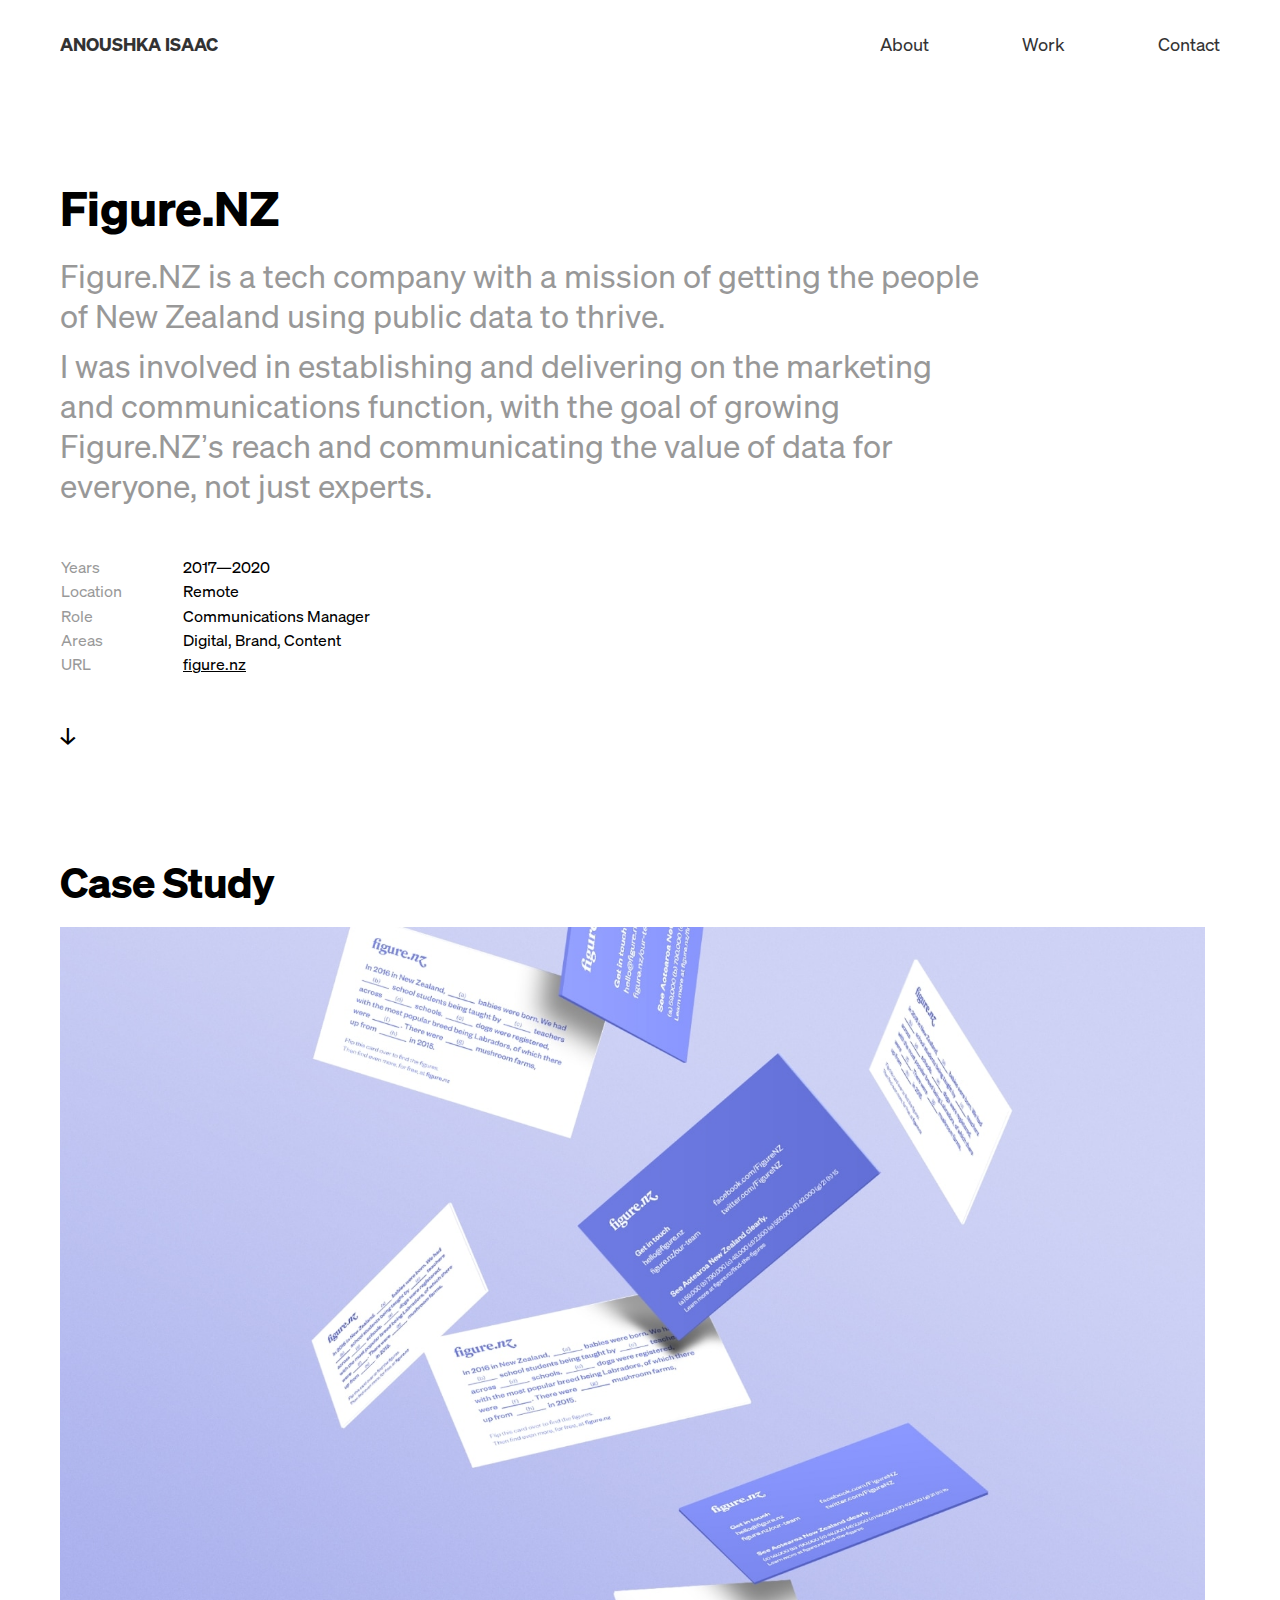
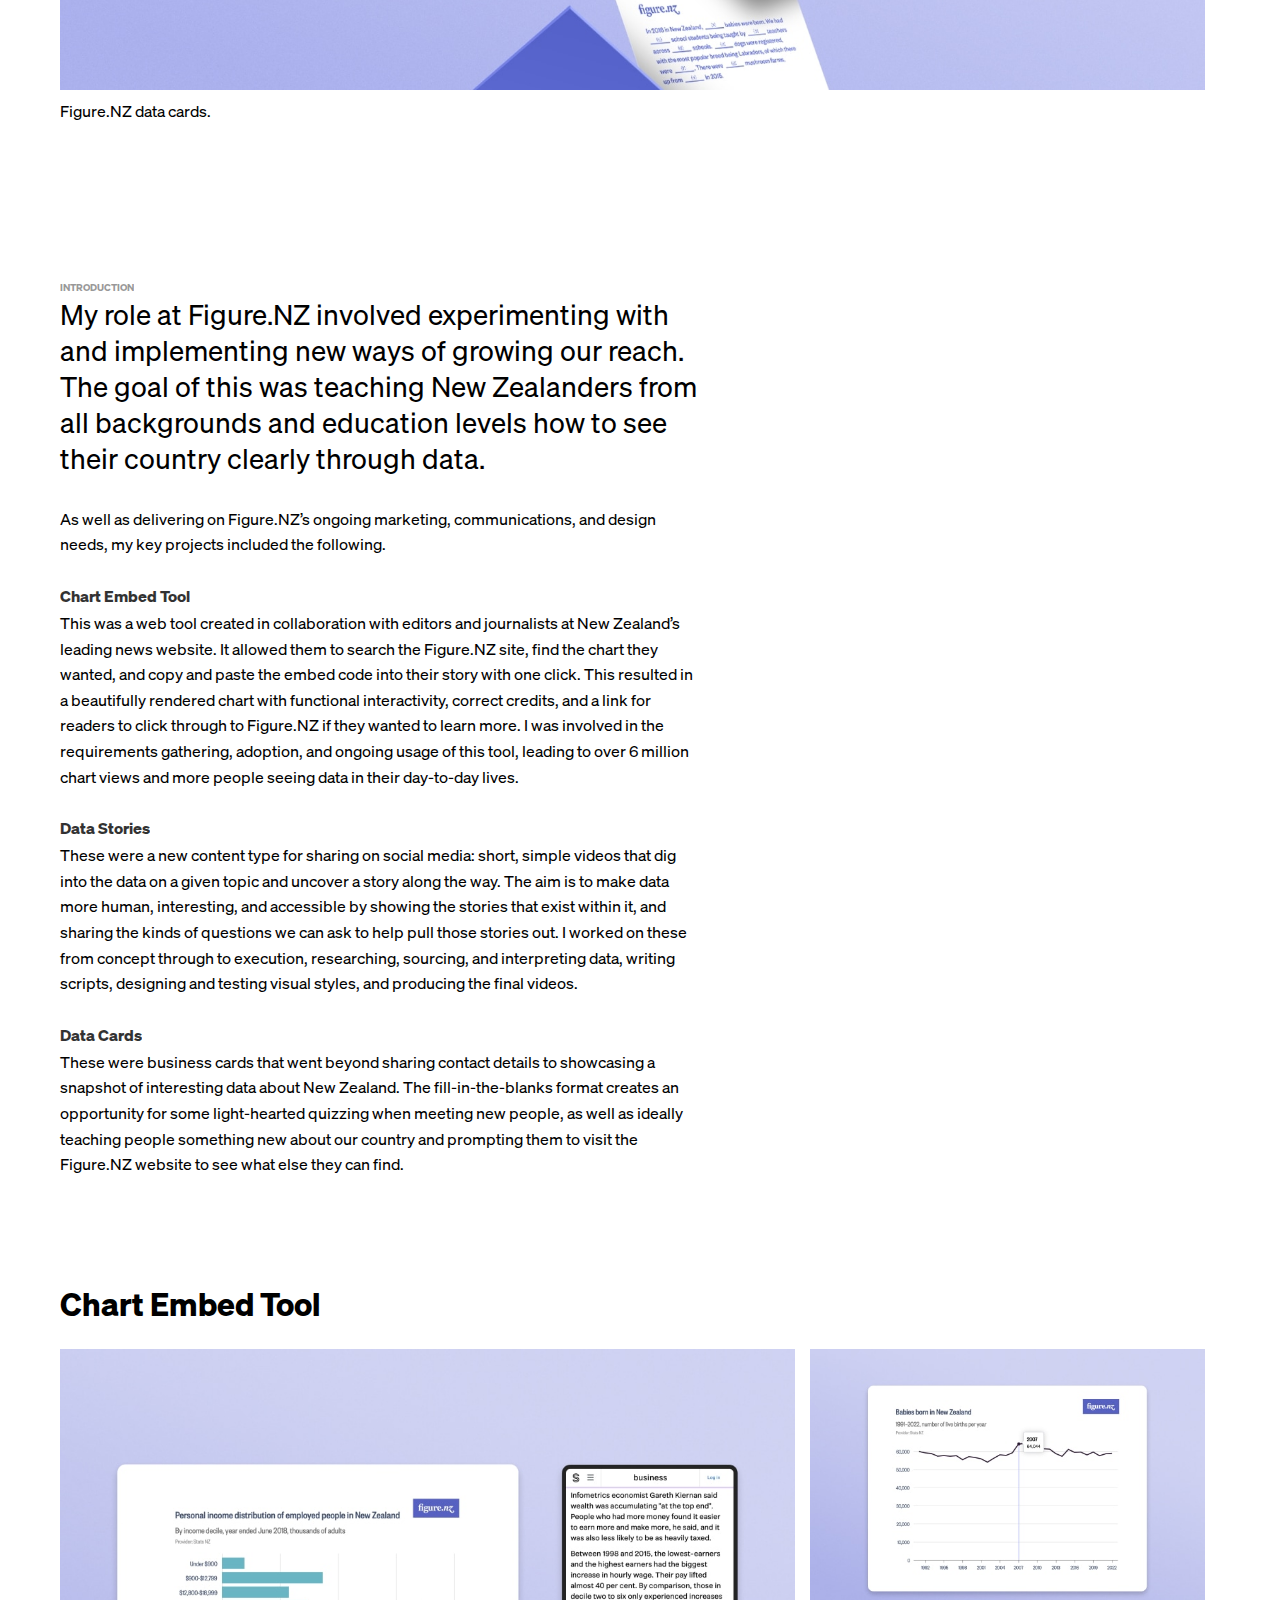
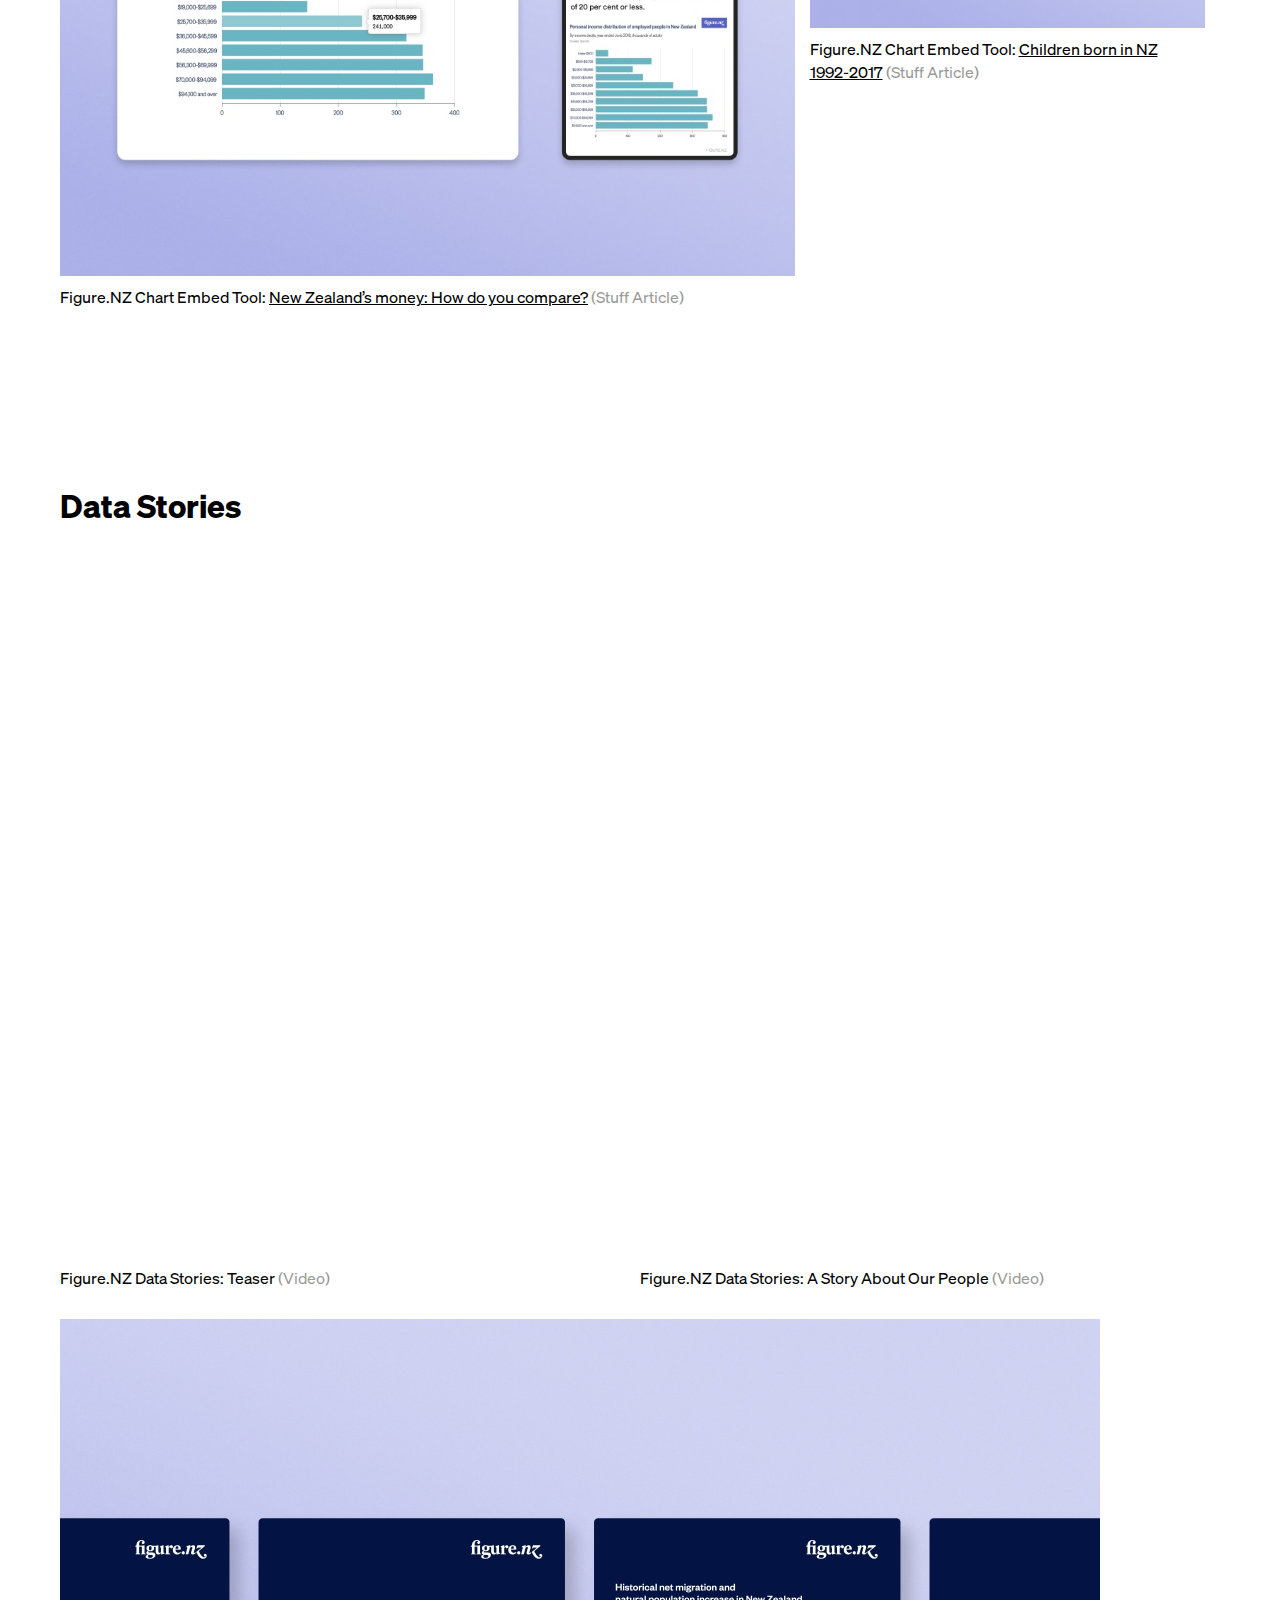
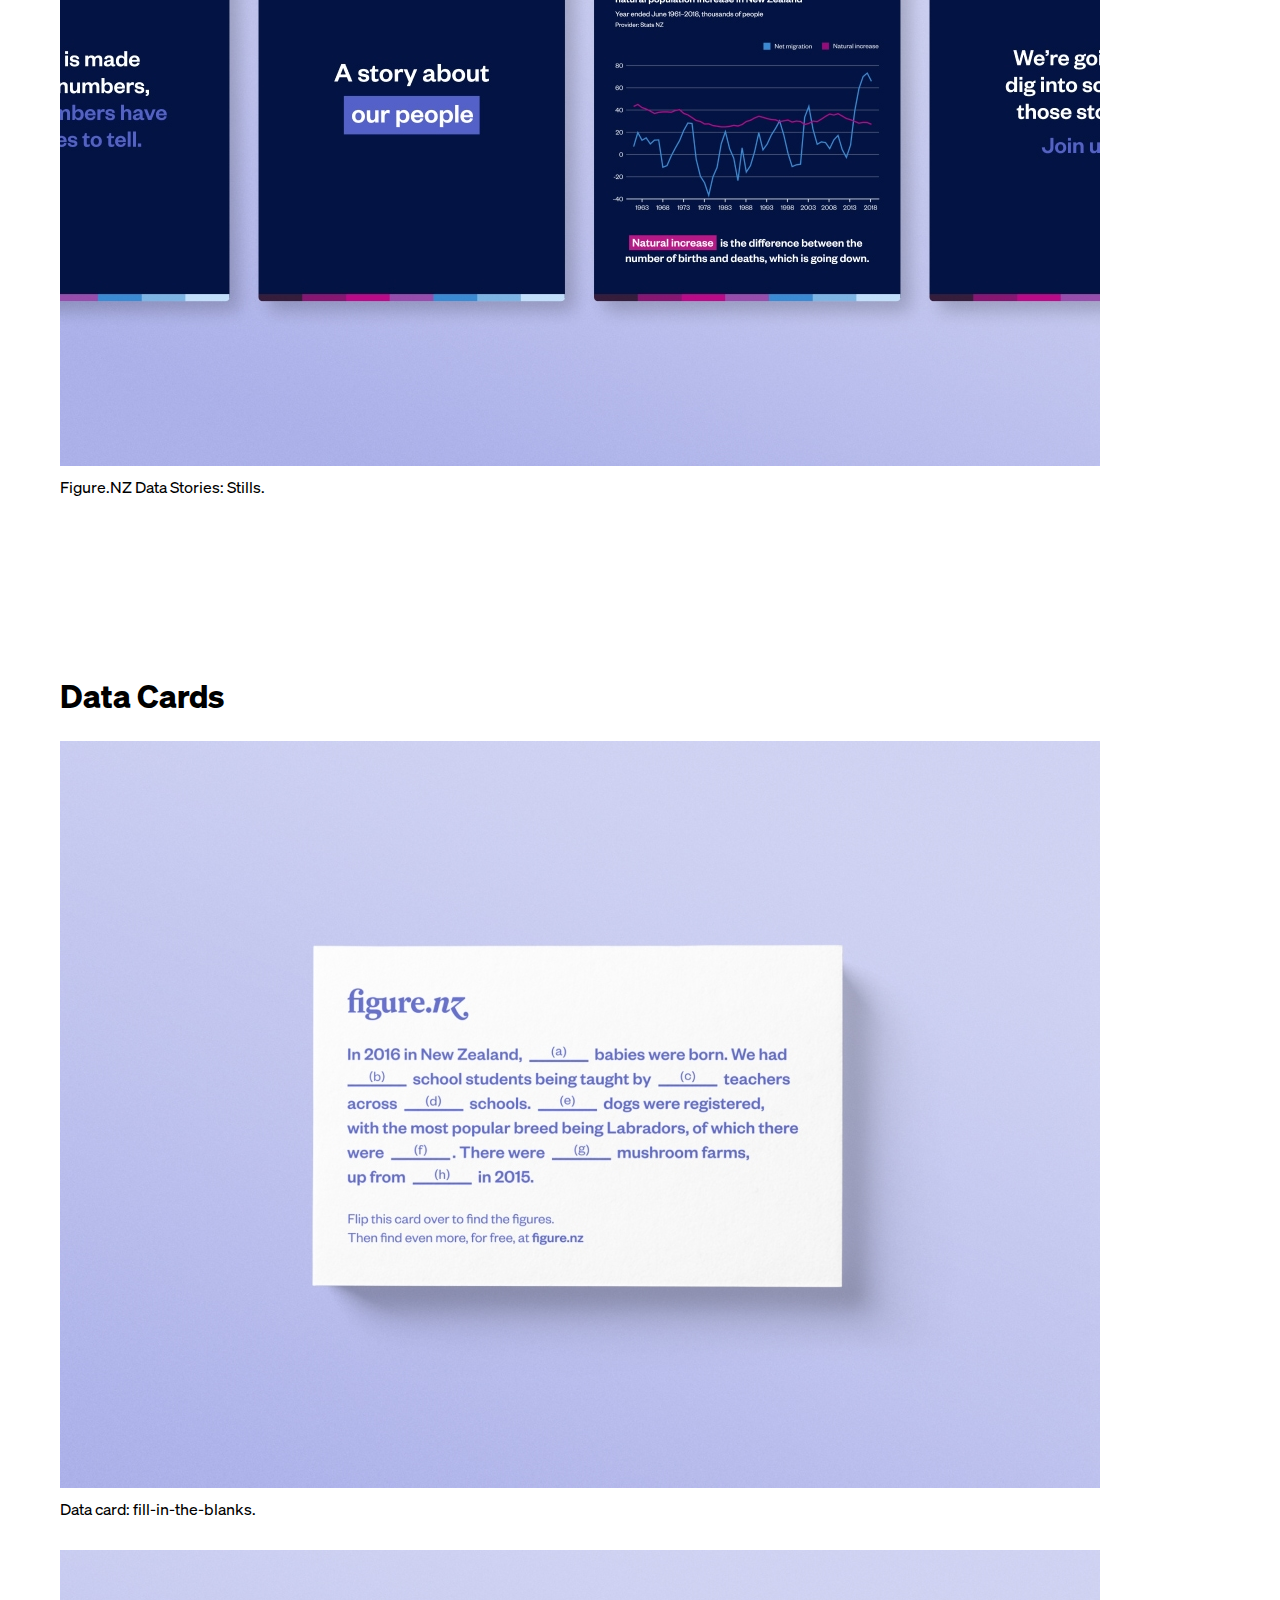
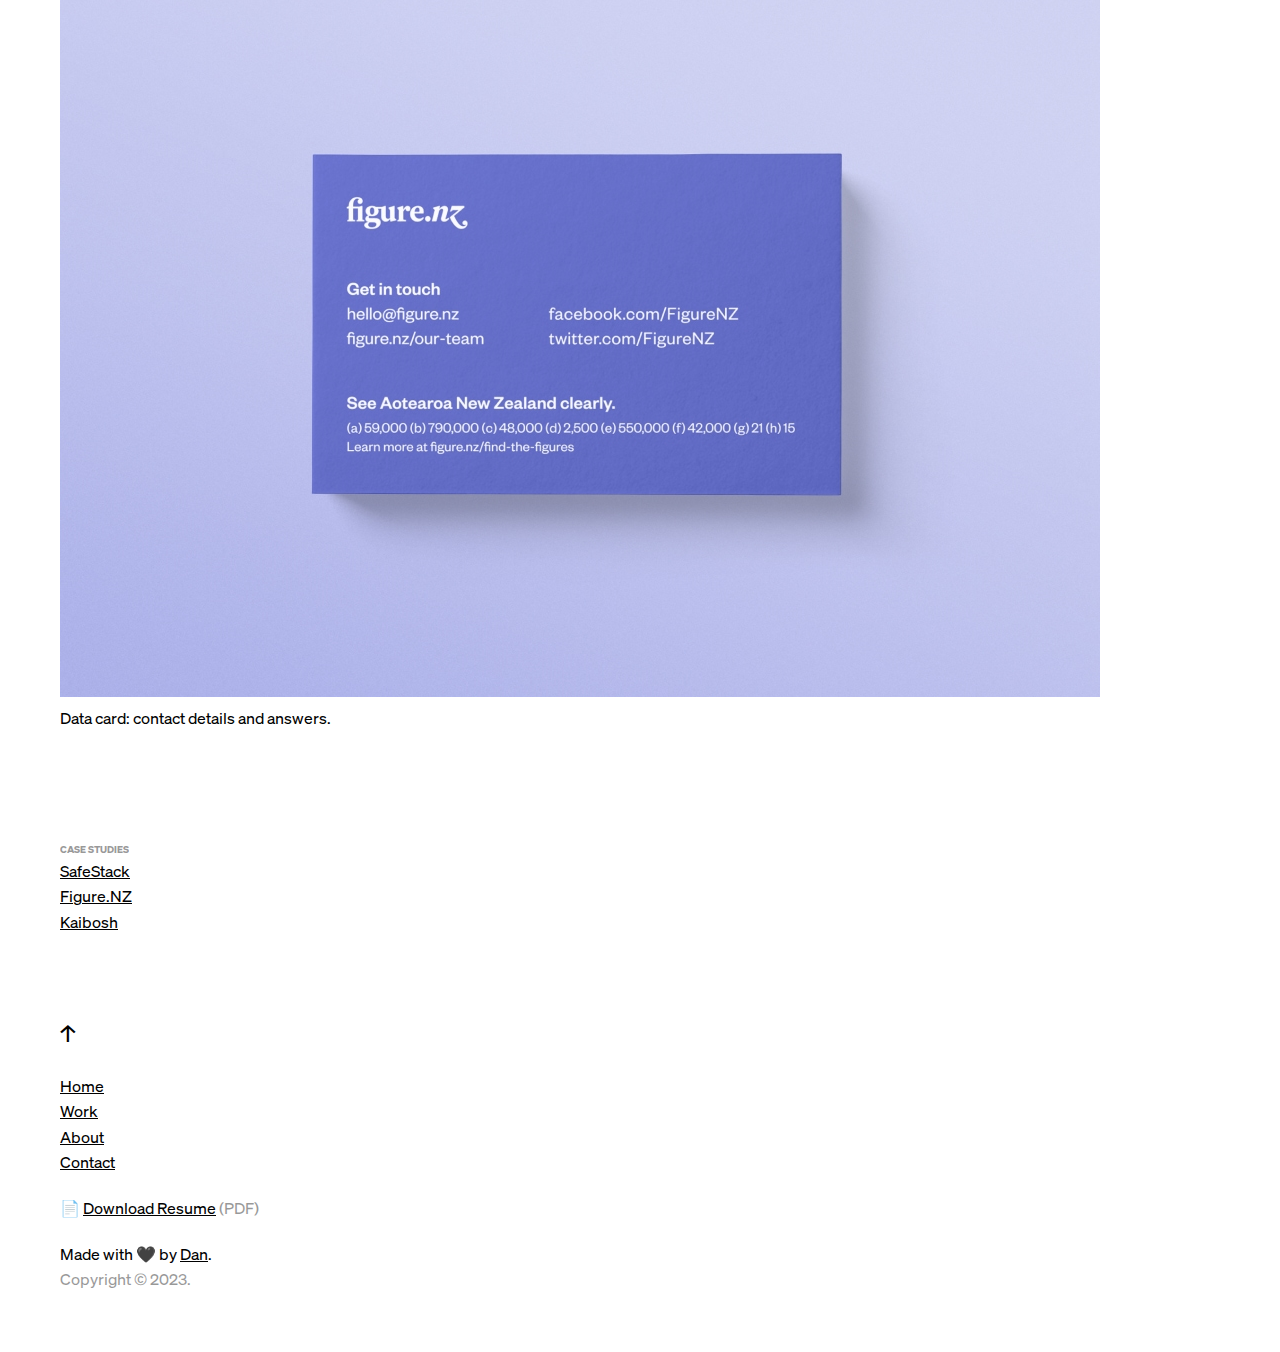
==== case-studies/figure-nz/index.html @ c78ccc51 "fix: case studies" ====
<!DOCTYPE html>
<html lang="en">
	<head>
		<meta charset="utf-8" />
		<meta http-equiv="X-UA-Compatible" content="IE=edge,chrome=1" />

		<title>Figure.NZ</title>

		<meta name="description" content="Helping New Zealanders see their country clearly through data." />
		<meta name="author" content="Anoushka Isaac" />
		<meta name="copyright" content="Copyright Anoushka Isaac, 2023" />

		<meta name="viewport" content="width=device-width, initial-scale=1, shrink-to-fit=no" />

		<link rel="stylesheet" href="/files/css/styles.css" />

		<link rel="preload" href="/files/fonts/soehne-buch.woff2" as="font" type="font/woff2" crossorigin="anonymous" />
		<link rel="preload" href="/files/fonts/soehne-dreiviertelfett.woff2" as="font" type="font/woff2" crossorigin="anonymous" />

		<link rel="shortcut icon" type="image/x-icon" href="/favicon.ico" />
		<link rel="icon" type="image/png" href="https://anoushkaisaac.com/files/images/icons/favicon-16x16.png" sizes="16x16" />
		<link rel="icon" type="image/png" href="https://anoushkaisaac.com/files/images/icons/favicon-32x32.png" sizes="32x32" />
		<link rel="icon" type="image/png" href="https://anoushkaisaac.com/files/images/icons/icon.png" sizes="1024x1024" />
		<link rel="apple-touch-icon" href="https://anoushkaisaac.com/files/images/icons/apple-touch-icon.png" sizes="1024x1024" />

		<meta name="apple-mobile-web-app-capable" content="yes" />
		<meta name="apple-mobile-web-app-status-bar-style" content="white" />

		<meta property="og:title" content="Figure.NZ — Case Study" />
		<meta property="og:description" content="Helping New Zealanders see their country clearly through data." />
		<meta property="og:image" content="https://anoushkaisaac.com/files/images/opengraph-image-figure-nz.jpg" />
		<meta property="og:image:alt" content="Figure.NZ" />
		<meta property="og:image:width" content="1200" />
		<meta property="og:image:height" content="630" />
		<meta property="og:site_name" content="anoushkaisaac.com" />

		<meta name="twitter:card" content="summary_large_image" />
		<meta name="twitter:title" content="Figure.NZ — Case Study" />
		<meta name="twitter:description" content="Helping New Zealanders see their country clearly through data." />
		<meta name="twitter:image" content="https://anoushkaisaac.com/files/images/opengraph-image-figure-nz.jpg" />
		<meta name="twitter:site" content="anoushkaisaac.com" />

		<script src="https://cdn.usefathom.com/script.js" data-site="VENOHTRE" defer></script>
	</head>

	<body id="top" class="work">
		<!-- CONTENT -->
		<div class="container">
			<nav>
				<ul>
					<li><a class="URL" href="/">Anoushka Isaac</a></li>
					<li>
						<a class="desktop" href="https://github.com/danserif/anoushkaisaac.com/raw/main/files/Noush%20Isaac%20–%20Resume%20–%202023.pdf" onclick="fathom.trackGoal('MKO0QPDN', 0);"
							>Resume <span class="opacity">(PDF)</span></a
						>
					</li>
					<li><a class="anchor" href="mailto:anoushkaisaac@gmail.com">Contact</a></li>
					<li><a class="anchor" href="/#work">Work</a></li>
					<li><a class="anchor" href="/#about">About</a></li>
				</ul>
			</nav>

			<header>
				<h1>Figure.NZ</h1>
				<h2 class="opacity">Figure.NZ is a tech company with a mission of getting the people of New Zealand using public data to thrive.</h2>
				<h2 class="opacity">
					I was involved in establishing and delivering on the marketing and communications function, with the goal of growing Figure.NZʼs reach and communicating the value of data for everyone, not just experts.
				</h2>
				<section>
					<table>
						<tr>
							<td><span class="opacity">Years</span></td>
							<td>2017—2020</td>
						</tr>
						<tr>
							<td><span class="opacity">Location</span></td>
							<td>Remote</td>
						</tr>
						<tr>
							<td><span class="opacity">Role</span></td>
							<td>Communications Manager</td>
						</tr>
						<tr>
							<td><span class="opacity">Areas</span></td>
							<td>Digital, Brand, Content</td>
						</tr>
						<tr>
							<td><span class="opacity">URL</span></td>
							<td><a href="https://figure.nz">figure.nz</a></td>
						</tr>
					</table>
				</section>
				<p class="arrow"><a href="/case-studies/figure-nz/#work">&darr;</a></p>
			</header>

			<main>
				<!-- WORK -->
				<section class="images">
					<h3 id="work">Case Study</h3>
					<div class="row">
						<div class="column-100">
							<img srcset="/files/images/figure-nz/figure-nz-cards.jpg 1x, /files/images/figure-nz/figure-nz-cards-2x.jpg 2x" style="width: 100%; aspect-ratio: 1665 / 1110" alt="Figure.NZ Data Cards" />
							<p class="caption">Figure.NZ data cards.</p>
						</div>
					</div>
				</section>

				<section>
					<h4>Introduction</h4>
					<p class="intro">
						My role at Figure.NZ involved experimenting with and implementing new ways of growing our reach. The goal of this was teaching New Zealanders from all backgrounds and education levels how to see their country
						clearly through data.
					</p>
					<p>As well as delivering on Figure.NZ’s ongoing marketing, communications, and design needs, my key projects included the following.</p>
					<h5>Chart Embed Tool</h5>
					<p>
						This was a web tool created in collaboration with editors and journalists at New Zealand’s leading news website. It allowed them to search the Figure.NZ site, find the chart they wanted, and copy and paste
						the embed code into their story with one click. This resulted in a beautifully rendered chart with functional interactivity, correct credits, and a link for readers to click through to Figure.NZ if they
						wanted to learn more. I was involved in the requirements gathering, adoption, and ongoing usage of this tool, leading to over 6 million chart views and more people seeing data in their day-to-day lives.
					</p>
					<h5>Data Stories</h5>
					<p>
						These were a new content type for sharing on social media: short, simple videos that dig into the data on a given topic and uncover a story along the way. The aim is to make data more human, interesting, and
						accessible by showing the stories that exist within it, and sharing the kinds of questions we can ask to help pull those stories out. I worked on these from concept through to execution, researching,
						sourcing, and interpreting data, writing scripts, designing and testing visual styles, and producing the final videos.
					</p>
					<h5>Data Cards</h5>
					<p>
						These were business cards that went beyond sharing contact details to showcasing a snapshot of interesting data about New Zealand. The fill-in-the-blanks format creates an opportunity for some light-hearted
						quizzing when meeting new people, as well as ideally teaching people something new about our country and prompting them to visit the Figure.NZ website to see what else they can find.
					</p>
				</section>

				<section class="images">
					<h3 class="alt">Chart Embed Tool</h3>
					<div class="row">
						<div class="column-60">
							<img srcset="/files/images/figure-nz/figure-nz-chart-embed-tool.jpg 1x, /files/images/figure-nz/figure-nz-chart-embed-tool-2x.jpg 2x" style="width: 100%" alt="Figure.NZ Chart Embed Tool" />
							<p class="caption">
								Figure.NZ Chart Embed Tool: <a href="https://www.stuff.co.nz/business/114647486/new-zealands-money-how-do-you-compare">New Zealand’s money: How do you compare?</a>
								<span class="opacity">(Stuff Article)</span>
							</p>
						</div>
						<div class="column-40">
							<img srcset="/files/images/figure-nz/figure-nz-chart-embed-example.jpg 1x, /files/images/figure-nz/figure-nz-chart-embed-example-2x.jpg 2x" style="width: 100%" alt="Figure.NZ DChart Embed Tool" />
							<p class="caption">
								Figure.NZ Chart Embed Tool: <a href="https://www.stuff.co.nz/business/industries/102296238/chart-children-born-in-nz-19922017">Children born in NZ 1992-2017</a>
								<span class="opacity">(Stuff Article)</span>
							</p>
						</div>
					</div>
				</section>
				<section class="images">
					<h3 class="alt">Data Stories</h3>
					<div class="row">
						<div class="column-40">
							<div style="padding: 125% 0 0 0; position: relative">
								<iframe
									src="https://player.vimeo.com/video/841405026?badge=0&autoplay=0&loop=1&color=000000&title=0&byline=0&portrait=0"
									frameborder="0"
									allow="autoplay; fullscreen; picture-in-picture"
									allowfullscreen
									style="position: absolute; top: 0; left: 0; width: 100%; height: 100%"
									title="Figure.NZ Data Stories (Teaser)"
								></iframe>
							</div>
							<script src="https://player.vimeo.com/api/player.js"></script>
							<p class="caption">Figure.NZ Data Stories: Teaser <span class="opacity">(Video)</span></p>
						</div>
						<div class="column-40">
							<div style="padding: 125% 0 0 0; position: relative">
								<iframe
									src="https://player.vimeo.com/video/841405559?badge=0&autoplay=0&loop=1&color=000000&title=0&byline=0&portrait=0"
									frameborder="0"
									allow="autoplay; fullscreen; picture-in-picture"
									allowfullscreen
									style="position: absolute; top: 0; left: 0; width: 100%; height: 100%"
									title="Figure.NZ Data Stories – A Story About Our People"
								></iframe>
							</div>
							<p class="caption">Figure.NZ Data Stories: A Story About Our People <span class="opacity">(Video)</span></p>
						</div>
					</div>
					<div class="row">
						<div class="column-60">
							<img srcset="/files/images/figure-nz/figure-nz-data-stories.jpg 1x, /files/images/figure-nz/figure-nz-data-stories-2x.jpg 2x" style="width: 100%" alt="Figure.NZ Data Stories" />
							<p class="caption">Figure.NZ Data Stories: Stills.</p>
						</div>
					</div>
				</section>
				<section class="images">
					<h3 class="alt">Data Cards</h3>
					<div class="row">
						<div class="column-60">
							<img srcset="/files/images/figure-nz/figure-nz-card-front.jpg 1x, /files/images/figure-nz/figure-nz-card-front-2x.jpg 2x" style="width: 100%" alt="Figure.NZ Card" />
							<p class="caption">Data card: fill-in-the-blanks.</p>
							<img srcset="/files/images/figure-nz/figure-nz-card-back.jpg 1x, /files/images/figure-nz/figure-nz-card-back-2x.jpg 2x" style="width: 100%" alt="Figure.NZ Card" />
							<p class="caption">Data card: contact details and answers.</p>
						</div>
					</div>
				</section>

				<section>
					<h4>Case Studies</h4>
					<ul>
						<li><a href="/case-studies/safestack/">SafeStack</a></li>
						<li><a href="/case-studies/figure-nz/">Figure.NZ</a></li>
						<li><a href="/case-studies/kaibosh/">Kaibosh</a></li>
					</ul>
				</section>
			</main>

			<footer>
				<p class="arrow"><a href="/case-studies/figure-nz/#top">&uarr;</a></p>
				<ul>
					<li><a href="/">Home</a></li>
					<li><a href="/#work">Work</a></li>
					<li><a href="/#about">About</a></li>
					<li><a href="mailto:anoushkaisaac@gmail.com">Contact</a></li>
				</ul>
				<p>
					📄 <a href="https://github.com/danserif/anoushkaisaac.com/raw/main/files/Noush%20Isaac%20–%20Resume%20–%202023.pdf" onclick="fathom.trackGoal('MKO0QPDN', 0);">Download Resume</a>
					<span class="opacity">(PDF)</span>
				</p>
				<p>
					Made with 🖤 by <a href="https://dan.newman.is">Dan</a>. <br />
					<span class="opacity">Copyright &copy; 2023.</span>
				</p>
			</footer>
		</div>
	</body>
</html>
---- files/css/styles.css ----
/*
 * HTML5 Boilerplate
 *
 * What follows is the result of much research on cross-browser styling.
 * Credit left inline and big thanks to Nicolas Gallagher, Jonathan Neal,
 * Kroc Camen, and the H5BP dev community and team.
 *
 * ==|== normalize ==========================================================
 */

/* =============================================================================
   HTML5 display definitions
   ========================================================================== */

article,
aside,
details,
figcaption,
figure,
footer,
header,
hgroup,
nav,
section {
	display: block;
}
audio,
canvas,
video {
	display: inline-block;
	*display: inline;
	*zoom: 1;
}
audio:not([controls]) {
	display: none;
}
[hidden] {
	display: none;
}

/* =============================================================================
   Base
   ========================================================================== */

/*
 * 1. Correct text resizing oddly in IE6/7 when body font-size is set using em units
 * 2. Prevent iOS text size adjust on device orientation change, without disabling user zoom
 */

html {
	font-size: 100%;
	-webkit-text-size-adjust: 100%;
	-ms-text-size-adjust: 100%;
	scroll-behavior: smooth;
}

html,
button,
input,
select,
textarea {
	-webkit-font-smoothing: antialiased;
	font-family: Söhne, Helvetica, sans-serif;
	color: #000000;
}

body {
	margin: 0;
	font-size: 1em;
	line-height: 1.6;
	background-color: #ffffff;
}

/*
 * Remove text-shadow in selection highlight
 * These selection declarations have to be separate
 */

::-moz-selection {
	background: #000000;
	color: #ffffff;
	text-shadow: none;
}
::selection {
	background: #000000;
	color: #ffffff;
	text-shadow: none;
}

/* =============================================================================
   Links
   ========================================================================== */

a {
	color: #000000;
	outline: none;
	text-decoration: underline;
}
a:visited {
	color: #000000;
}
a:hover {
	color: #000000;
	opacity: 0.4;
}
a:focus {
	outline: none;
}

/* =============================================================================
   Typography
   ========================================================================== */

abbr[title] {
	border-bottom: 1px dotted;
}

b,
strong {
	font-weight: 700;
}

blockquote {
	margin: 1em 40px;
}

dfn {
	font-style: italic;
}

hr {
	display: block;
	height: 1px;
	border: 0;
	border-top: 1px solid #dddddd;
	margin: 1em 0;
	padding: 0;
}

ins {
	background: #ff9;
	color: #000;
	text-decoration: none;
}

mark {
	background: #ff0;
	color: #000;
	font-style: italic;
	font-weight: bold;
}

/* Redeclare monospace font family */
pre,
code,
kbd,
samp {
	font-family: monospace, serif;
	_font-family: "courier new", monospace;
	font-size: 1em;
}

/* Improve readability of pre-formatted text in all browsers */
pre {
	white-space: pre;
	white-space: pre-wrap;
	word-wrap: break-word;
}

q {
	quotes: none;
}
q:before,
q:after {
	content: "";
	content: none;
}

small {
	font-size: 85%;
}

/* Position subscript and superscript content without affecting line-height */
sub,
sup {
	font-size: 65%;
	line-height: 0;
	position: relative;
	vertical-align: baseline;
	opacity: 0.4;
}
sup {
	top: -0.5em;
}
sub {
	bottom: -0.25em;
}

/* =============================================================================
   Lists
   ========================================================================== */

ul,
ol {
	margin: 1em 0;
	padding: 0 0 0 40px;
}
dd {
	margin: 0 0 0 40px;
}
nav ul,
nav ol {
	list-style: none;
	list-style-image: none;
	margin: 0;
	padding: 0;
}

/* =============================================================================
   Embedded content
   ========================================================================== */

/*
 * 1. Improve image quality when scaled in IE7
 * 2. Remove the gap between images and borders on image containers
 */

img {
	border: 0;
	-ms-interpolation-mode: bicubic;
	vertical-align: middle;
}

/*
 * Correct overflow not hidden in IE9
 */

svg:not(:root) {
	overflow: hidden;
}

/* =============================================================================
   Figures
   ========================================================================== */

figure {
	margin: 0;
}

/* =============================================================================
   Forms
   ========================================================================== */

form {
	margin: 0;
}
fieldset {
	border: 0;
	margin: 0;
	padding: 0;
}

/* Indicate that 'label' will shift focus to the associated form element */
label {
	cursor: pointer;
}

/*
 * 1. Correct color not inheriting in IE6/7/8/9
 * 2. Correct alignment displayed oddly in IE6/7
 */

legend {
	border: 0;
	*margin-left: -7px;
	padding: 0;
	white-space: normal;
}

/*
 * 1. Correct font-size not inheriting in all browsers
 * 2. Remove margins in FF3/4 S5 Chrome
 * 3. Define consistent vertical alignment display in all browsers
 */

button,
input,
select,
textarea {
	font-size: 100%;
	margin: 0;
	vertical-align: baseline;
	*vertical-align: middle;
}

/*
 * 1. Define line-height as normal to match FF3/4 (set using !important in the UA stylesheet)
 */

button,
input {
	line-height: normal;
}

/*
 * 1. Display hand cursor for clickable form elements
 * 2. Allow styling of clickable form elements in iOS
 * 3. Correct inner spacing displayed oddly in IE7 (doesn't effect IE6)
 */

button,
input[type="button"],
input[type="reset"],
input[type="submit"] {
	cursor: pointer;
	-webkit-appearance: button;
	*overflow: visible;
}

/*
 * Re-set default cursor for disabled elements
 */

button[disabled],
input[disabled] {
	cursor: default;
}

/*
 * Consistent box sizing and appearance
 */

input[type="checkbox"],
input[type="radio"] {
	box-sizing: border-box;
	padding: 0;
	*width: 13px;
	*height: 13px;
}
input[type="search"] {
	-webkit-appearance: textfield;
	-moz-box-sizing: content-box;
	-webkit-box-sizing: content-box;
	box-sizing: content-box;
}
input[type="search"]::-webkit-search-decoration,
input[type="search"]::-webkit-search-cancel-button {
	-webkit-appearance: none;
}

/*
 * Remove inner padding and border in FF3/4
 */

button::-moz-focus-inner,
input::-moz-focus-inner {
	border: 0;
	padding: 0;
}

/*
 * 1. Remove default vertical scrollbar in IE6/7/8/9
 * 2. Allow only vertical resizing
 */

textarea {
	overflow: auto;
	vertical-align: top;
	resize: vertical;
}

/* Colors for form validity */

input:invalid,
textarea:invalid {
	background-color: #f0dddd;
}

/* =============================================================================
   Tables
   ========================================================================== */

table {
	border-collapse: collapse;
	display: block;
	padding-top: 40px;
	padding-bottom: 40px;
}
tr {
	padding: 0;
	margin: 0;
}
td {
	vertical-align: top;
	padding-right: 60px;
	line-height: 1.4;
}

/* =============================================================================
   Chrome Frame Prompt
   ========================================================================== */

.chromeframe {
	margin: 0.2em 0;
	background: #ccc;
	color: black;
	padding: 0.2em 0;
}

/* ==|== primary styles =====================================================
   Author: Dan Newman
   ========================================================================== */

/* CUSTOM STYLES */

.container {
	padding: 30px 60px 40px 60px;
	max-width: 1680px;
	margin: auto;
}

.container p {
	margin: 0 0 20px 0;
}

p {
	color: #000000;
}

nav ul li {
	display: inline;
	font-size: 18px;
}

nav a {
	text-decoration: none;
	opacity: 0.8;
}

nav a:hover {
	opacity: 0.4;
	text-decoration: none;
}

.URL {
	text-transform: uppercase;
	font-weight: 700;
	margin-right: 15%;
}

.anchor {
	float: right;
	margin-left: 12%;
}

.home header {
	max-width: 1040px;
	padding-top: 100px;
}

.work header {
	max-width: 1040px;
	padding-top: 100px;
}

.arrow a {
	text-decoration: none;
	font-size: 24px;
}

.arrow a:hover {
	opacity: 0.4;
}

h1 {
	font-weight: 700;
	font-size: 48px;
	line-height: 56px;
	padding: 20px 0 20px 0;
	margin: 0;
}

.home h1,
.home h2 {
	font-weight: 700;
	font-size: 48px;
	line-height: 56px;
	padding-bottom: 40px;
	color: #000000;
}

.home h1 a,
.home h2 a {
	text-decoration: underline;
}

.home h1 a:hover,
.home h2 a:hover {
	opacity: 0.4;
	text-decoration: underline;
}

h2 {
	font-weight: 400;
	font-size: 32px;
	line-height: 40px;
	padding: 0 0 10px 0;
	margin: 0;
}

h3 {
	font-weight: bold;
	font-size: 42px;
	line-height: 52px;
	padding: 20px 0 20px 0;
	margin: 0;
}

h3.alt {
	font-size: 32px;
}

h4,
h5 {
	font-weight: bold;
	font-size: 10px;
	line-height: 18px;
	padding: 20px 0 0 0;
	margin: 0;
	text-transform: uppercase;
}

h4 {
	opacity: 0.4;
}

h5 {
	font-size: 16px;
	text-transform: none;
	padding-top: 10px;
	padding-bottom: 5px;
	opacity: 0.8;
}

section {
	max-width: 640px;
}

section ul,
footer ul {
	list-style: none;
	padding: 0;
	margin: 0 0 20px 0;
}

.images {
	max-width: 1680px;
	padding: 80px 0 140px 0;
}

a.image:hover {
	opacity: 0.8;
}

.row {
	display: flex;
}

.column-100 {
	flex: 100%;
	padding-right: 15px;
	padding-bottom: 45px;
}

.column-60 {
	flex: 60%;
	max-width: 1040px;
	padding-right: 15px;
}

.column-40 {
	flex: 40%;
	max-width: 615px;
	padding-right: 15px;
}

p.caption {
	padding: 10px 40px 0 0;
	line-height: 1.4;
	margin-bottom: 10px;
}
.work p.caption {
	margin-bottom: 30px;
}

p.link {
	padding-bottom: 10px;
}

p.intro {
	font-size: 28px;
	line-height: 36px;
	padding-bottom: 10px;
}

p.break {
	padding-top: 20px;
}

blockquote {
	border-left: 1px solid #dddddd;
	padding: 0 20px 0 20px;
	margin: 0;
}

hr {
	margin: 40px 0 20px 0;
	border-top: 1px solid #dddddd;
}

hr.large {
	margin: 50px 0 30px 0;
	border-top: 1px solid #dddddd;
	opacity: 0.8;
}

.opacity {
	opacity: 0.4;
}

.hover {
	text-decoration: none;
}

.uppercase {
	text-transform: uppercase;
}

.quote {
	padding-top: 8px;
	display: inline-block;
}

.desktop {
	display: inline;
}

ul.small {
	list-style-type: disc;
	margin-left: 20px;
}

footer {
	padding: 60px 0 0 0;
}

/* ==|== media queries ======================================================
   EXAMPLE Media Query for Responsive Design.
   This example overrides the primary ('mobile first') styles
   Modify as content requires.
   ========================================================================== */
@media only screen and (max-width: 1680px) {
	.home header,
	.work header {
		max-width: 920px;
	}
	.home h1,
	.home h2 {
		font-size: 40px;
		line-height: 48px;
		padding-bottom: 40px;
	}
	.images {
		max-width: 1540px;
		padding-top: 60px;
		padding-bottom: 60px;
	}
	.column-60 {
		flex: 65%;
	}
	.column-40 {
		flex: 35%;
	}
}
@media only screen and (max-width: 1380px) {
	.anchor {
		float: right;
		margin-left: 8%;
	}
	.desktop {
		display: none;
	}
}
@media only screen and (max-width: 900px) {
	body {
		font-size: 0.8em;
	}
	.container {
		padding: 20px 20px;
	}
	nav ul li {
		font-size: 14px;
	}
	.anchor {
		display: none;
	}
	.URL {
		margin-right: 0%;
	}
	nav a {
		opacity: 1;
	}
	.home header {
		padding-top: 40px;
	}
	.work header {
		padding-top: 40px;
	}
	.home h1 {
		font-size: 28px;
		line-height: 34px;
		max-width: 900px;
		padding-top: 40px;
		padding-bottom: 20px;
	}
	.home h2 {
		font-weight: 400;
		font-size: 16px;
		line-height: 22px;
		max-width: 900px;
		padding-bottom: 20px;
	}
	.home header .opacity {
		opacity: 1;
	}
	.home h1 a,
	.home h2 a {
		opacity: 1;
	}
	.home h2 a {
		opacity: 0.8;
		text-decoration: underline;
	}
	.work h1 {
		font-size: 32px;
		line-height: 40px;
		padding-bottom: 0px;
	}
	h2,
	h3 {
		font-size: 20px;
		line-height: 26px;
		padding: 10px 0 10px 0;
		max-width: 615px;
	}
	h3.alt {
		font-size: 18px;
	}
	p.caption {
		padding: 10px 0 0 0;
	}
	.column-100 p.caption {
		padding-bottom: 0px;
	}
	p.employable {
		font-size: 14px;
		line-height: 22px;
	}
	p.intro {
		font-size: 18px;
		line-height: 24px;
	}
	.images {
		padding: 100px 0 60px 0;
	}
	.row {
		display: block;
		max-width: 615px;
	}
	.column-100 {
		flex: 100%;
		padding: 0;
	}
	.column-60 {
		flex: 100%;
		padding: 0;
	}
	.column-40 {
		flex: 100%;
		padding: 0;
	}
	.home .arrow {
		padding-top: 60px;
	}
	.desktop {
		display: none;
	}
	table {
		padding-top: 40px;
		padding-bottom: 40px;
	}
	td {
		padding-right: 40px;
	}
}

/* ==|== non-semantic helper classes ========================================
   Please define your styles before this section.
   ========================================================================== */

/* For image replacement */
.ir {
	display: block;
	border: 0;
	text-indent: -999em;
	overflow: hidden;
	background-color: transparent;
	background-repeat: no-repeat;
	text-align: left;
	direction: ltr;
	*line-height: 0;
}
.ir br {
	display: none;
}

/* Hide from both screenreaders and browsers */
.hidden {
	display: none !important;
	visibility: hidden;
}

/* Hide only visually, but have it available for screenreaders */
.visuallyhidden {
	border: 0;
	clip: rect(0 0 0 0);
	height: 1px;
	margin: -1px;
	overflow: hidden;
	padding: 0;
	position: absolute;
	width: 1px;
}

/* Extends the .visuallyhidden class to allow the element to be focusable when navigated to via the keyboard */
.visuallyhidden.focusable:active,
.visuallyhidden.focusable:focus {
	clip: auto;
	height: auto;
	margin: 0;
	overflow: visible;
	position: static;
	width: auto;
}

/* Hide visually and from screenreaders, but maintain layout */
.invisible {
	visibility: hidden;
}

/* Contain floats: h5bp.com/q */
.clearfix:before,
.clearfix:after {
	content: "";
	display: table;
}
.clearfix:after {
	clear: both;
}
.clearfix {
	*zoom: 1;
}

/* ==|== print styles =======================================================
   Print styles.
   Inlined to avoid required HTTP connection
   ========================================================================== */

@media print {
	* {
		background: transparent !important;
		color: black !important;
		box-shadow: none !important;
		text-shadow: none !important;
		filter: none !important;
		-ms-filter: none !important;
	} /* Black prints faster: h5bp.com/s */
	a,
	a:visited {
		text-decoration: underline;
	}
	a[href]:after {
		content: " (" attr(href) ")";
	}
	abbr[title]:after {
		content: " (" attr(title) ")";
	}
	.ir a:after,
	a[href^="javascript:"]:after,
	a[href^="#"]:after {
		content: "";
	} /* Don't show links for images, or javascript/internal links */
	pre,
	blockquote {
		border: 1px solid #999;
		page-break-inside: avoid;
	}
	thead {
		display: table-header-group;
	}
	tr,
	img {
		page-break-inside: avoid;
	}
	img {
		max-width: 100% !important;
	}
	@page {
		margin: 0.5cm;
	}
	p,
	h2,
	h3 {
		orphans: 3;
		widows: 3;
	}
	h2,
	h3 {
		page-break-after: avoid;
	}
}

/* ==|== font styles =====================================================
   Fonts: Söhne by Klim Type Foundry
   ========================================================================== */

/* Regular | Buch */
@font-face {
	font-family: "Söhne";
	font-style: normal;
	font-weight: 400;
	font-display: block;
	src: url("/files/fonts/soehne-buch.woff2") format("woff2");
}

/* Bold | Dreiviertelfett */
@font-face {
	font-family: "Söhne";
	font-style: normal;
	font-weight: 700;
	font-display: block;
	src: url("/files/fonts/soehne-dreiviertelfett.woff2") format("woff2");
}
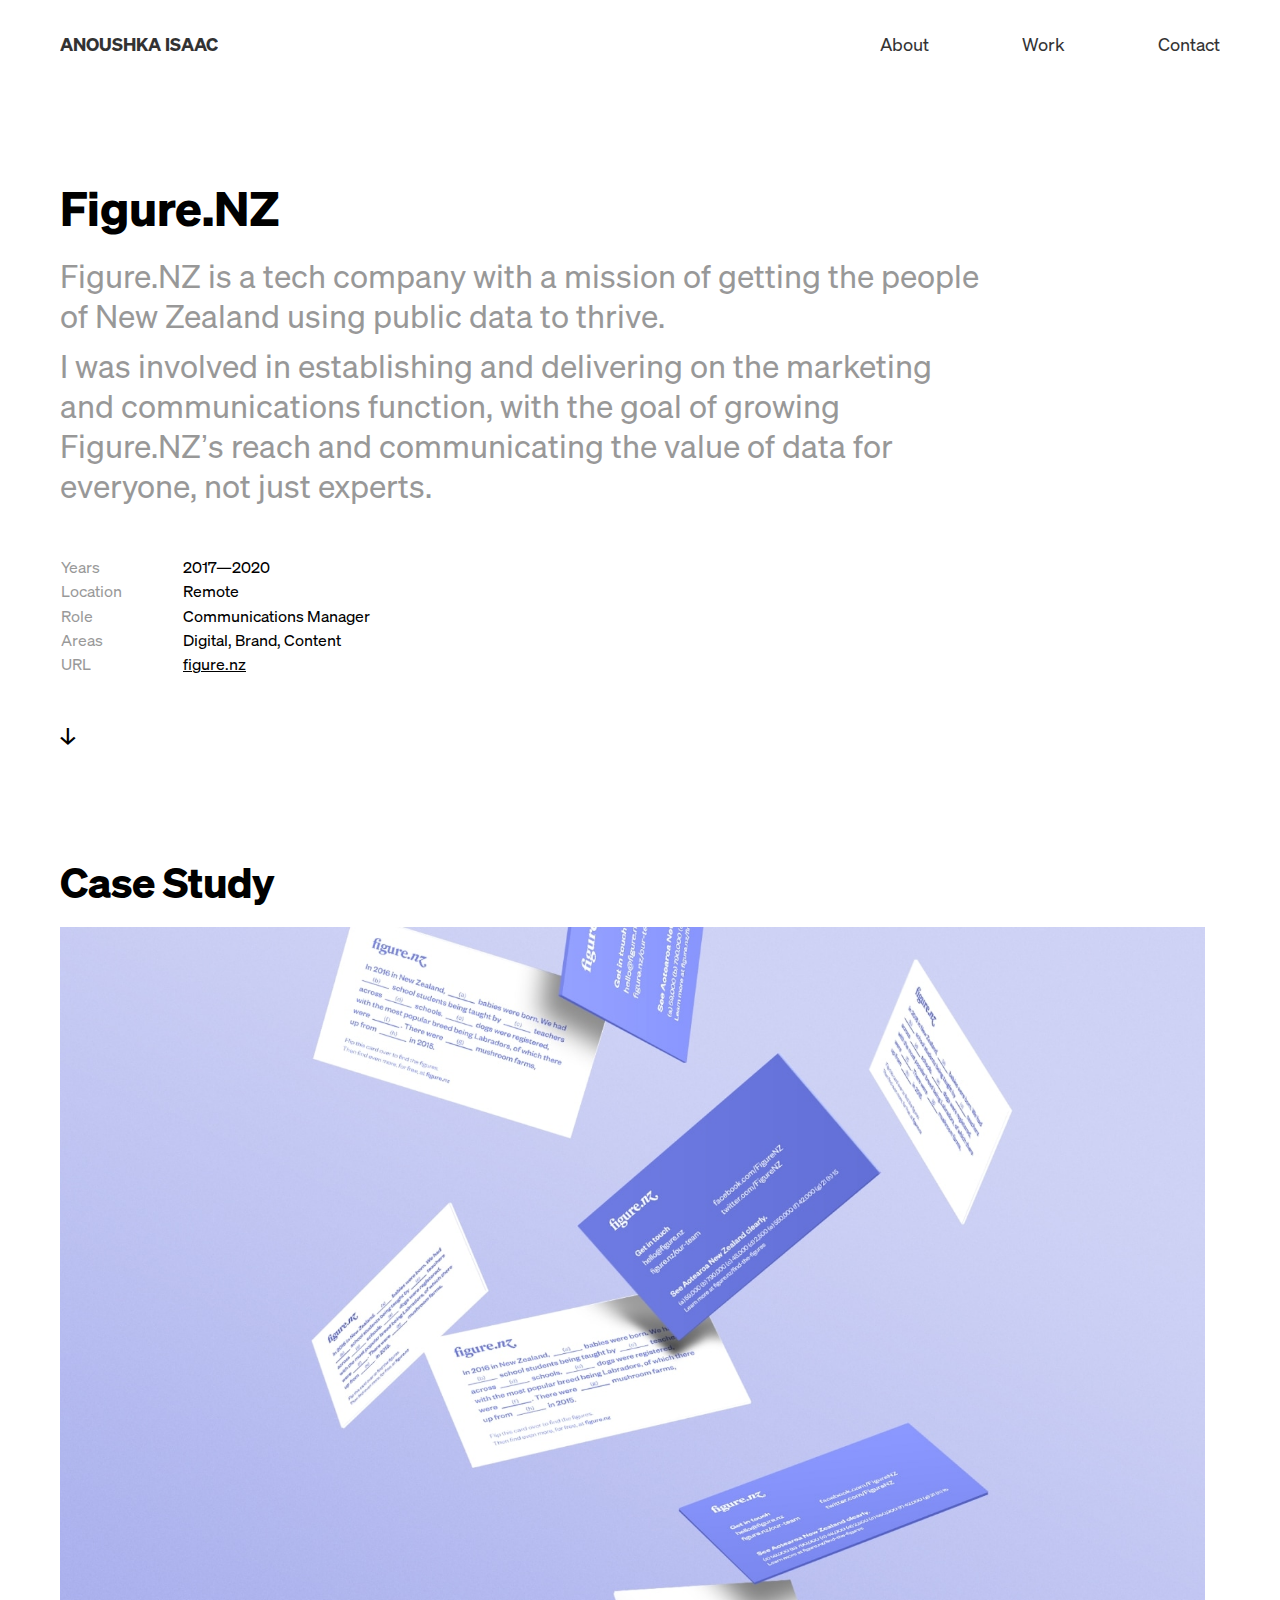
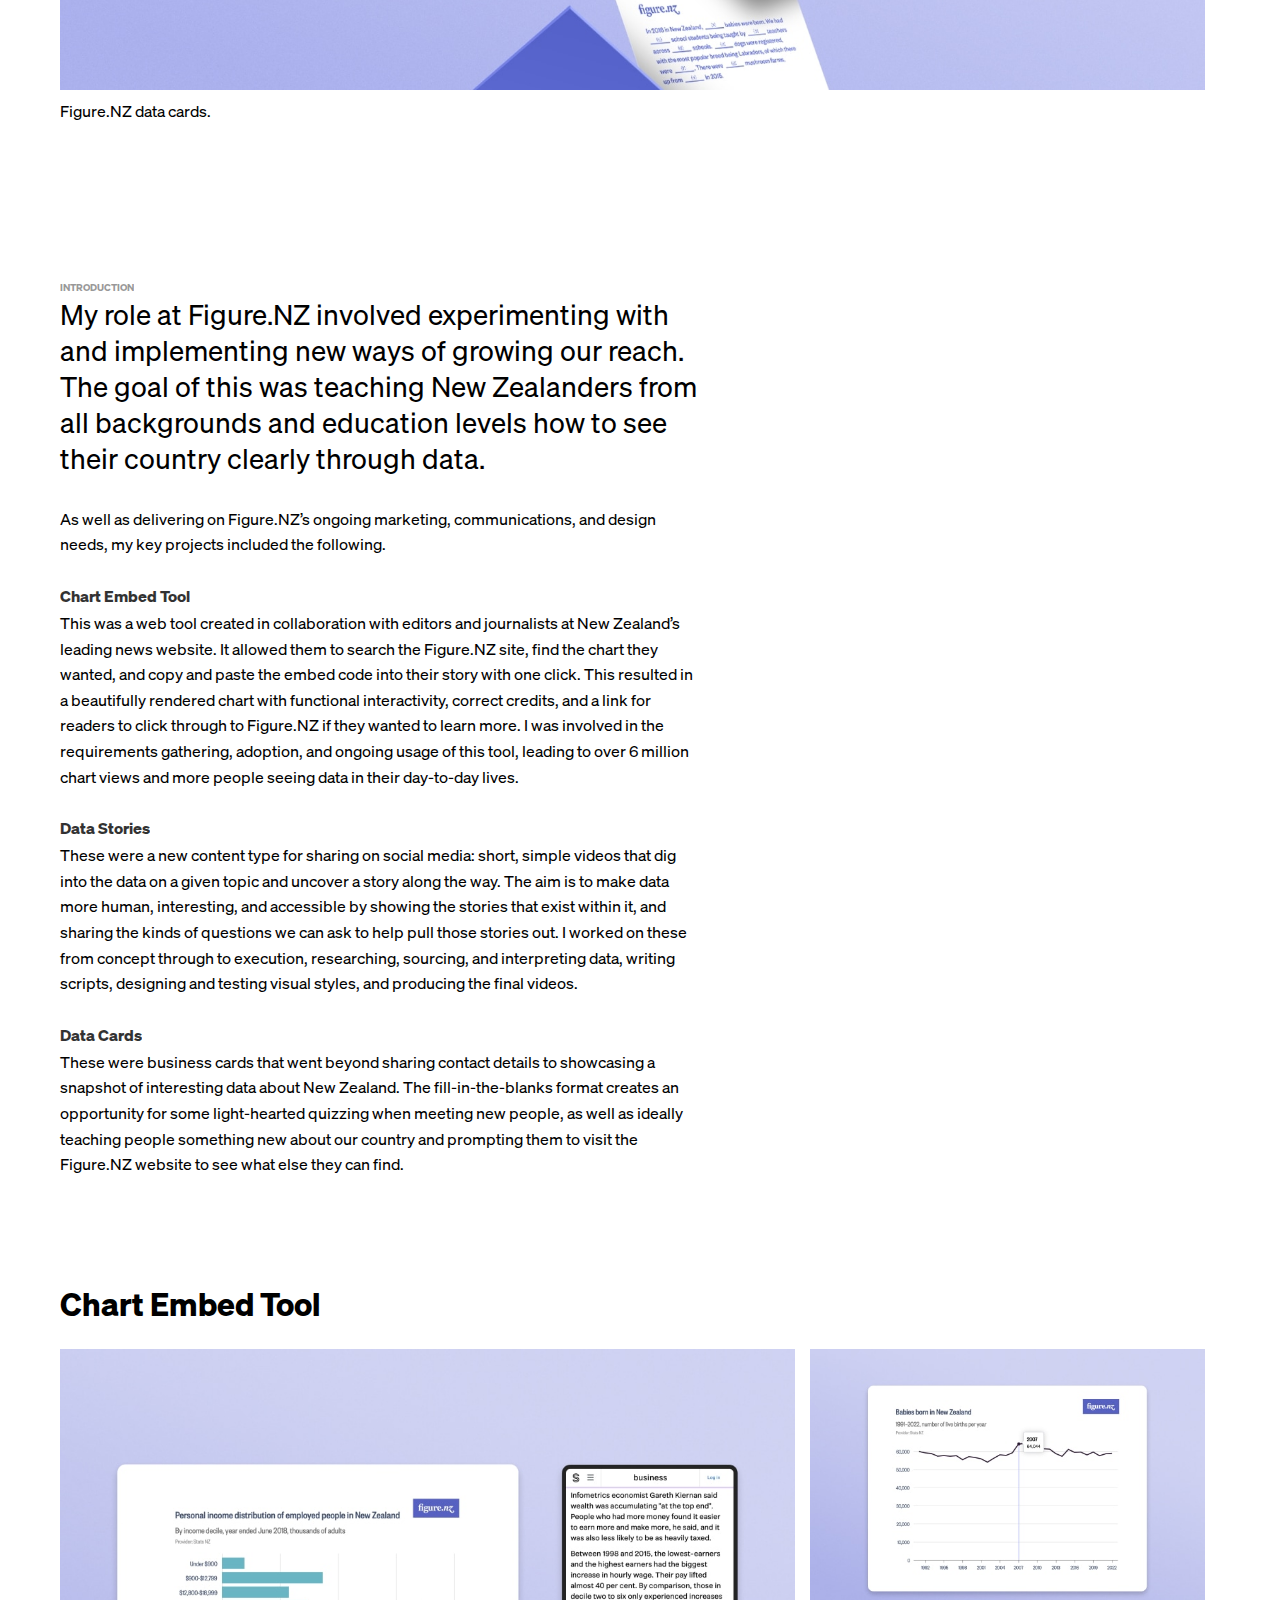
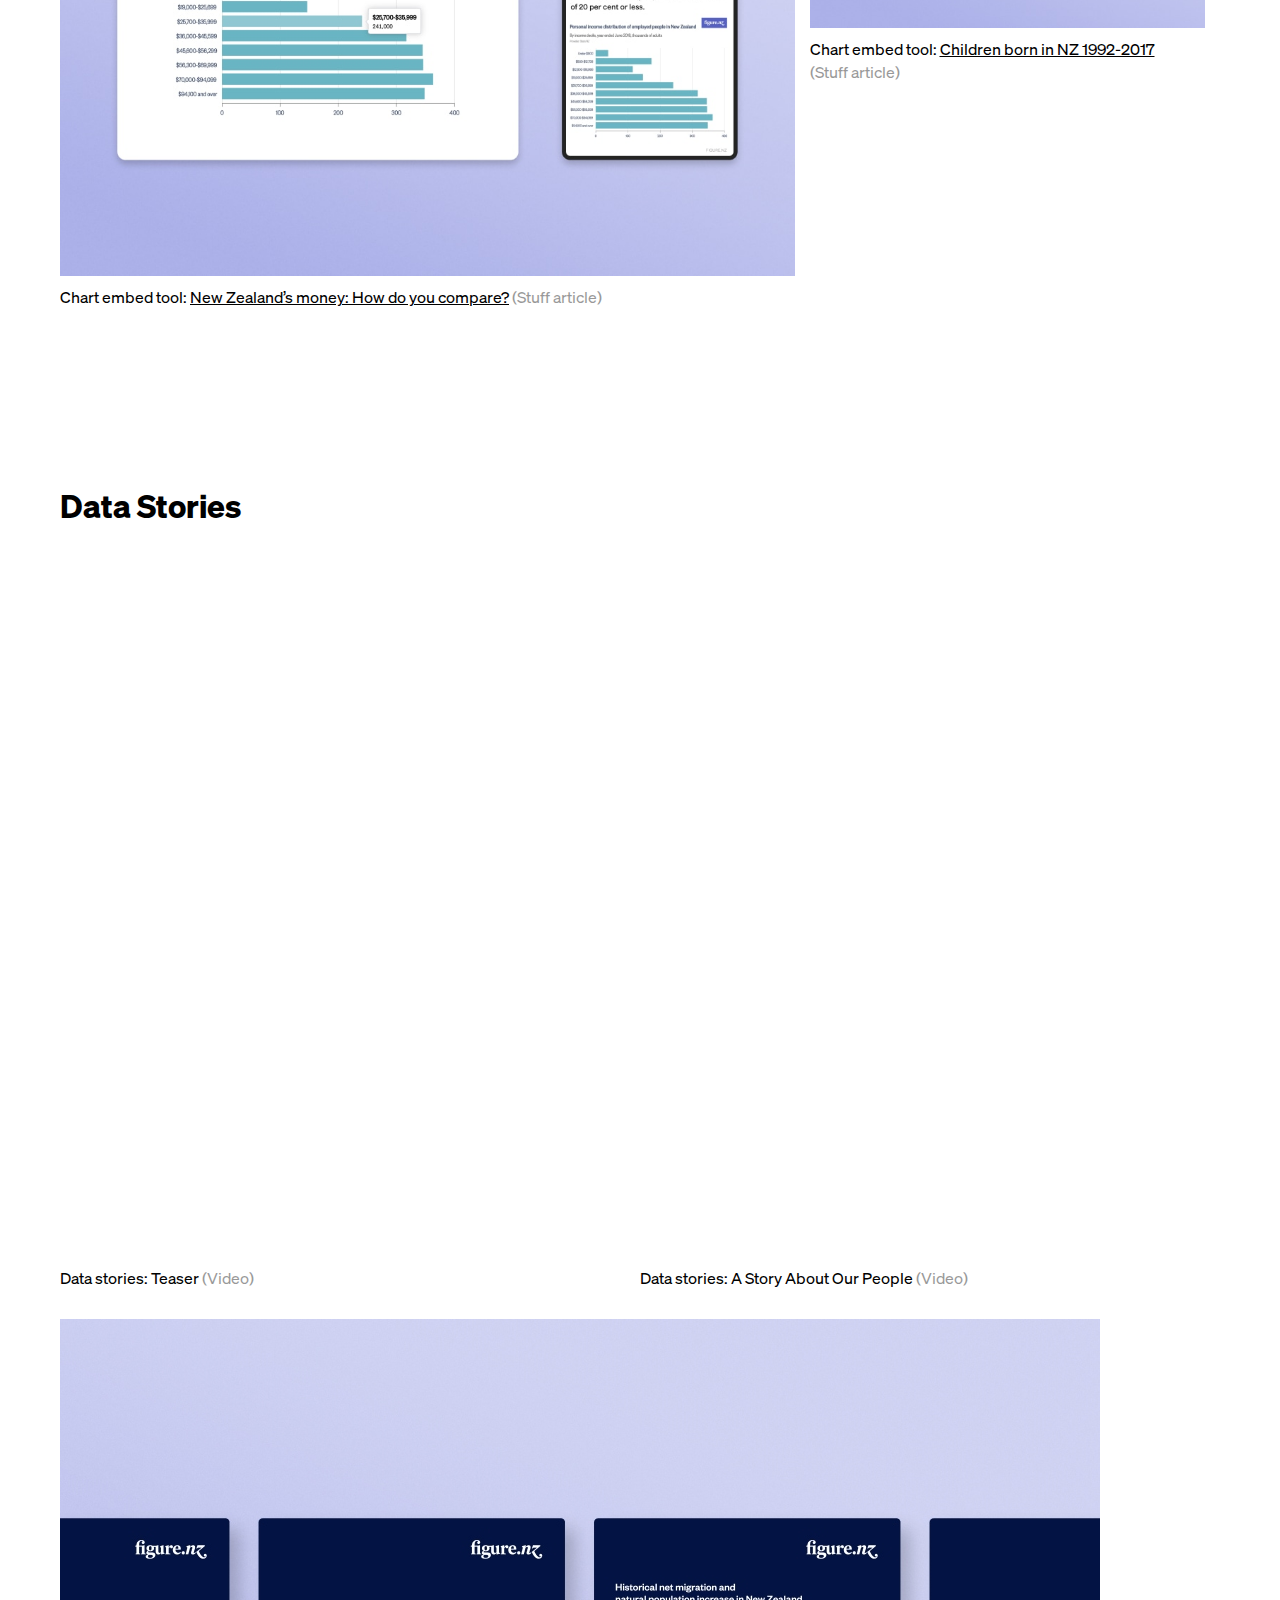
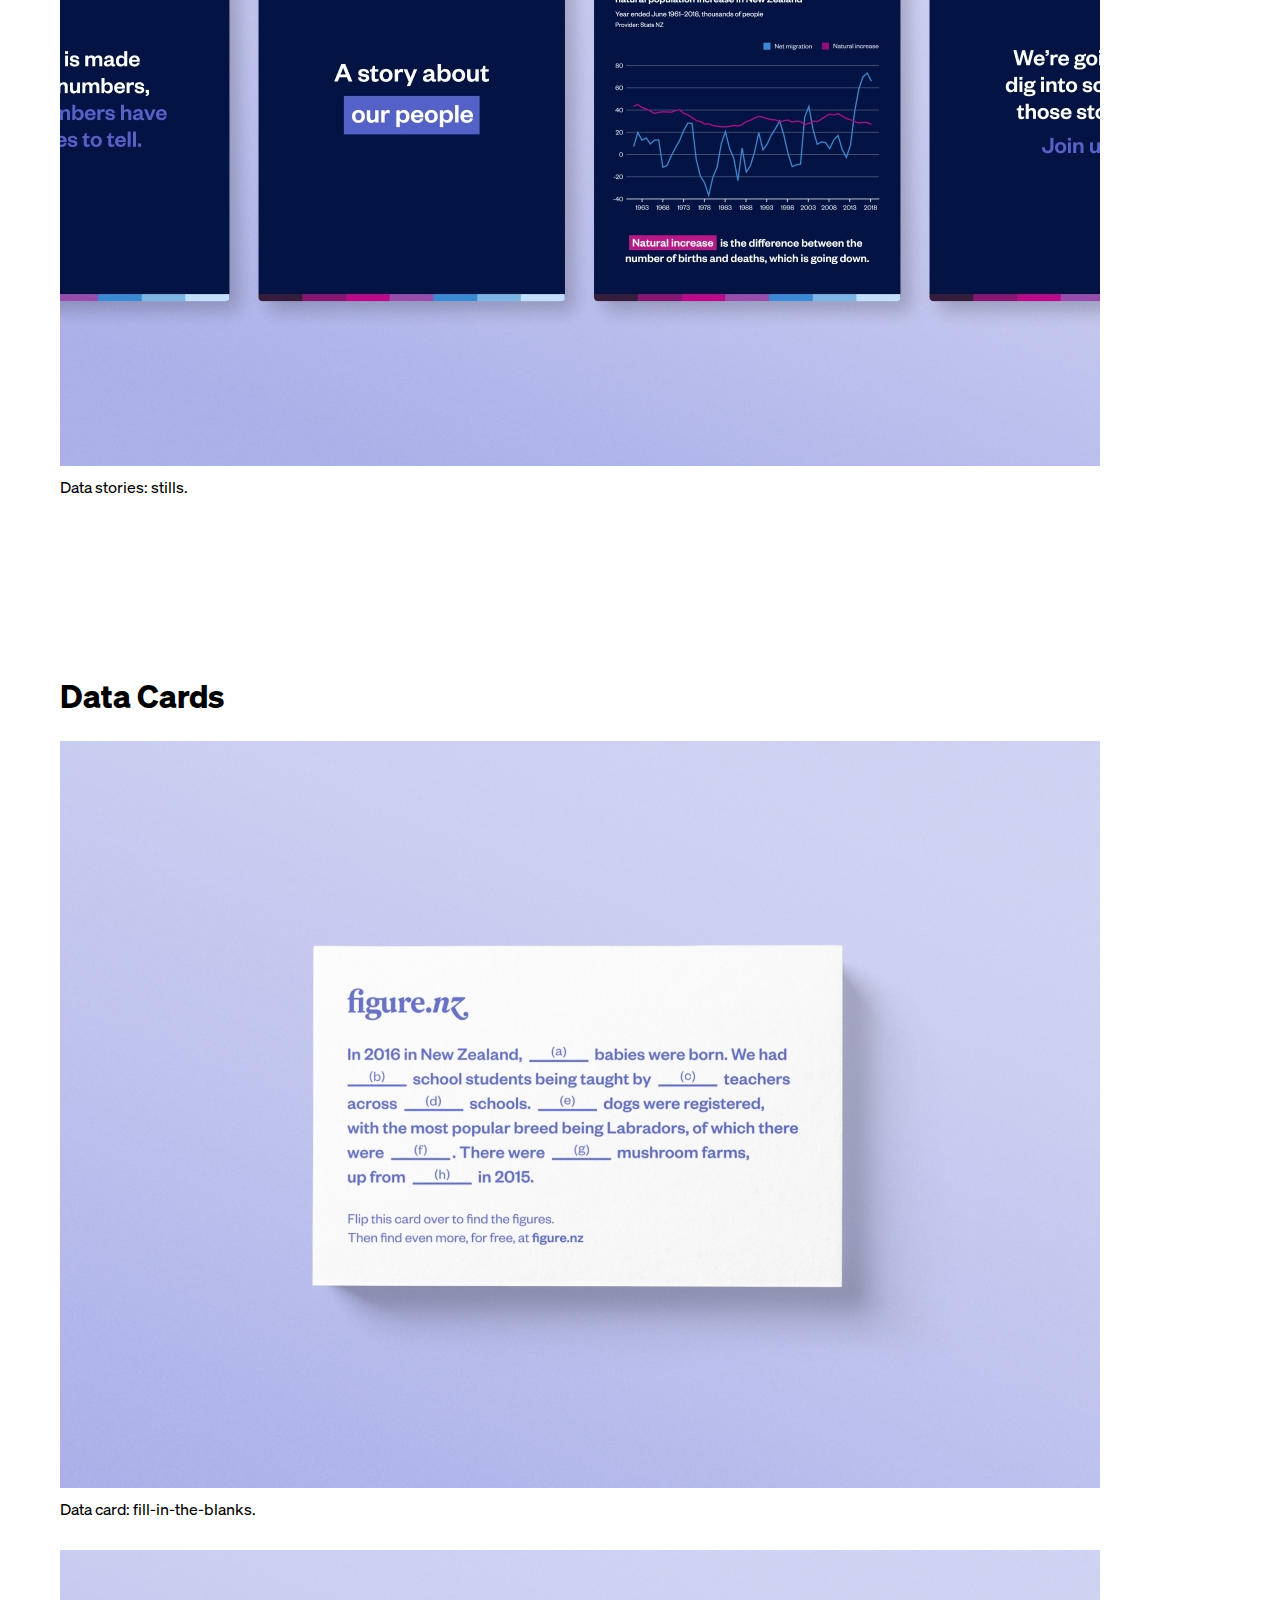
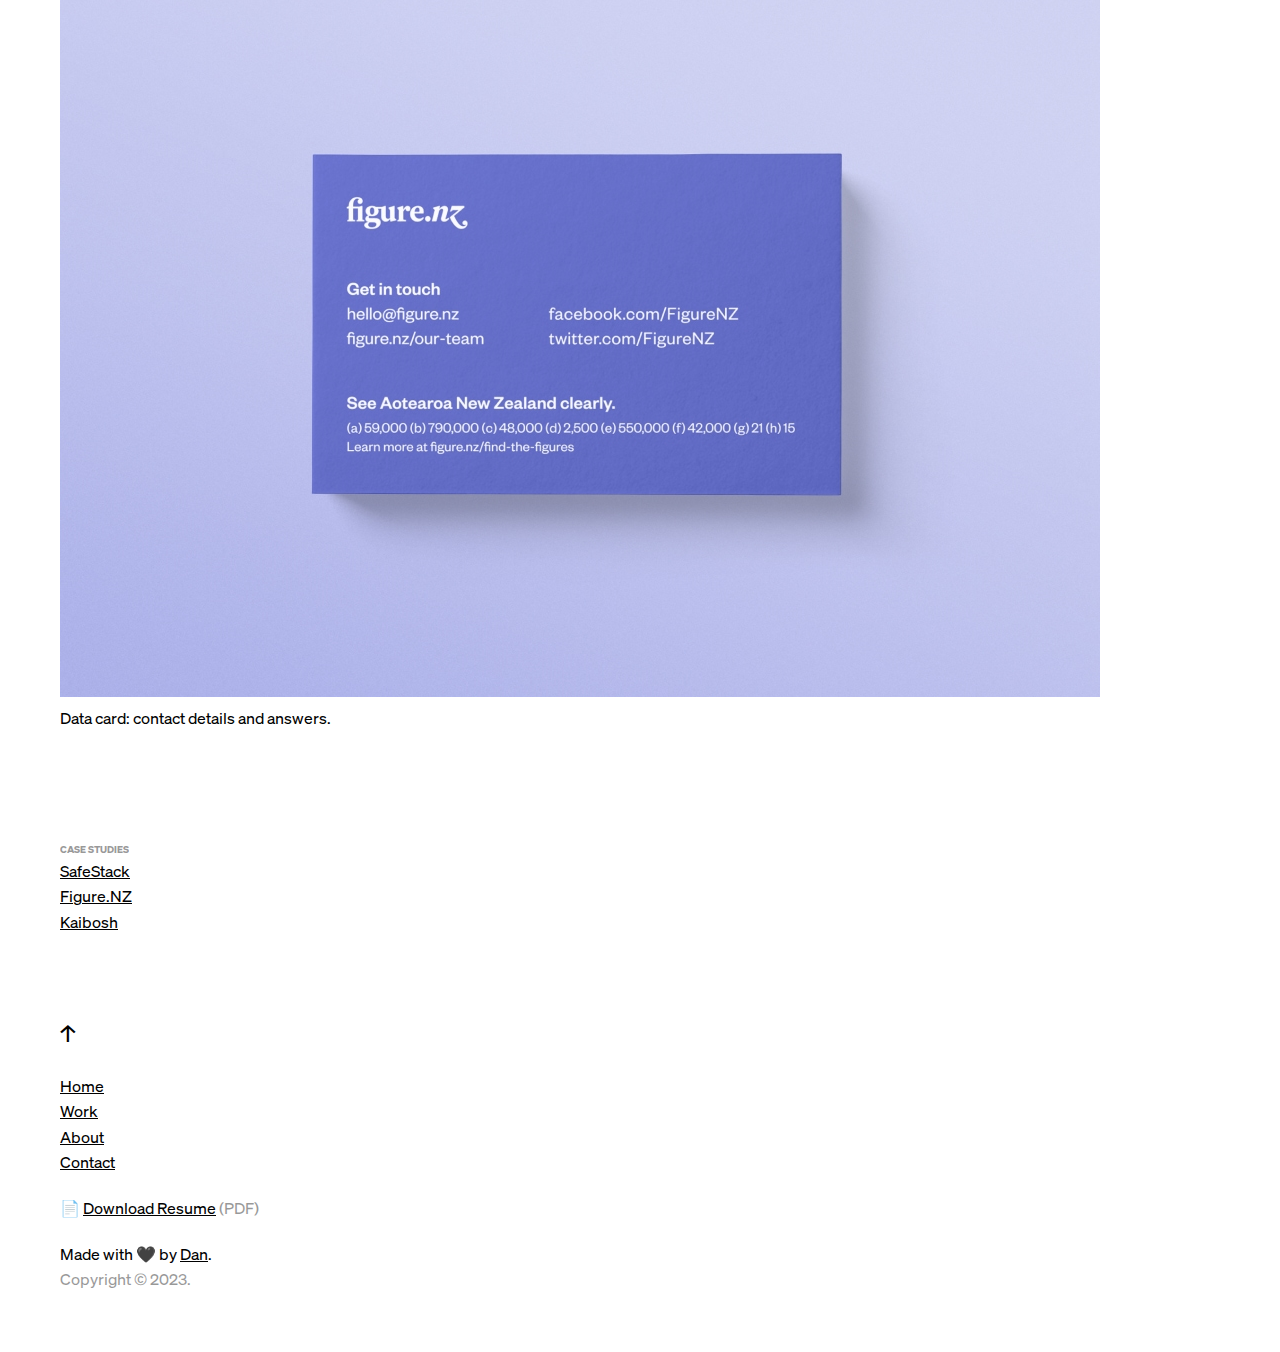
==== commit e4bc2990: "fix: case studies" ====
--- a/case-studies/figure-nz/index.html
+++ b/case-studies/figure-nz/index.html
@@ -137,15 +137,15 @@
 						<div class="column-60">
 							<img srcset="/files/images/figure-nz/figure-nz-chart-embed-tool.jpg 1x, /files/images/figure-nz/figure-nz-chart-embed-tool-2x.jpg 2x" style="width: 100%" alt="Figure.NZ Chart Embed Tool" />
 							<p class="caption">
-								Figure.NZ Chart Embed Tool: <a href="https://www.stuff.co.nz/business/114647486/new-zealands-money-how-do-you-compare">New Zealand’s money: How do you compare?</a>
-								<span class="opacity">(Stuff Article)</span>
+								Chart embed tool: <a href="https://www.stuff.co.nz/business/114647486/new-zealands-money-how-do-you-compare">New Zealand’s money: How do you compare?</a>
+								<span class="opacity">(Stuff article)</span>
 							</p>
 						</div>
 						<div class="column-40">
-							<img srcset="/files/images/figure-nz/figure-nz-chart-embed-example.jpg 1x, /files/images/figure-nz/figure-nz-chart-embed-example-2x.jpg 2x" style="width: 100%" alt="Figure.NZ DChart Embed Tool" />
+							<img srcset="/files/images/figure-nz/figure-nz-chart-embed-example.jpg 1x, /files/images/figure-nz/figure-nz-chart-embed-example-2x.jpg 2x" style="width: 100%" alt="Figure.NZ Chart Embed Tool" />
 							<p class="caption">
-								Figure.NZ Chart Embed Tool: <a href="https://www.stuff.co.nz/business/industries/102296238/chart-children-born-in-nz-19922017">Children born in NZ 1992-2017</a>
-								<span class="opacity">(Stuff Article)</span>
+								Chart embed tool: <a href="https://www.stuff.co.nz/business/industries/102296238/chart-children-born-in-nz-19922017">Children born in NZ 1992-2017</a>
+								<span class="opacity">(Stuff article)</span>
 							</p>
 						</div>
 					</div>
@@ -165,7 +165,7 @@
 								></iframe>
 							</div>
 							<script src="https://player.vimeo.com/api/player.js"></script>
-							<p class="caption">Figure.NZ Data Stories: Teaser <span class="opacity">(Video)</span></p>
+							<p class="caption">Data stories: Teaser <span class="opacity">(Video)</span></p>
 						</div>
 						<div class="column-40">
 							<div style="padding: 125% 0 0 0; position: relative">
@@ -178,13 +178,13 @@
 									title="Figure.NZ Data Stories – A Story About Our People"
 								></iframe>
 							</div>
-							<p class="caption">Figure.NZ Data Stories: A Story About Our People <span class="opacity">(Video)</span></p>
+							<p class="caption">Data stories: A Story About Our People <span class="opacity">(Video)</span></p>
 						</div>
 					</div>
 					<div class="row">
 						<div class="column-60">
 							<img srcset="/files/images/figure-nz/figure-nz-data-stories.jpg 1x, /files/images/figure-nz/figure-nz-data-stories-2x.jpg 2x" style="width: 100%" alt="Figure.NZ Data Stories" />
-							<p class="caption">Figure.NZ Data Stories: Stills.</p>
+							<p class="caption">Data stories: stills.</p>
 						</div>
 					</div>
 				</section>
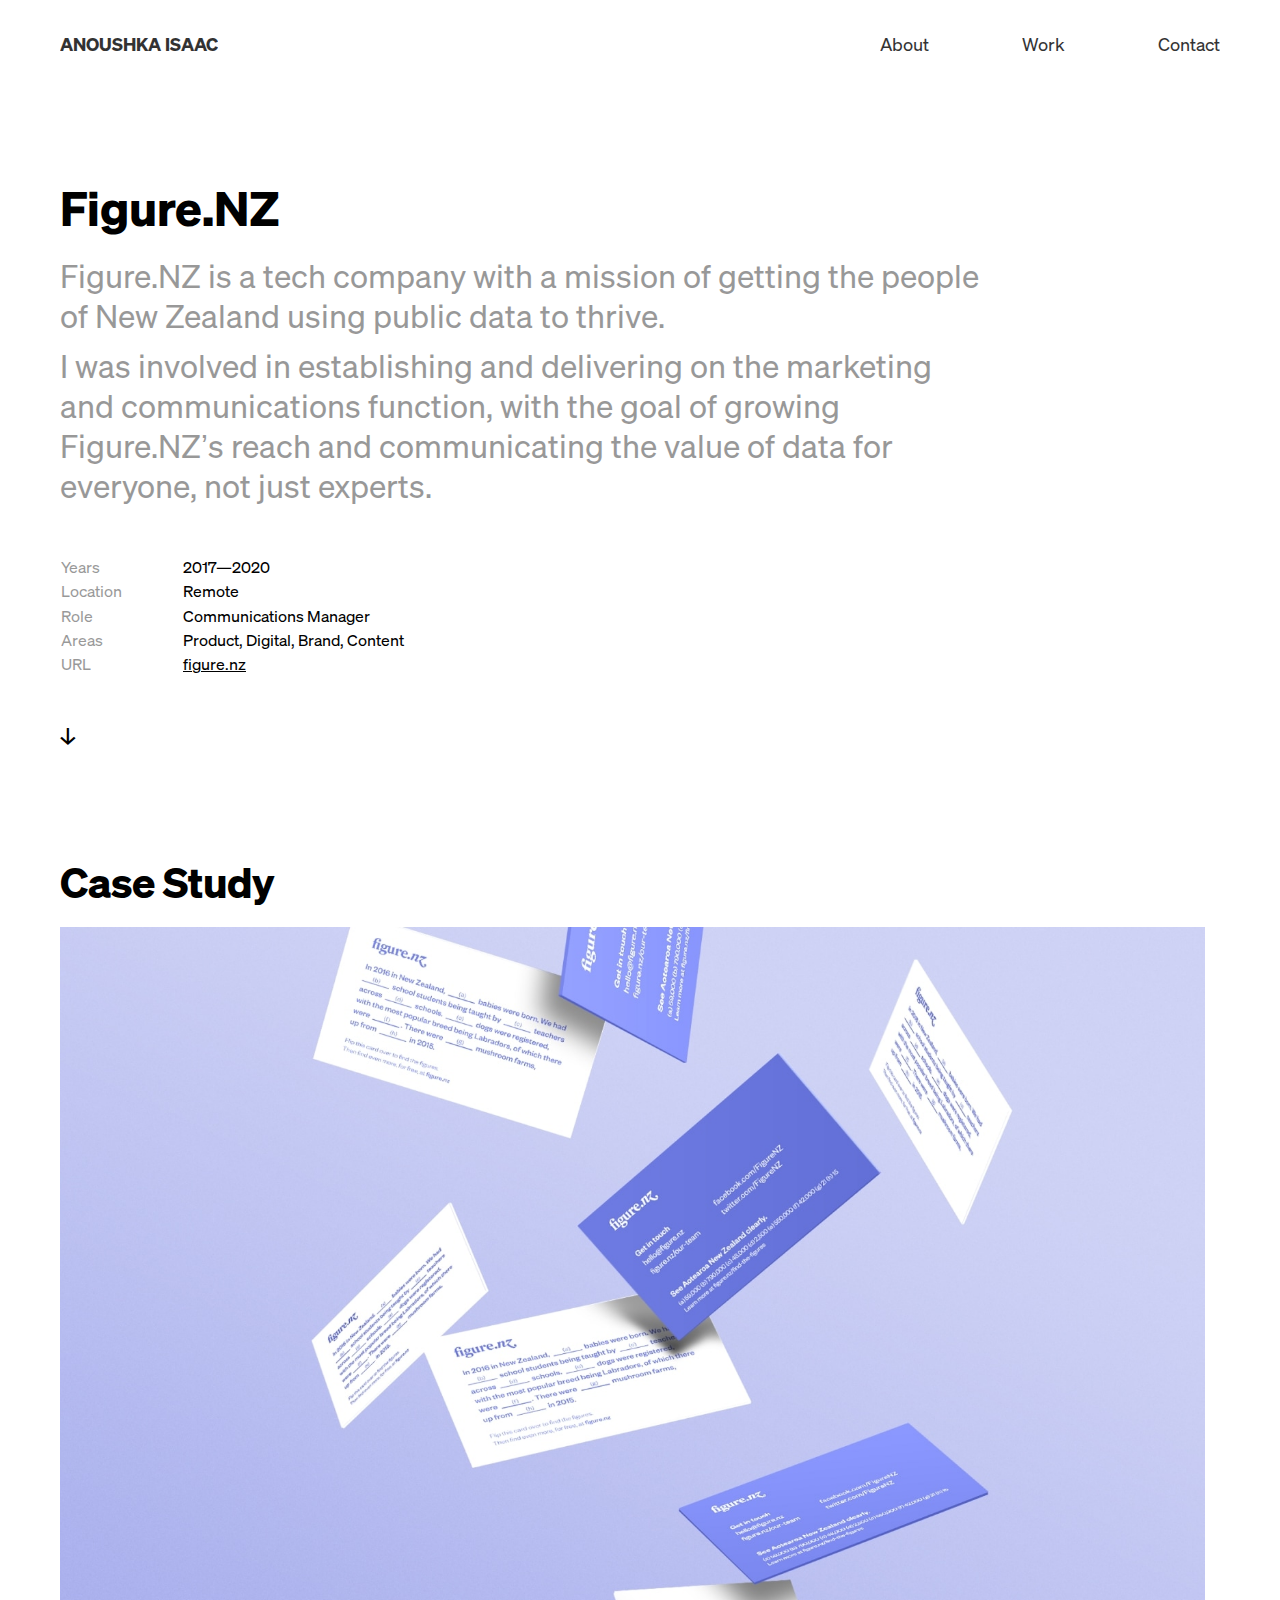
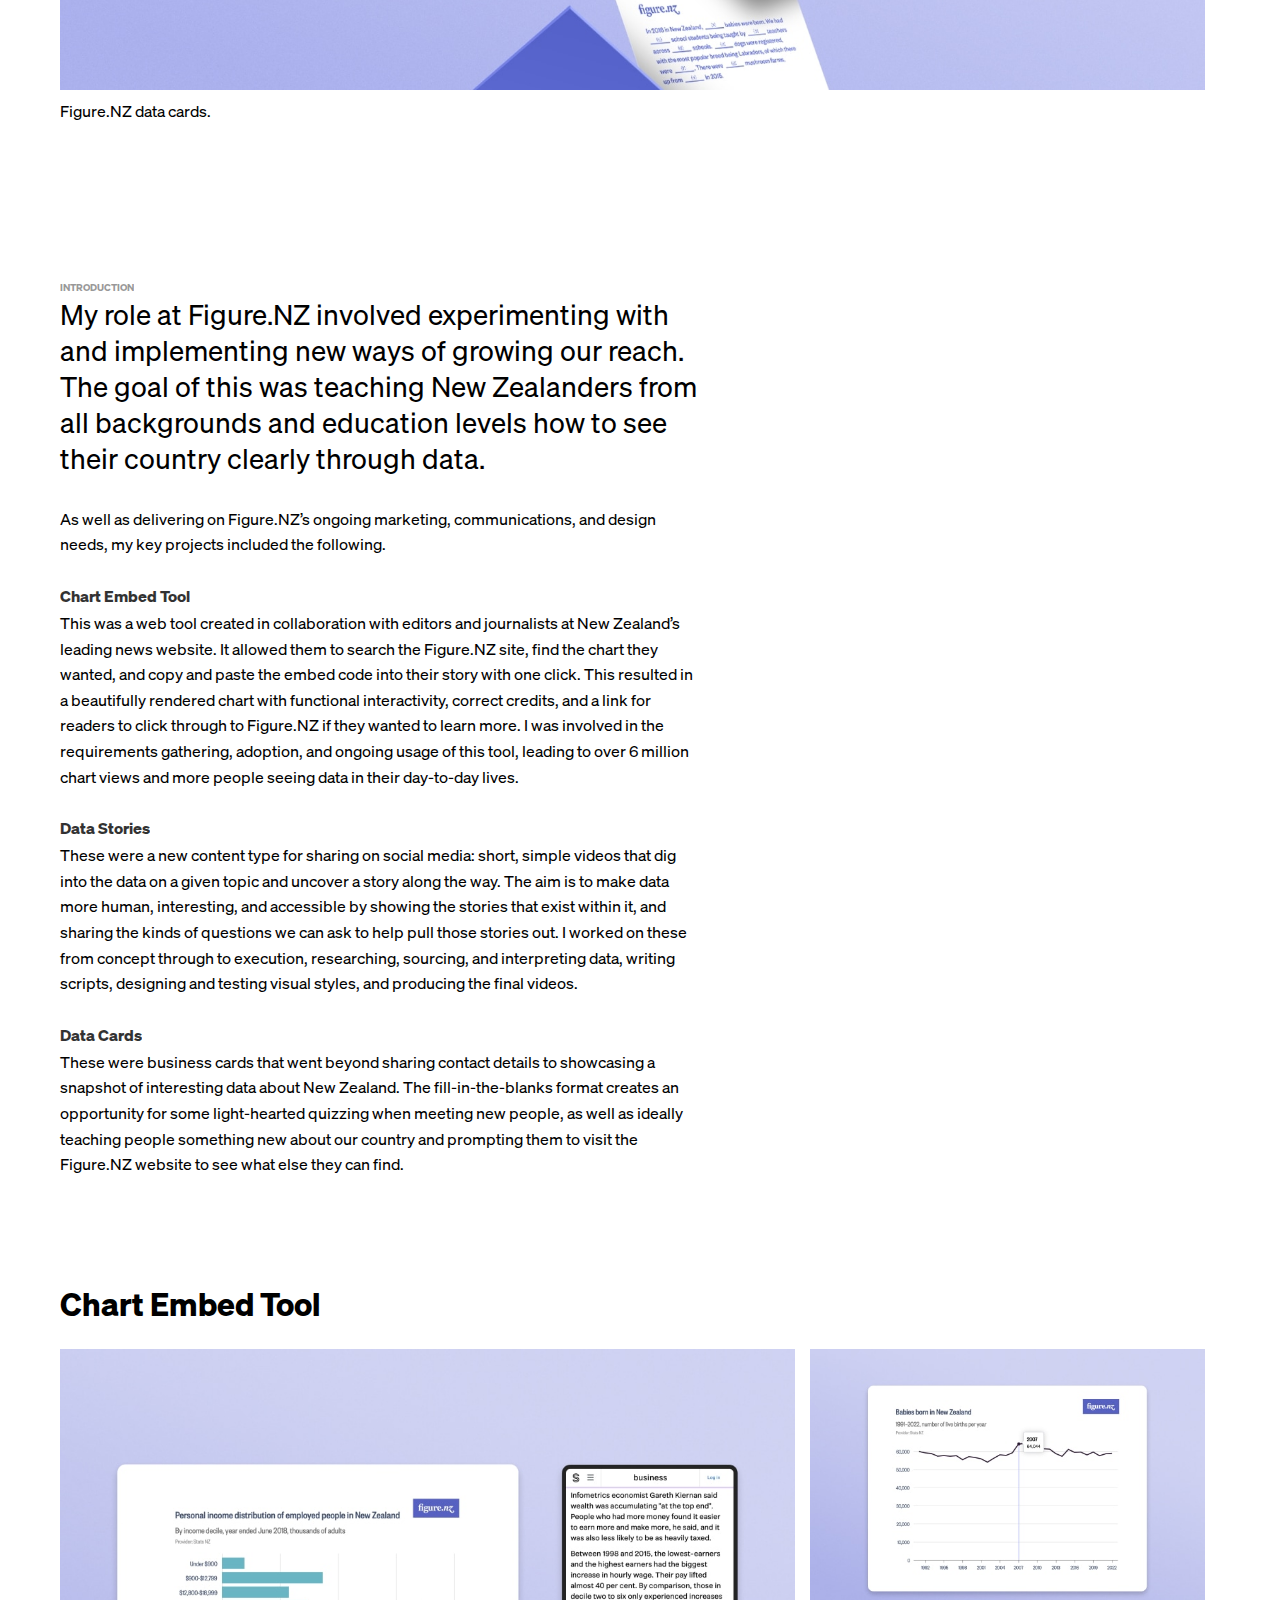
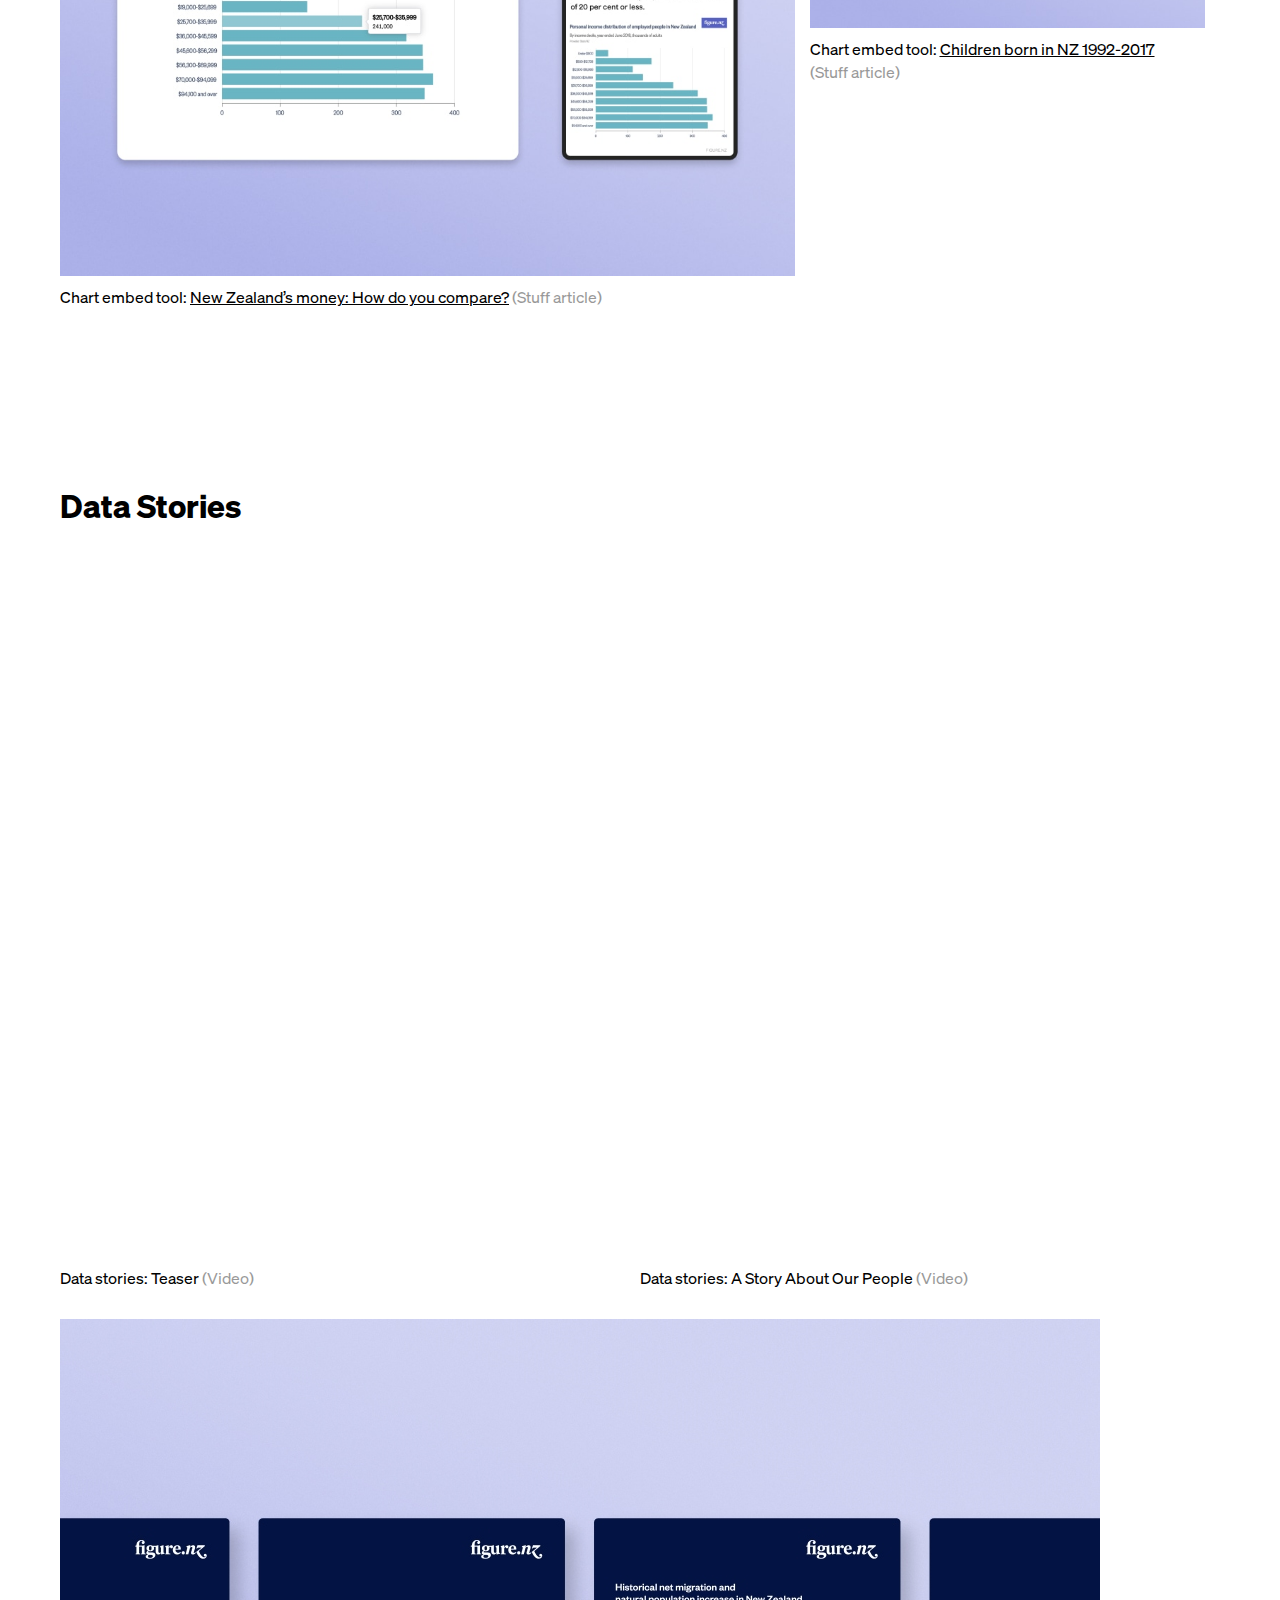
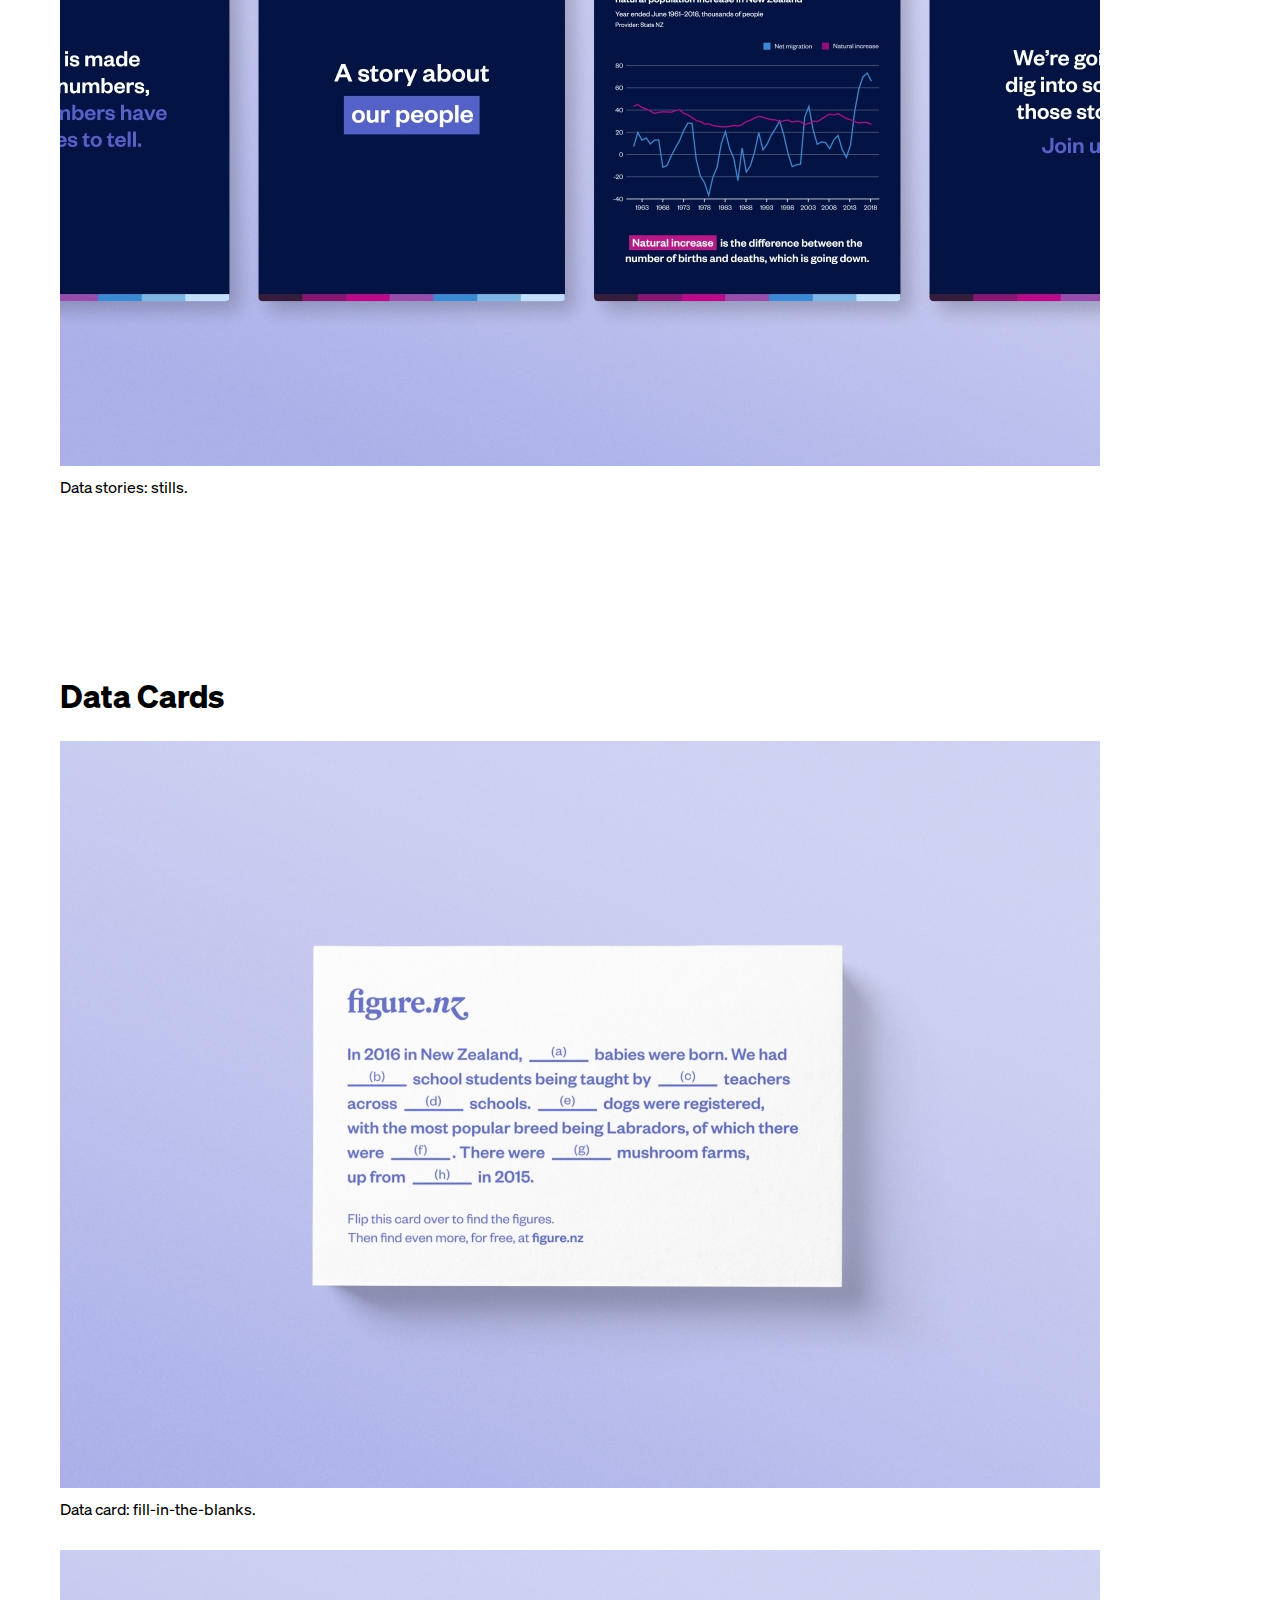
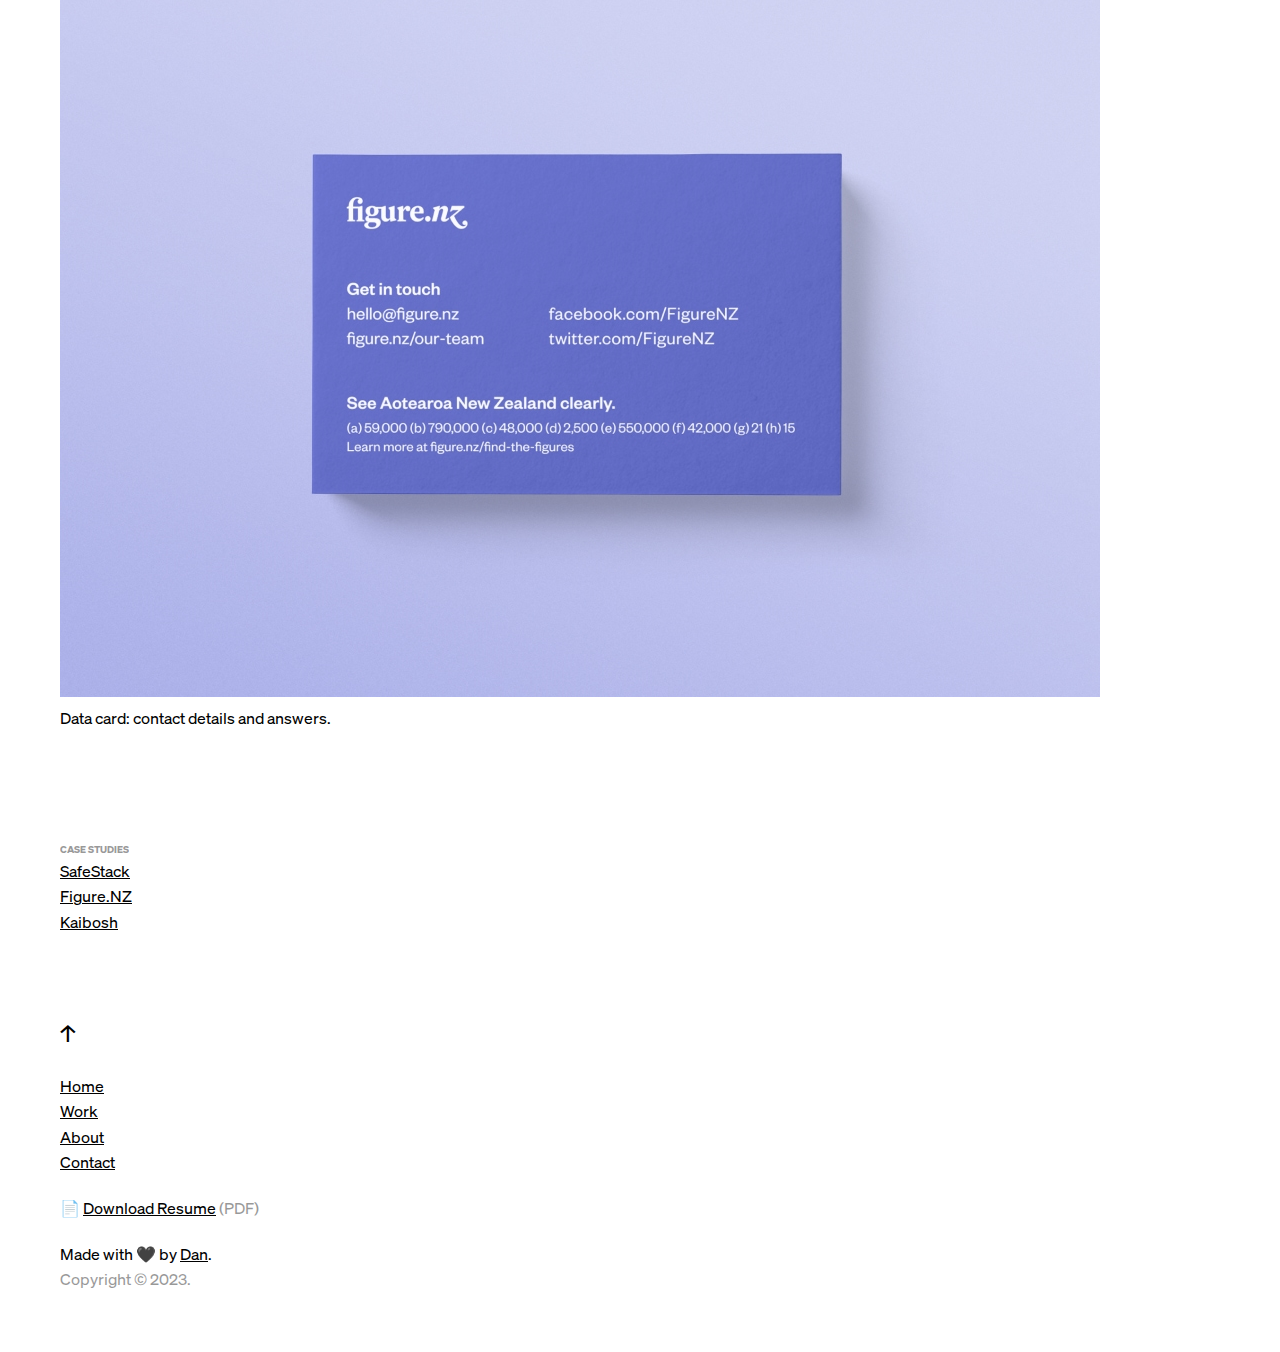
==== commit ff3bb465: "fix: product copy" ====
--- a/case-studies/figure-nz/index.html
+++ b/case-studies/figure-nz/index.html
@@ -82,7 +82,7 @@
 						</tr>
 						<tr>
 							<td><span class="opacity">Areas</span></td>
-							<td>Digital, Brand, Content</td>
+							<td>Product, Digital, Brand, Content</td>
 						</tr>
 						<tr>
 							<td><span class="opacity">URL</span></td>
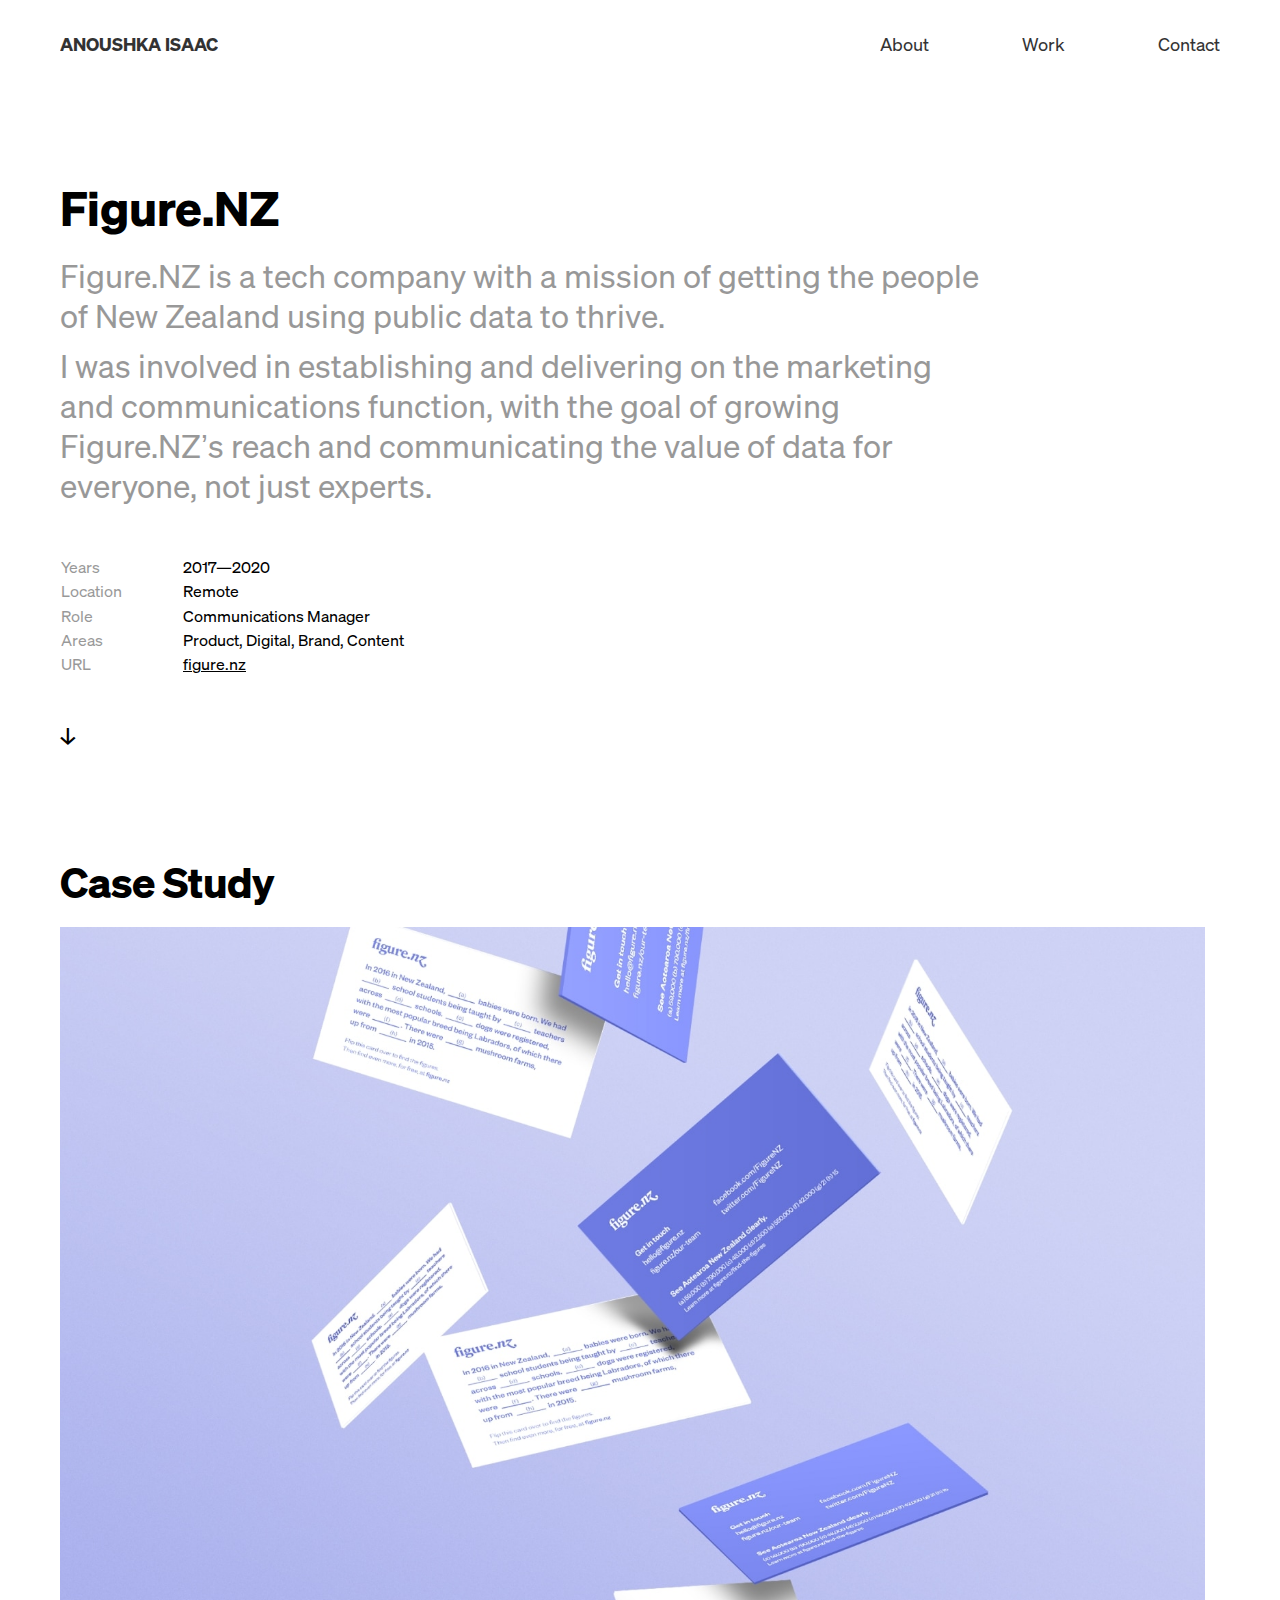
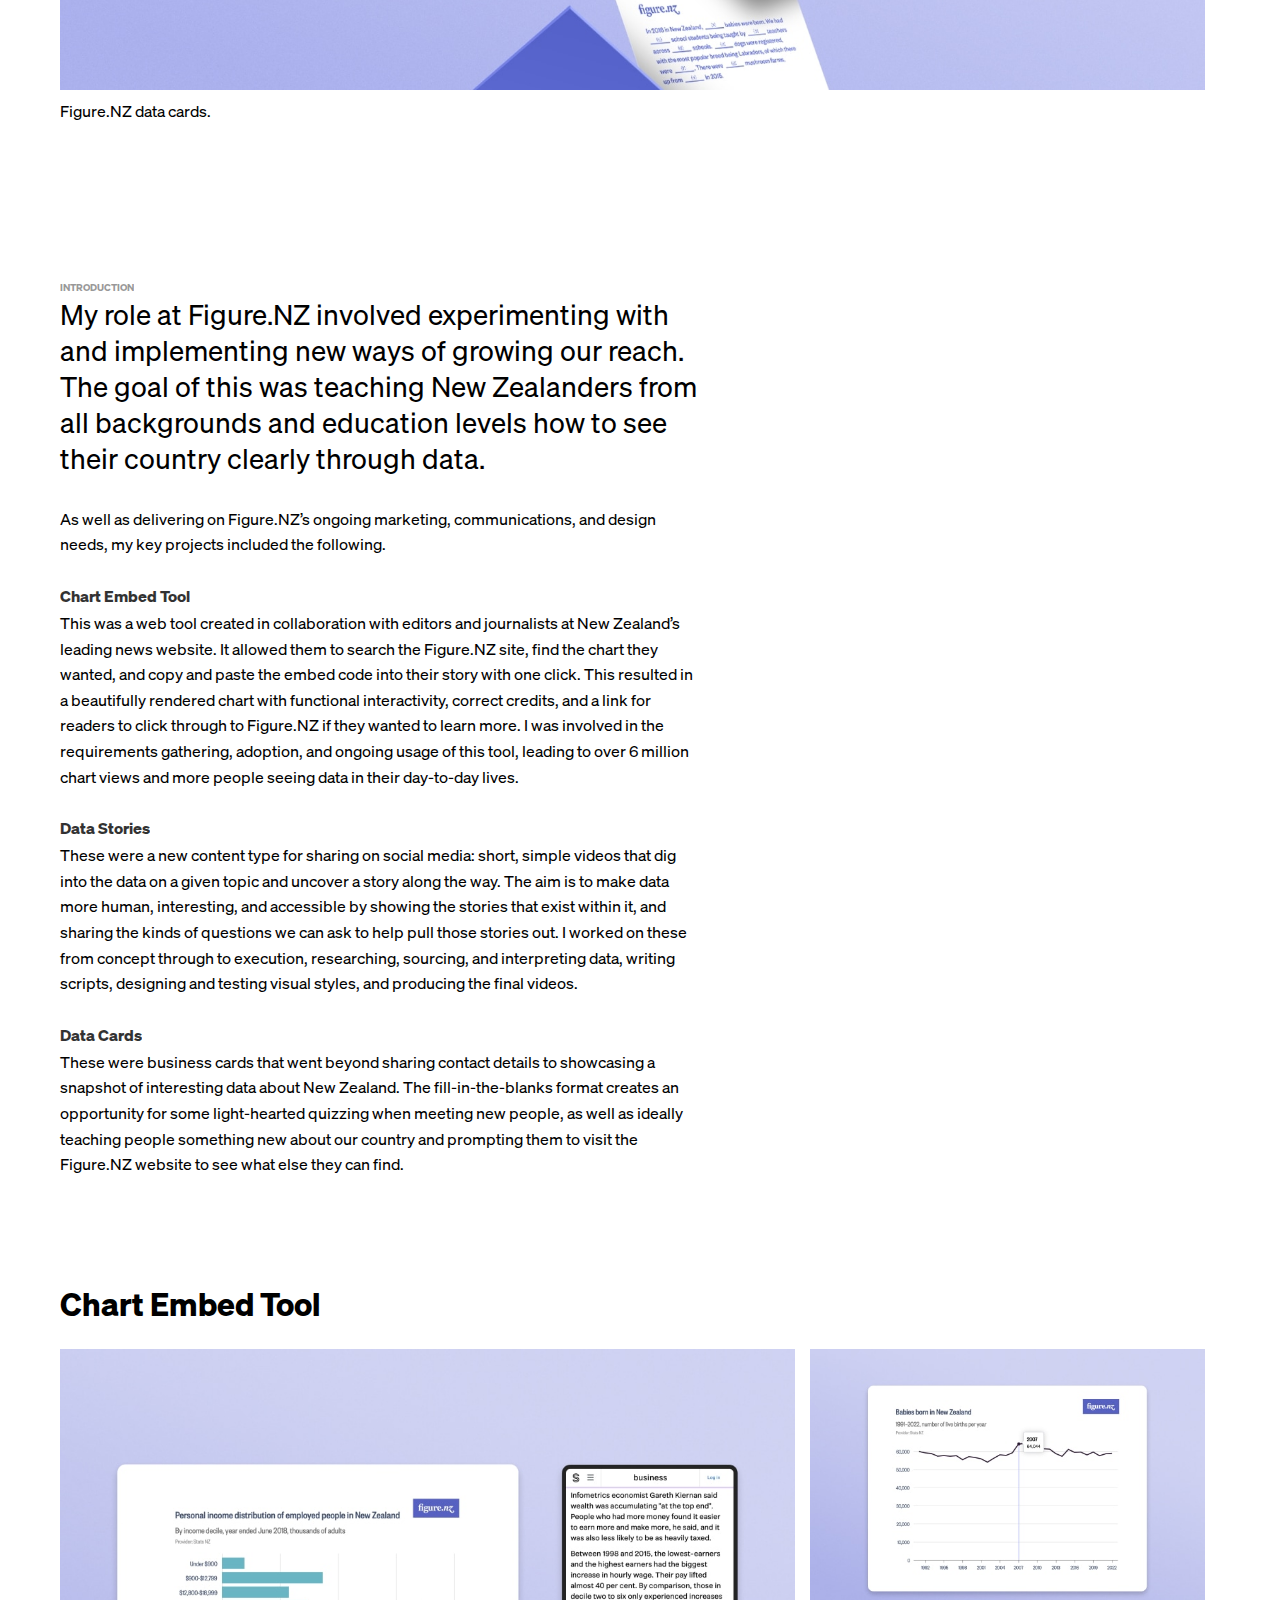
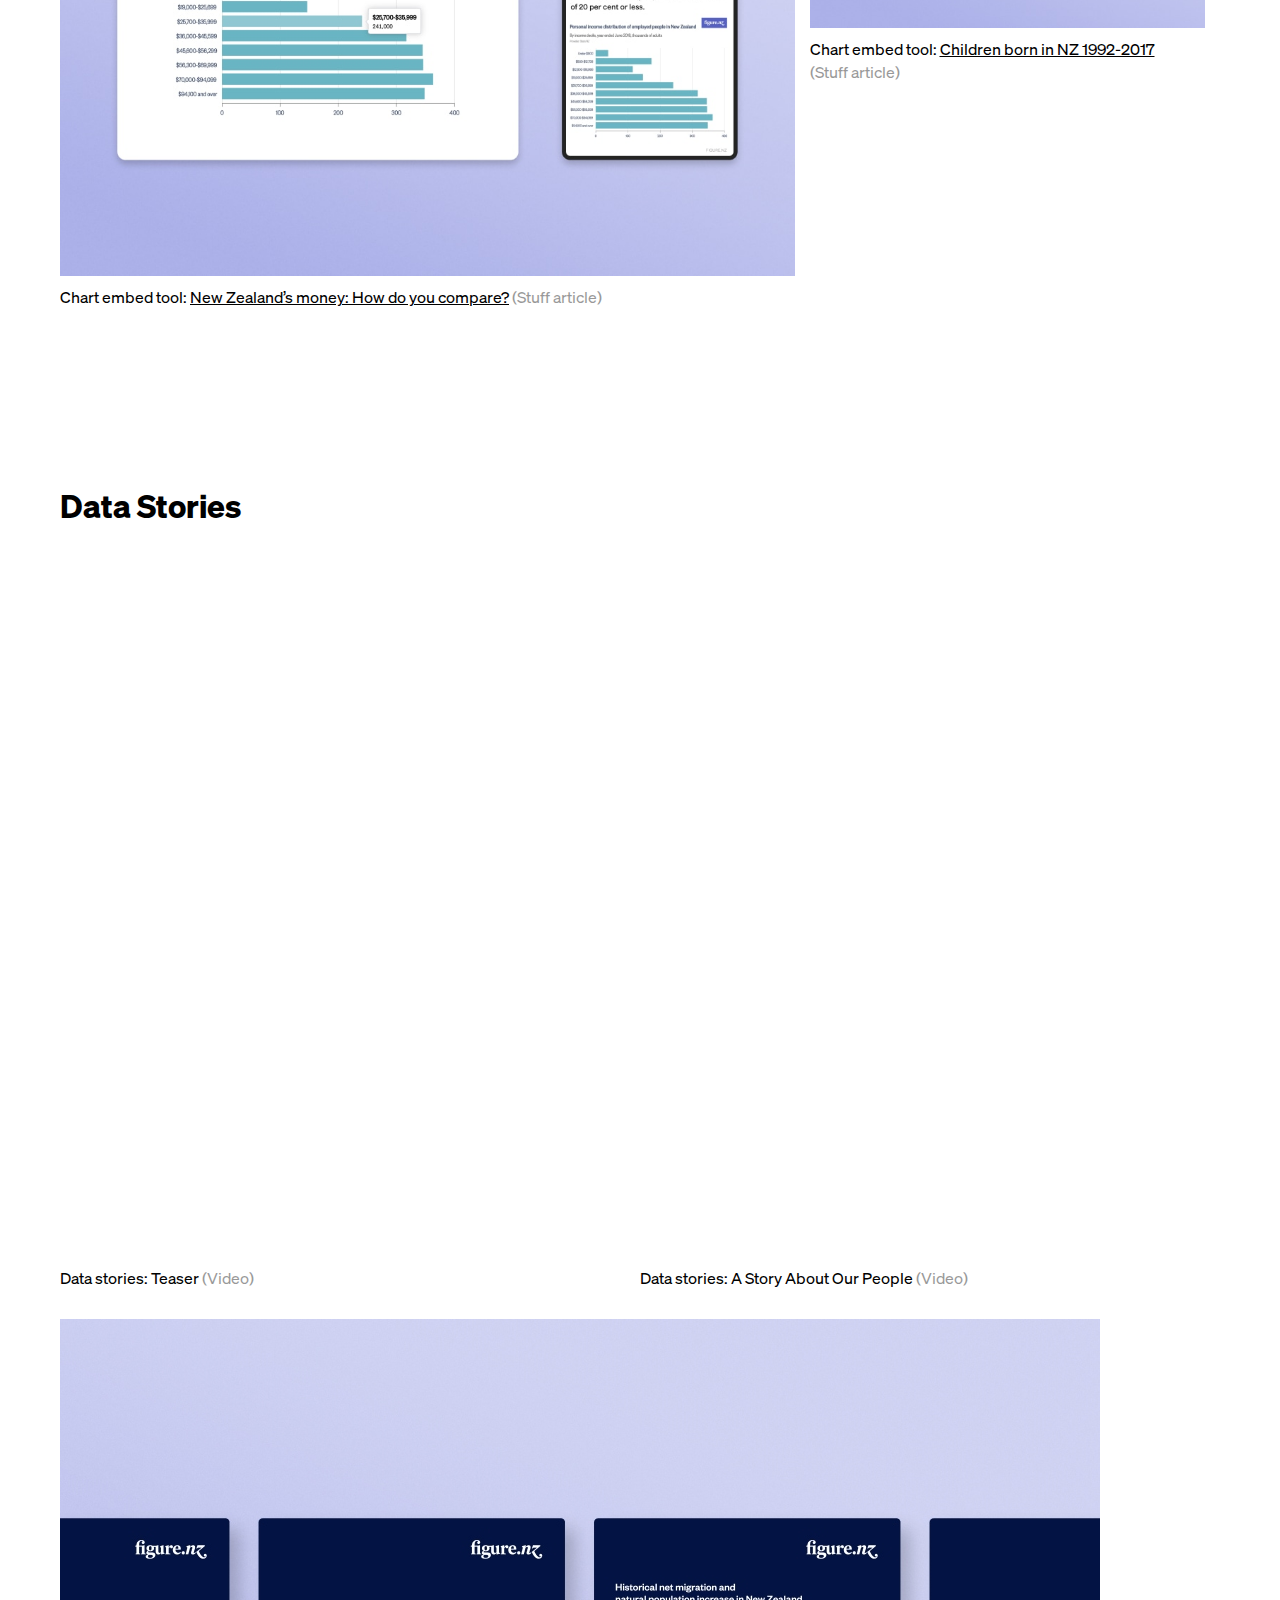
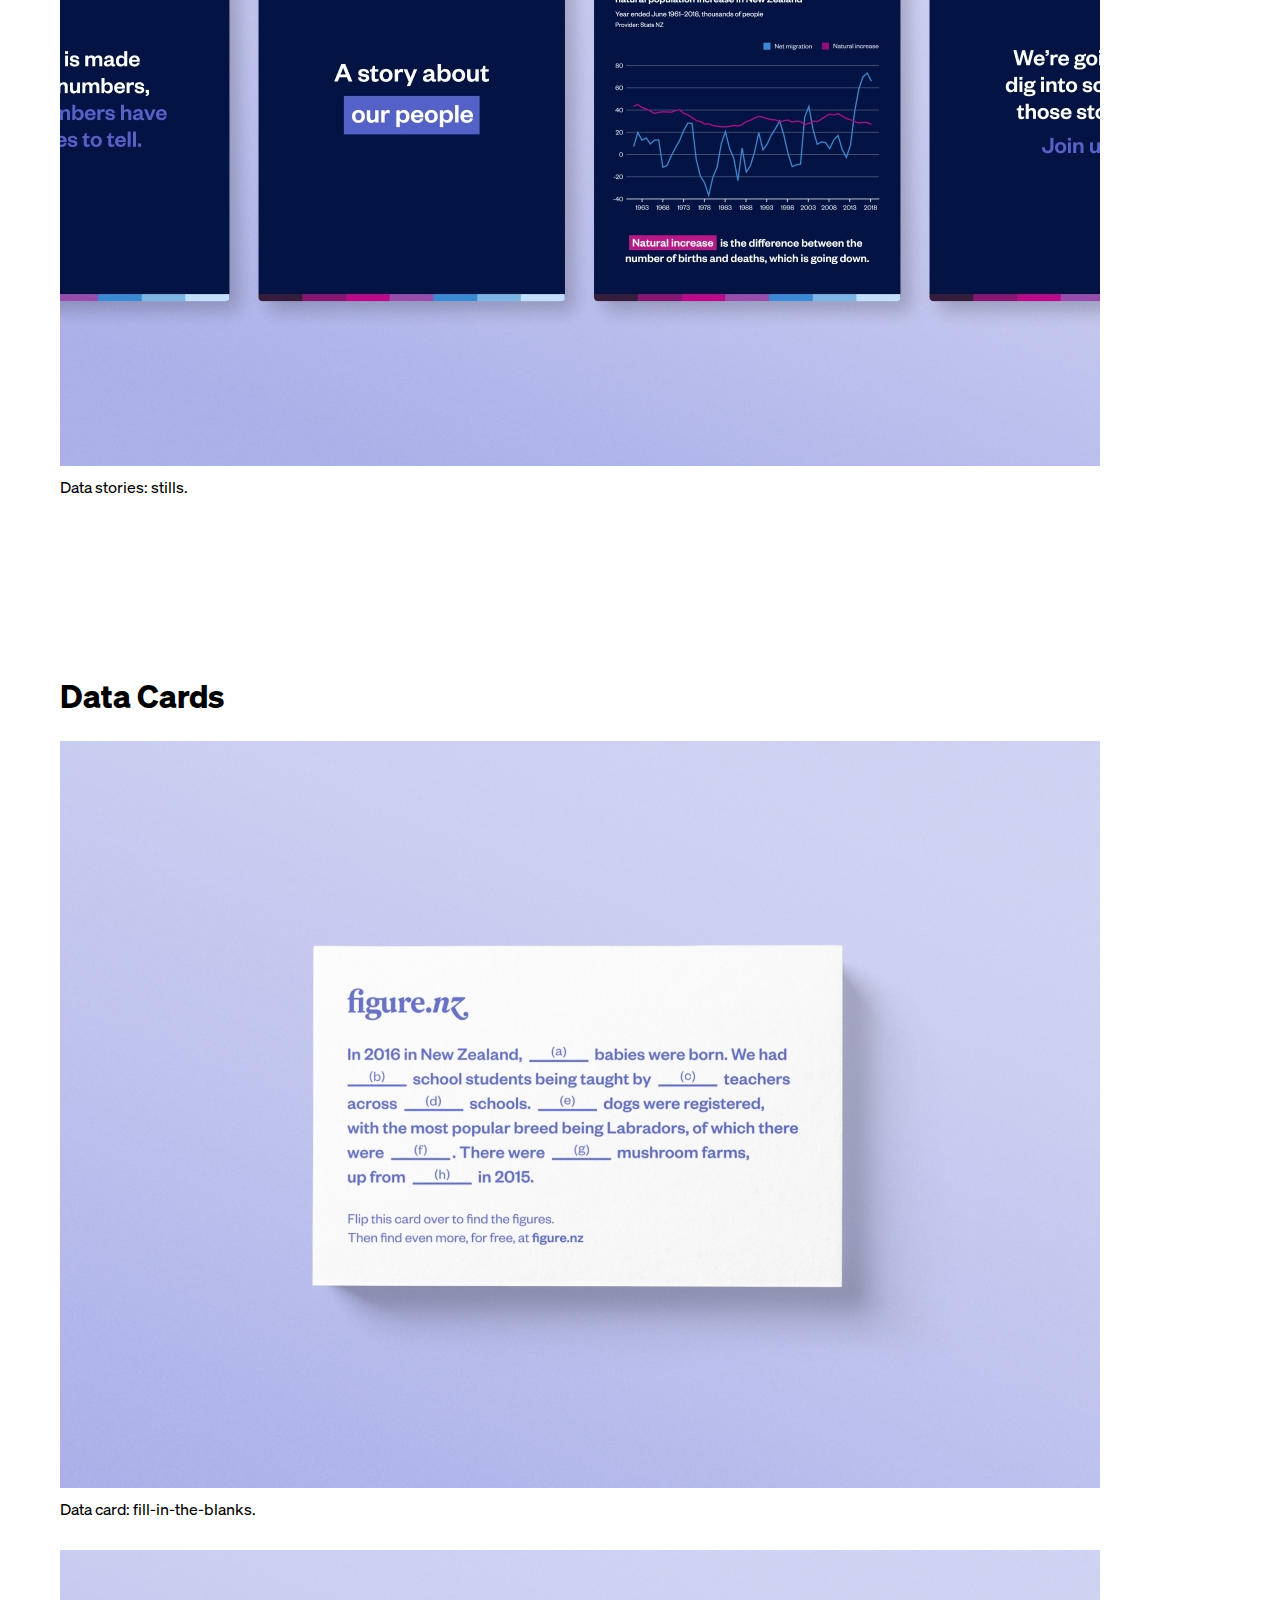
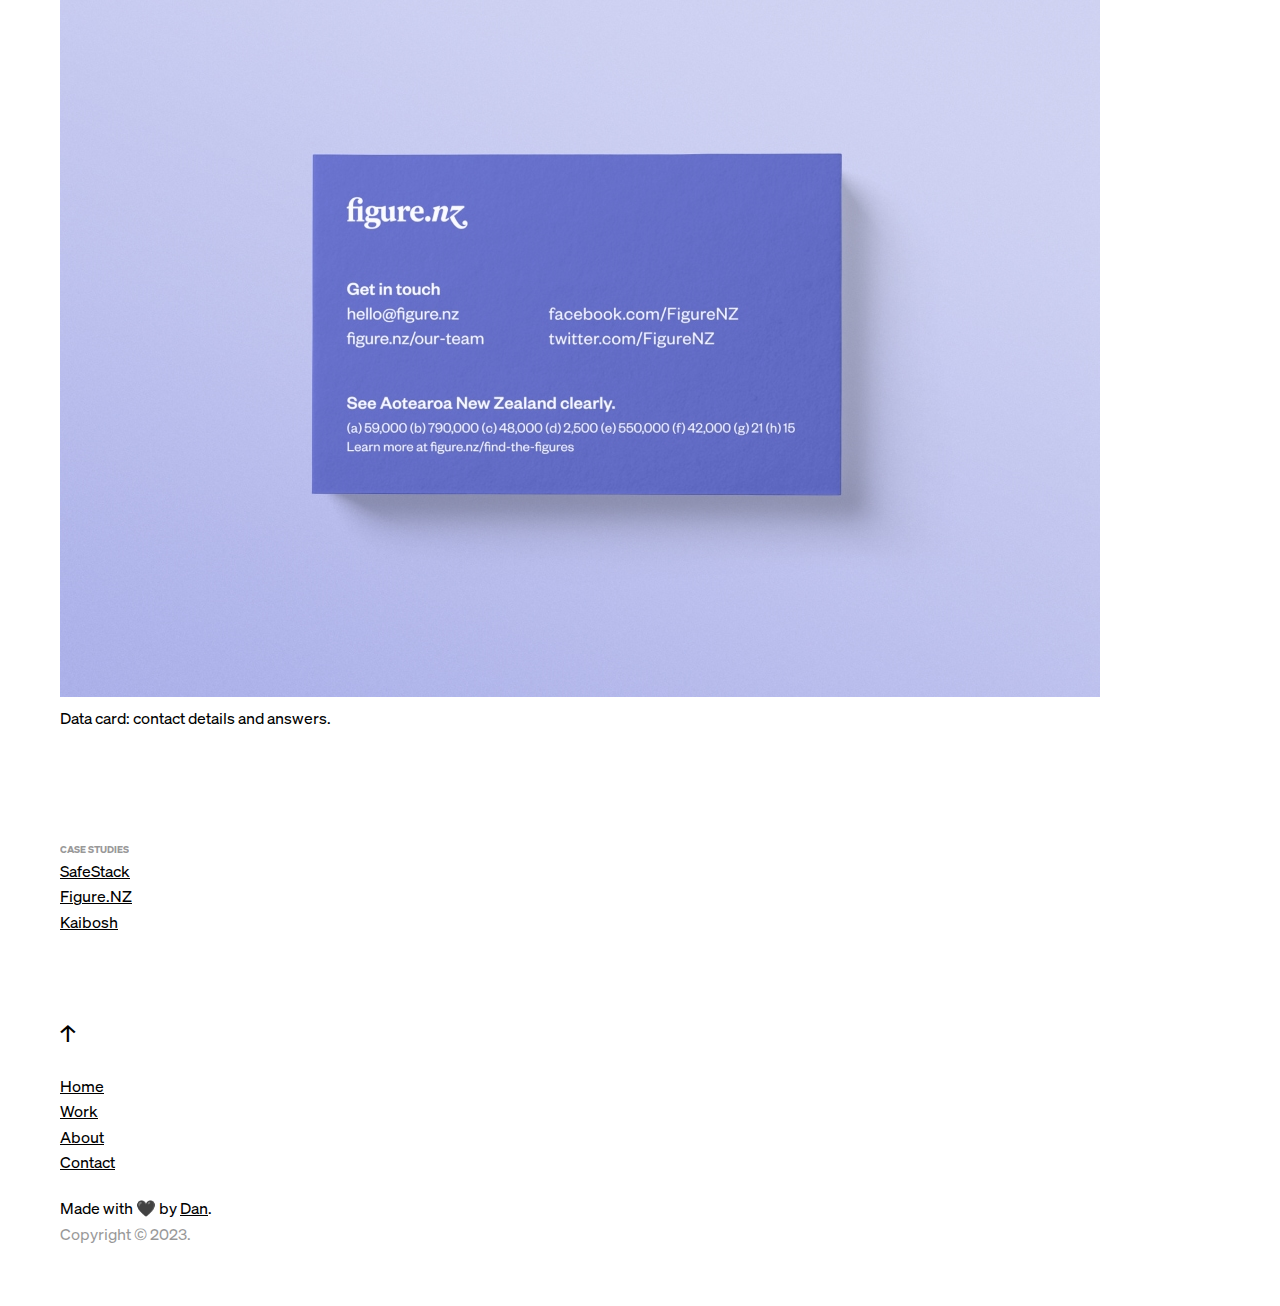
==== commit 5b1180b7: "feat: remove resume" ====
--- a/case-studies/figure-nz/index.html
+++ b/case-studies/figure-nz/index.html
@@ -49,11 +49,6 @@
 			<nav>
 				<ul>
 					<li><a class="URL" href="/">Anoushka Isaac</a></li>
-					<li>
-						<a class="desktop" href="https://github.com/danserif/anoushkaisaac.com/raw/main/files/Noush%20Isaac%20–%20Resume%20–%202023.pdf" onclick="fathom.trackGoal('MKO0QPDN', 0);"
-							>Resume <span class="opacity">(PDF)</span></a
-						>
-					</li>
 					<li><a class="anchor" href="mailto:anoushkaisaac@gmail.com">Contact</a></li>
 					<li><a class="anchor" href="/#work">Work</a></li>
 					<li><a class="anchor" href="/#about">About</a></li>
@@ -219,10 +214,6 @@
 					<li><a href="mailto:anoushkaisaac@gmail.com">Contact</a></li>
 				</ul>
 				<p>
-					📄 <a href="https://github.com/danserif/anoushkaisaac.com/raw/main/files/Noush%20Isaac%20–%20Resume%20–%202023.pdf" onclick="fathom.trackGoal('MKO0QPDN', 0);">Download Resume</a>
-					<span class="opacity">(PDF)</span>
-				</p>
-				<p>
 					Made with 🖤 by <a href="https://dan.newman.is">Dan</a>. <br />
 					<span class="opacity">Copyright &copy; 2023.</span>
 				</p>
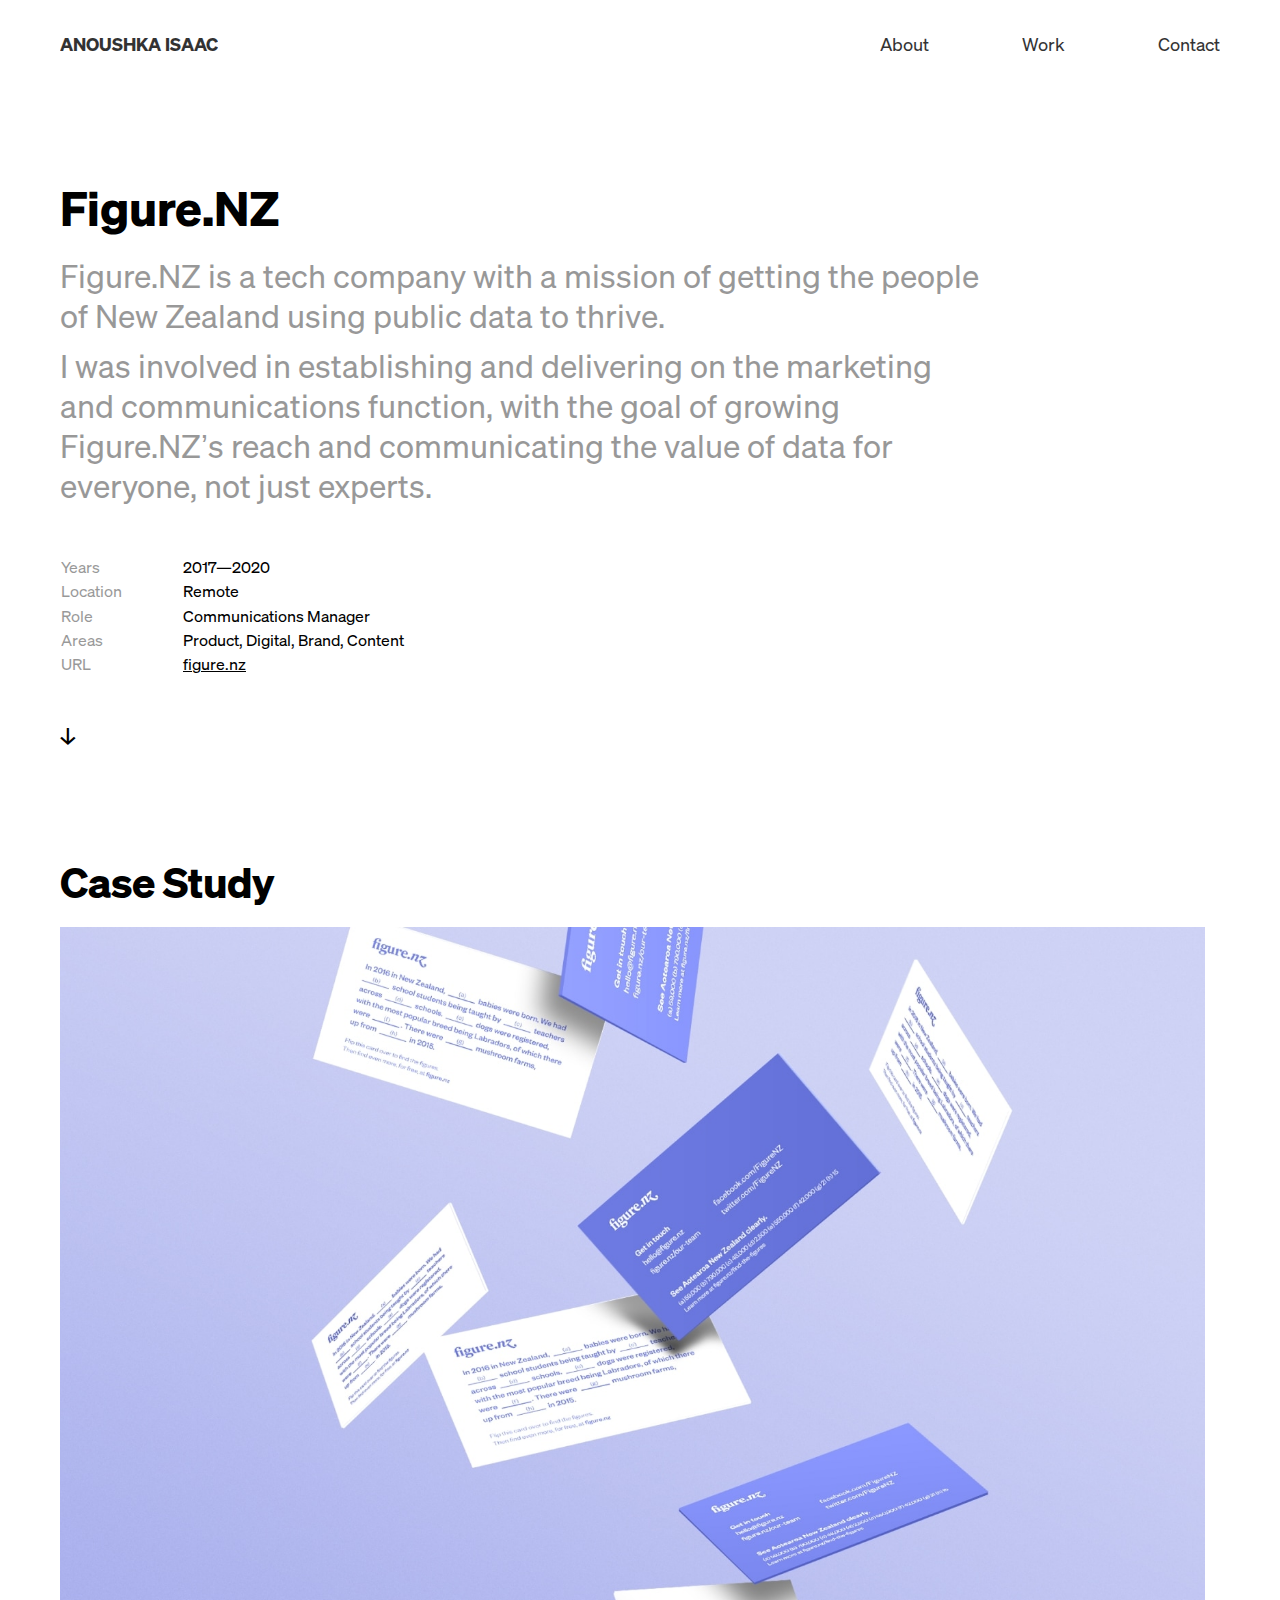
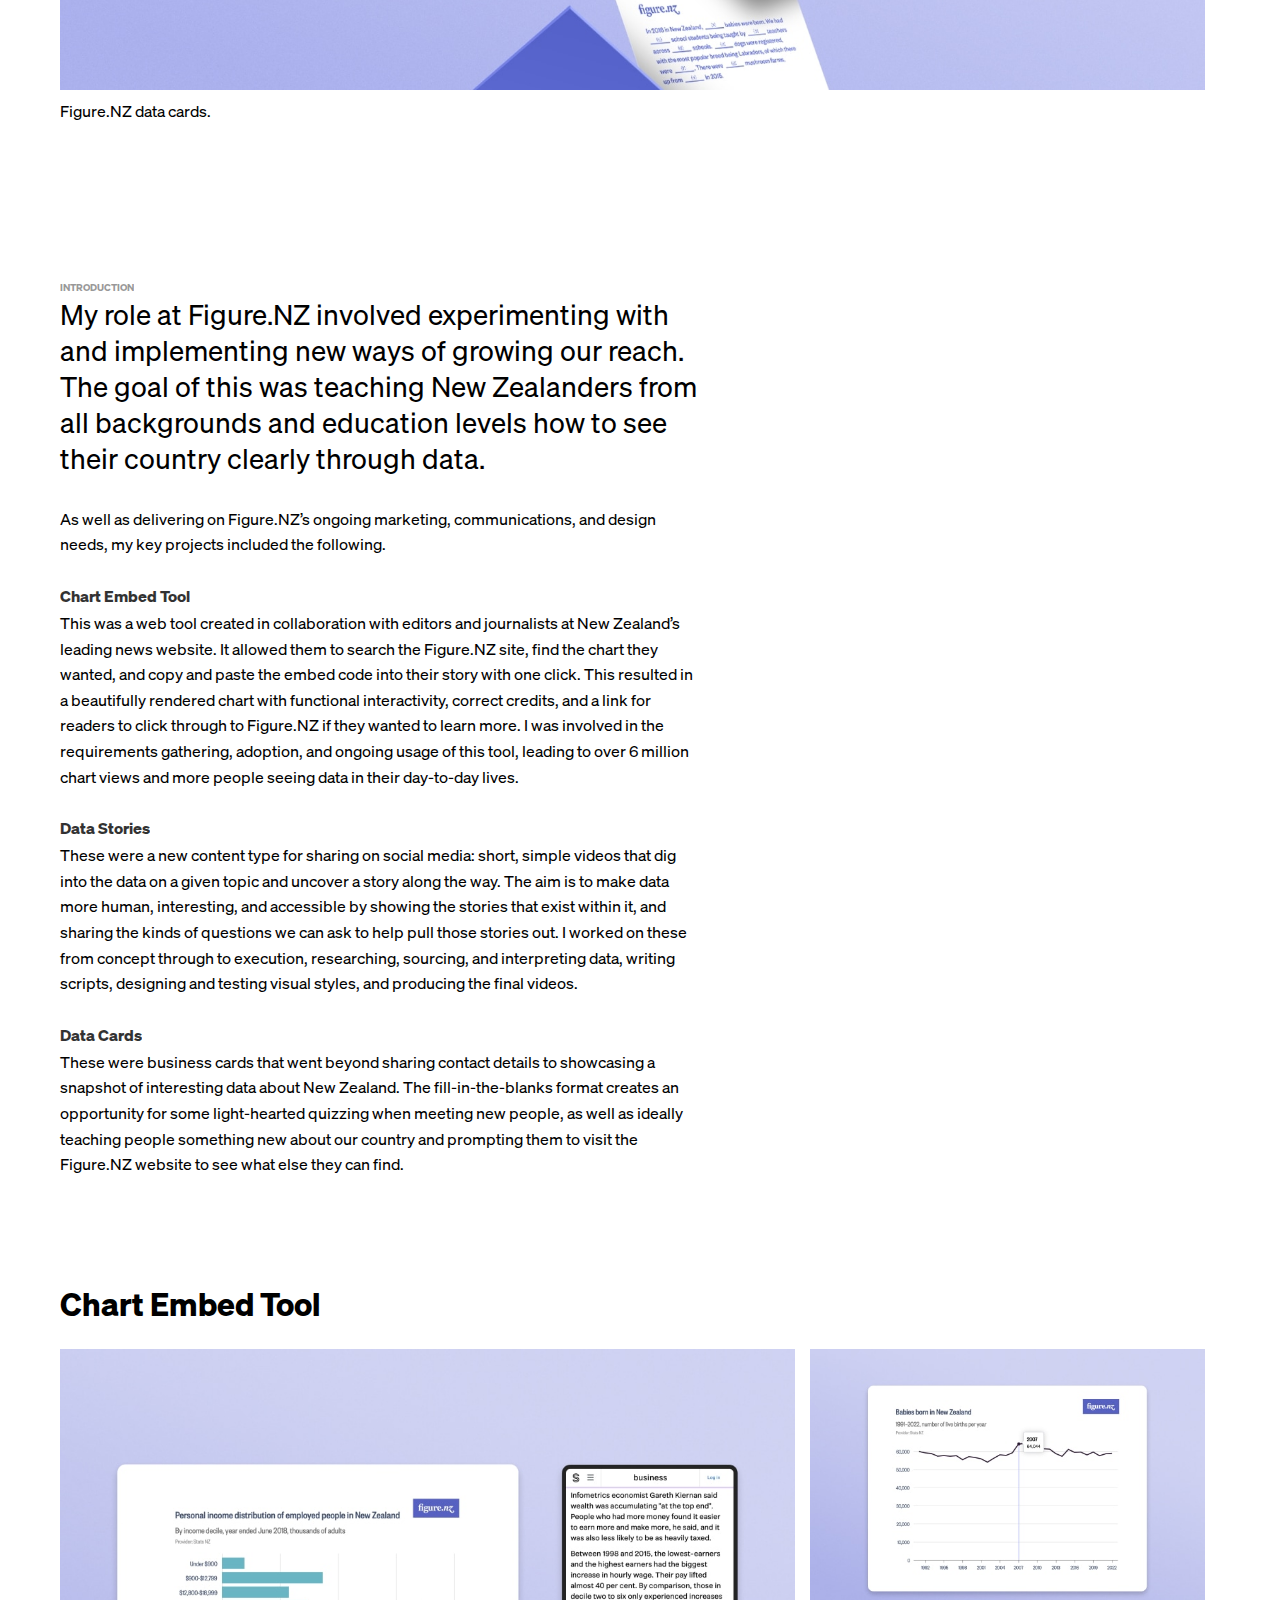
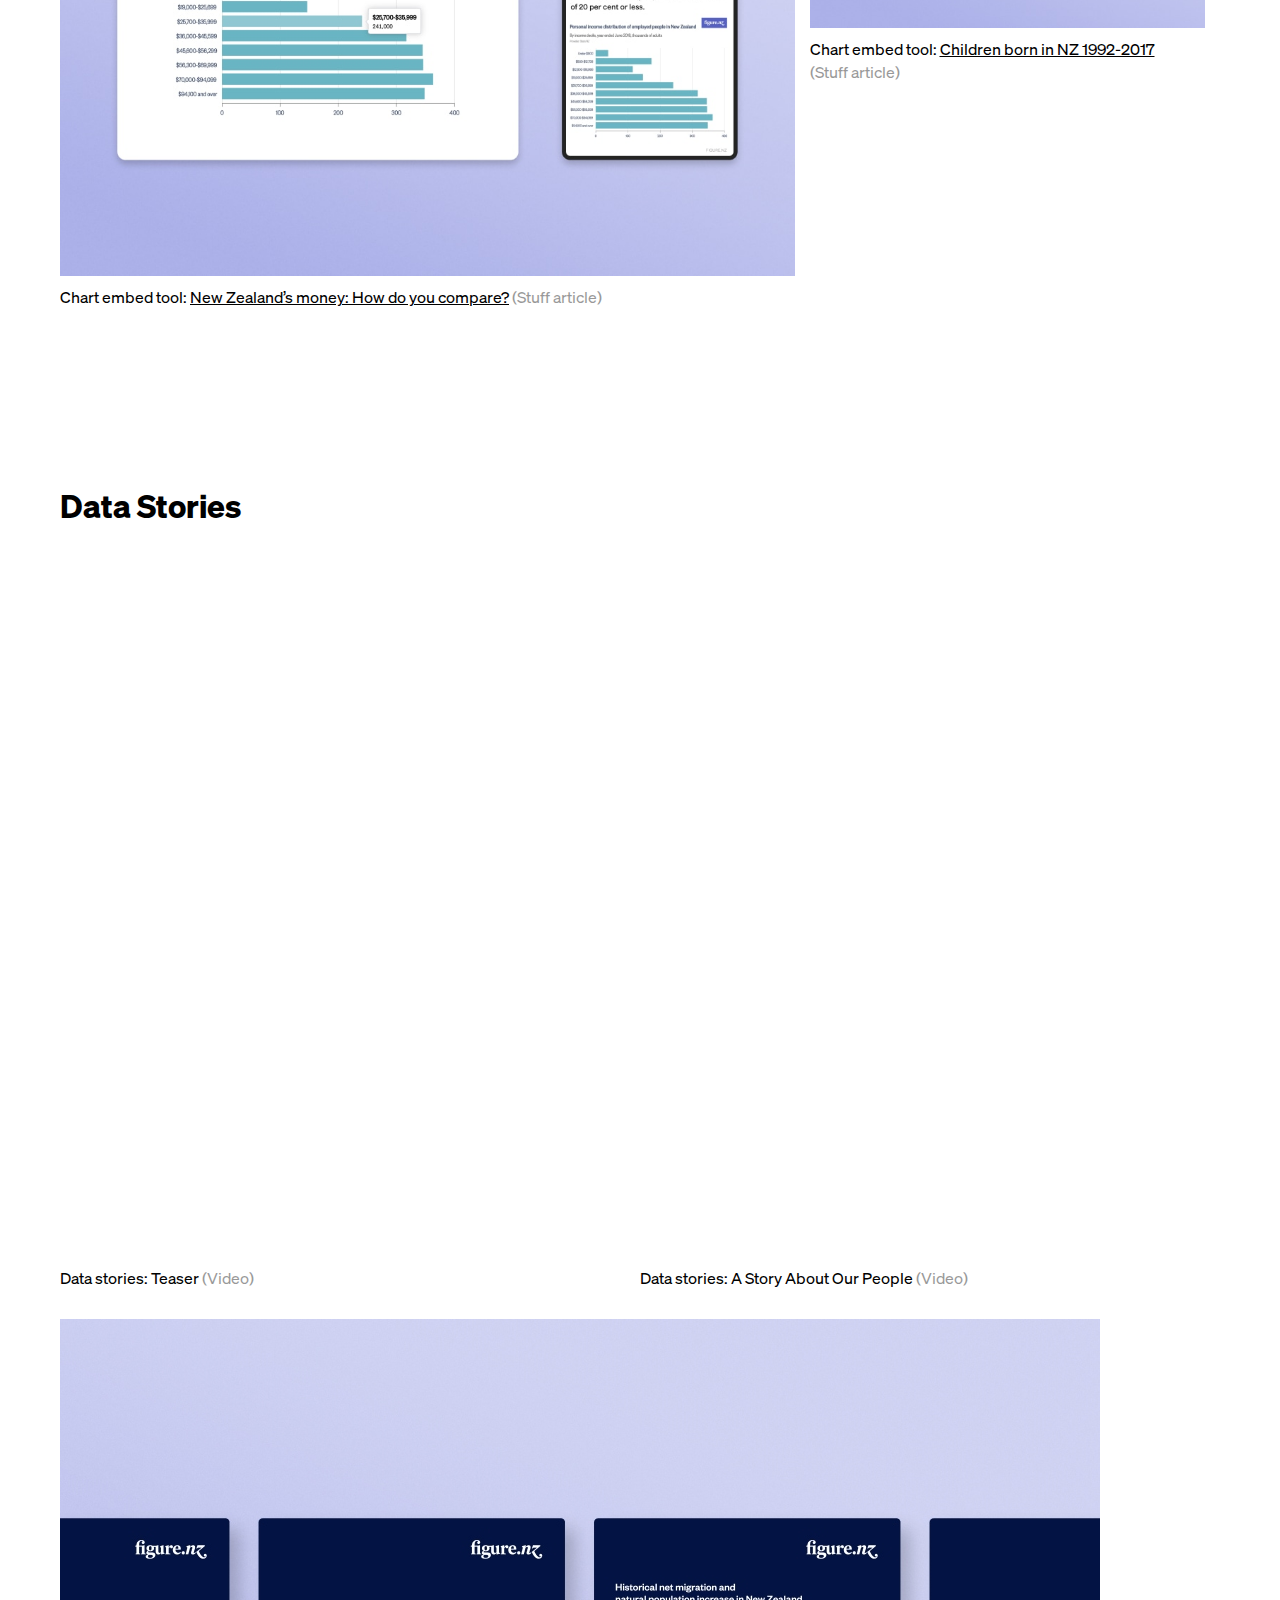
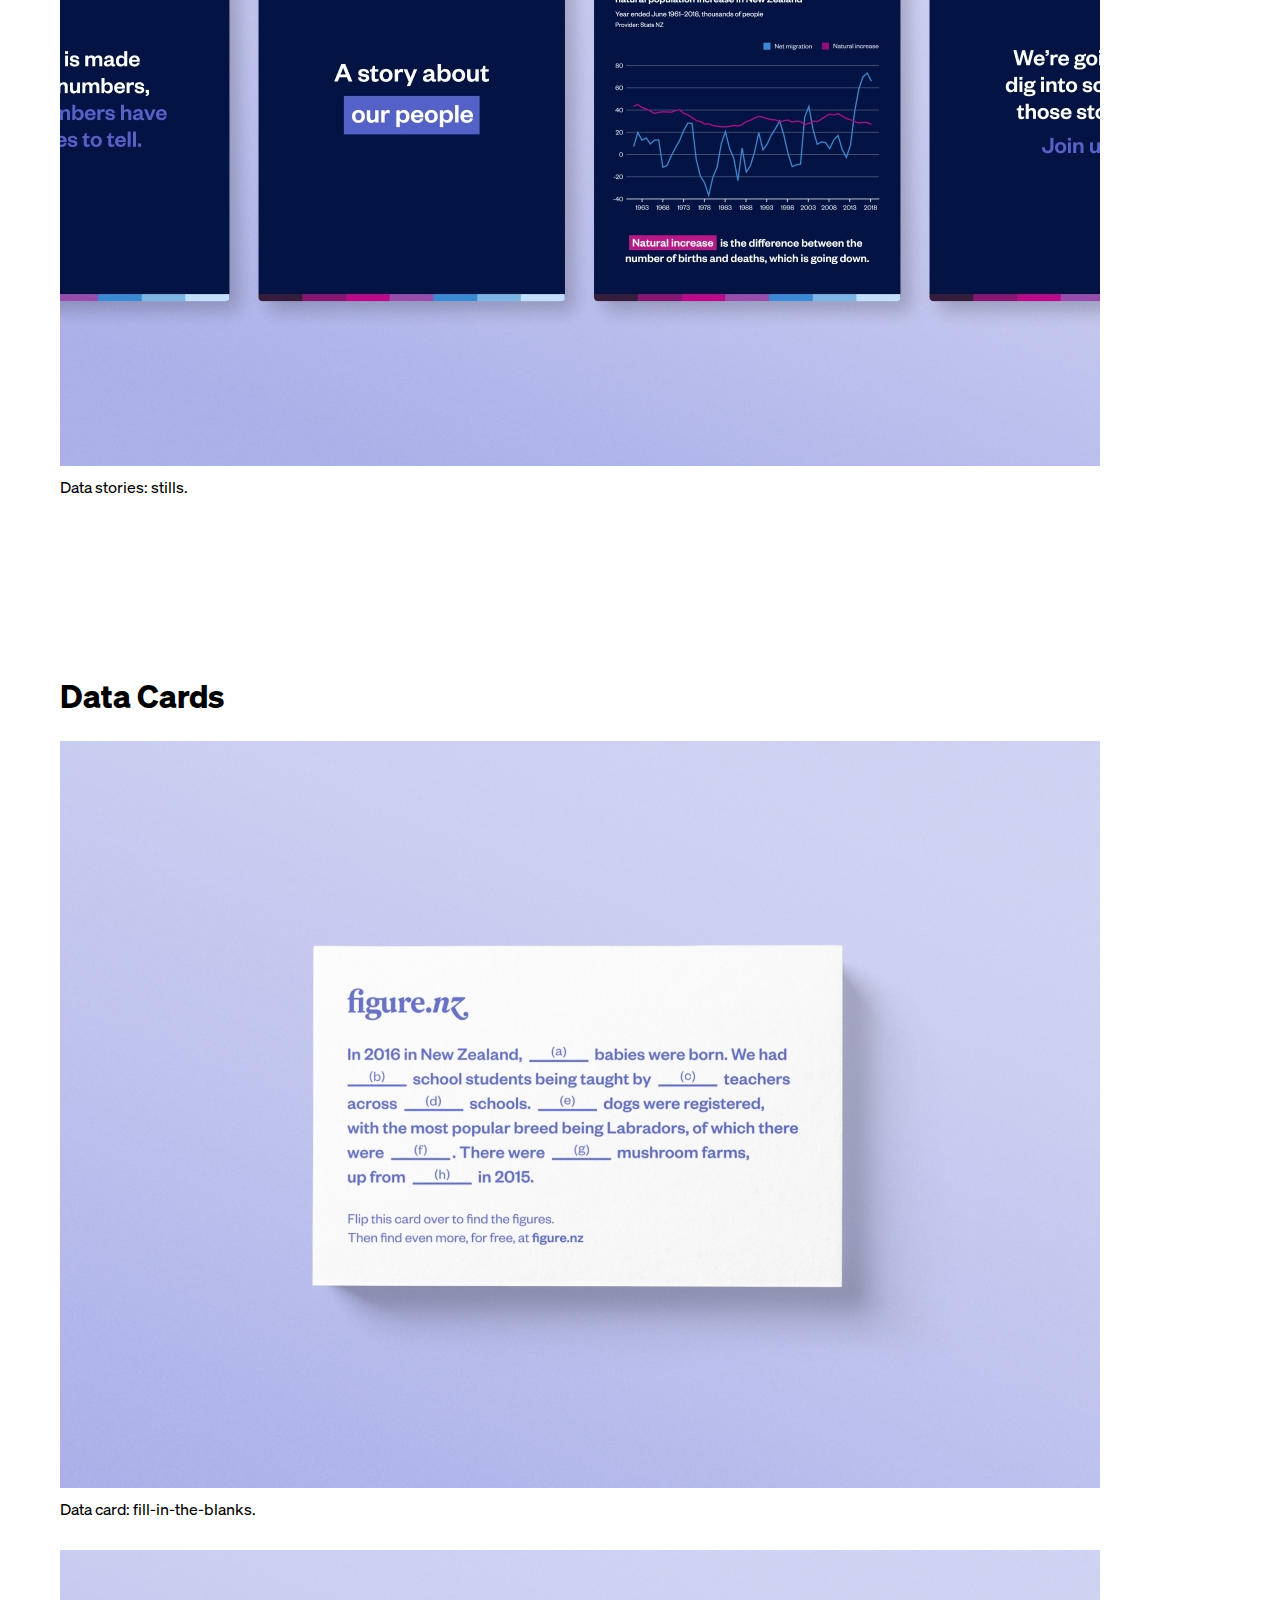
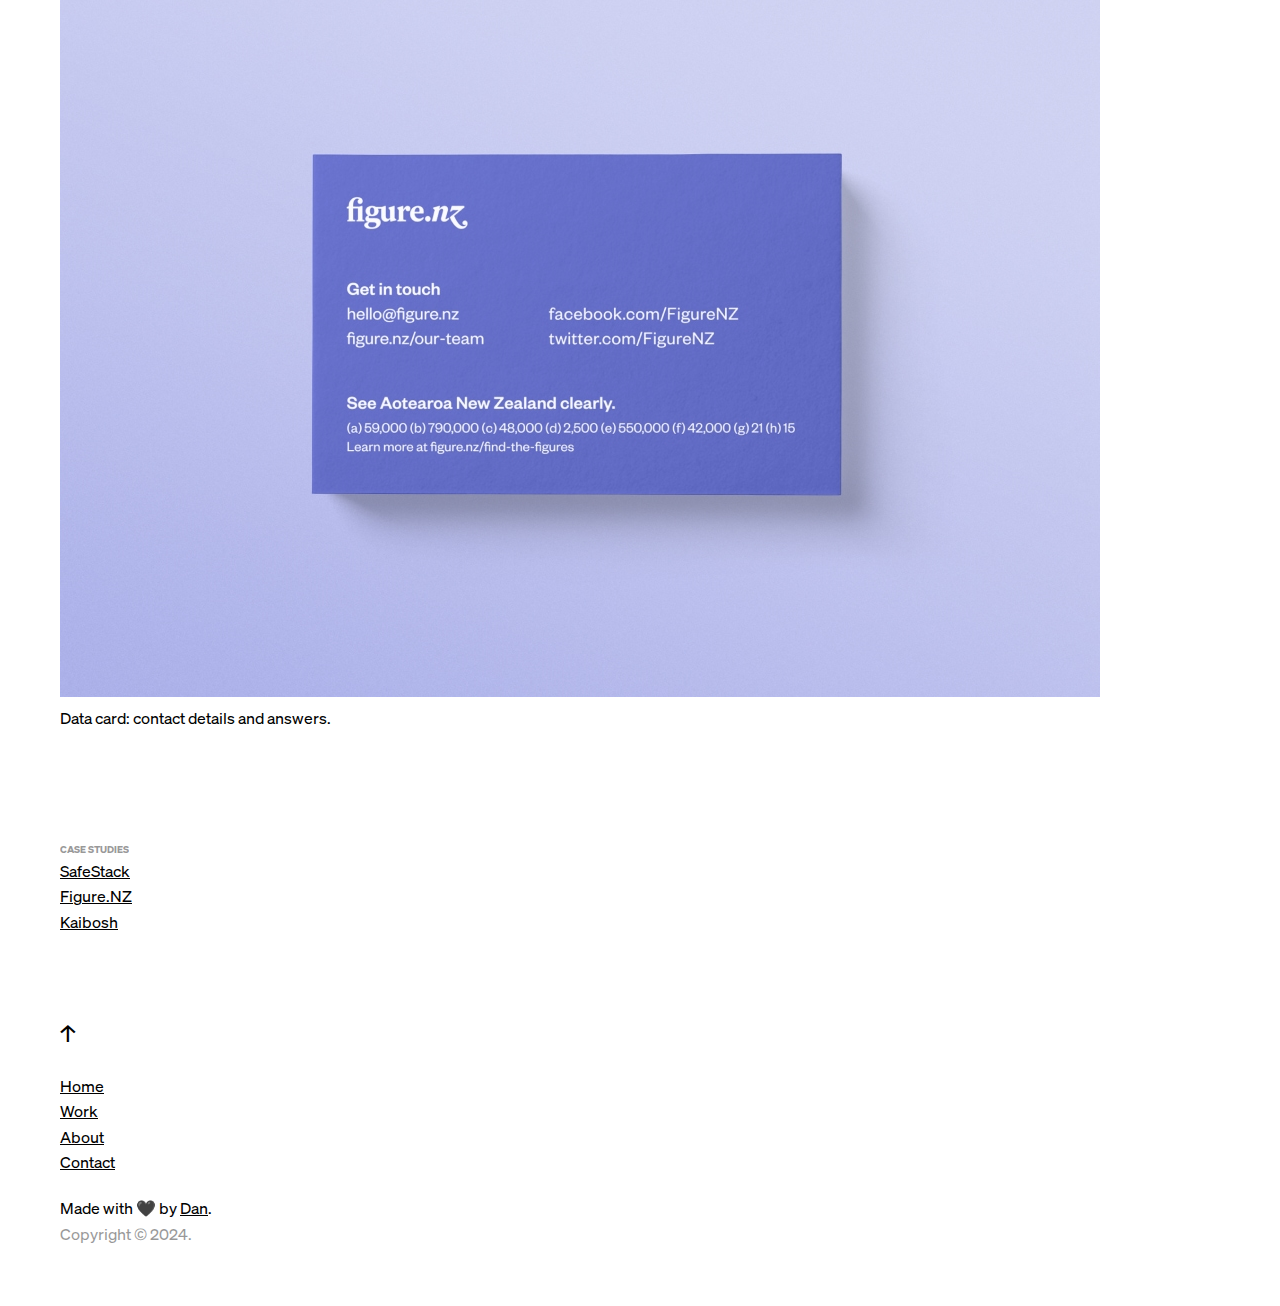
==== commit d38db06d: "chore: 2023 -> 2024" ====
--- a/case-studies/figure-nz/index.html
+++ b/case-studies/figure-nz/index.html
@@ -8,7 +8,7 @@
 
 		<meta name="description" content="Helping New Zealanders see their country clearly through data." />
 		<meta name="author" content="Anoushka Isaac" />
-		<meta name="copyright" content="Copyright Anoushka Isaac, 2023" />
+		<meta name="copyright" content="Copyright Anoushka Isaac, 2024" />
 
 		<meta name="viewport" content="width=device-width, initial-scale=1, shrink-to-fit=no" />
 
@@ -215,7 +215,7 @@
 				</ul>
 				<p>
 					Made with 🖤 by <a href="https://dan.newman.is">Dan</a>. <br />
-					<span class="opacity">Copyright &copy; 2023.</span>
+					<span class="opacity">Copyright &copy; 2024.</span>
 				</p>
 			</footer>
 		</div>
--- a/files/css/styles.css
+++ b/files/css/styles.css
@@ -454,7 +454,7 @@
 }
 
 .home header {
-	max-width: 1040px;
+	max-width: 1240px;
 	padding-top: 100px;
 }
 
@@ -660,7 +660,9 @@
    Modify as content requires.
    ========================================================================== */
 @media only screen and (max-width: 1680px) {
-	.home header,
+	.home header {
+		max-width: 1040px;
+	}
 	.work header {
 		max-width: 920px;
 	}
@@ -683,6 +685,9 @@
 	}
 }
 @media only screen and (max-width: 1380px) {
+	.home header {
+		max-width: 840px;
+	}
 	.anchor {
 		float: right;
 		margin-left: 8%;
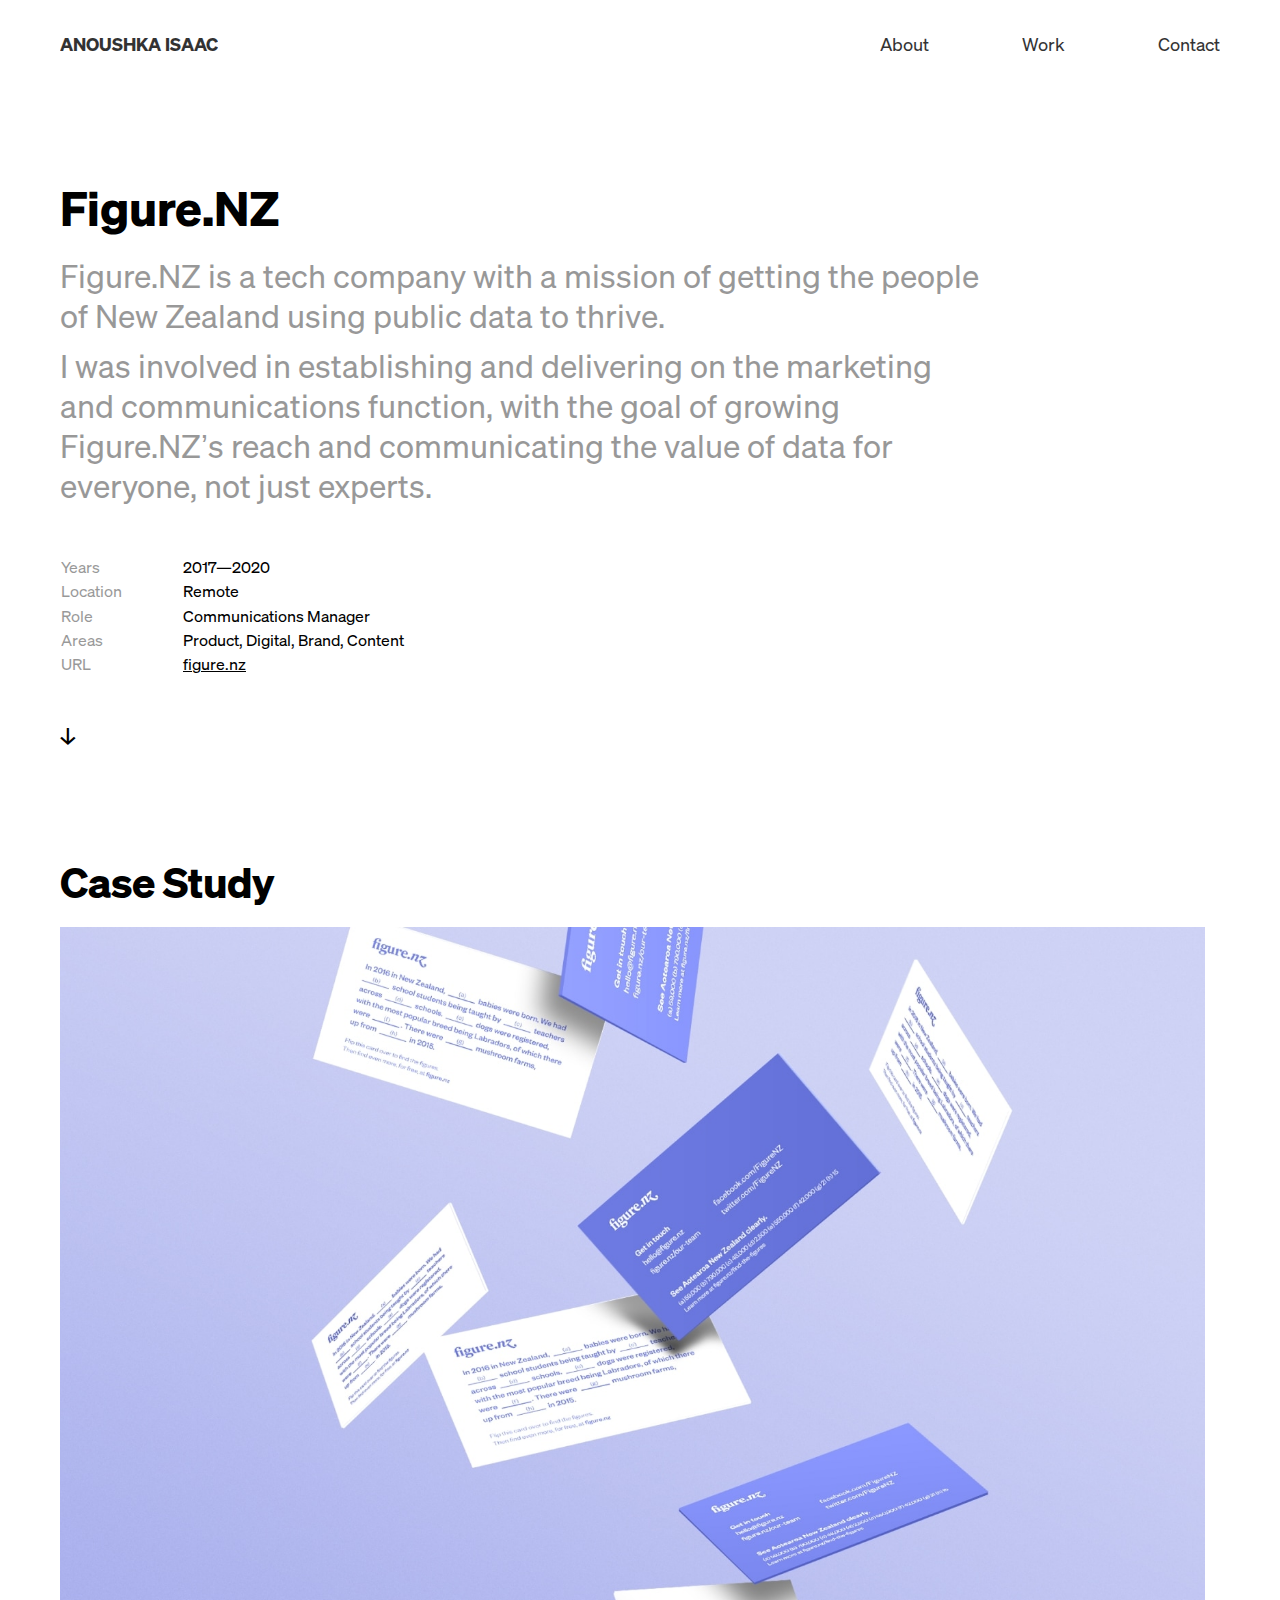
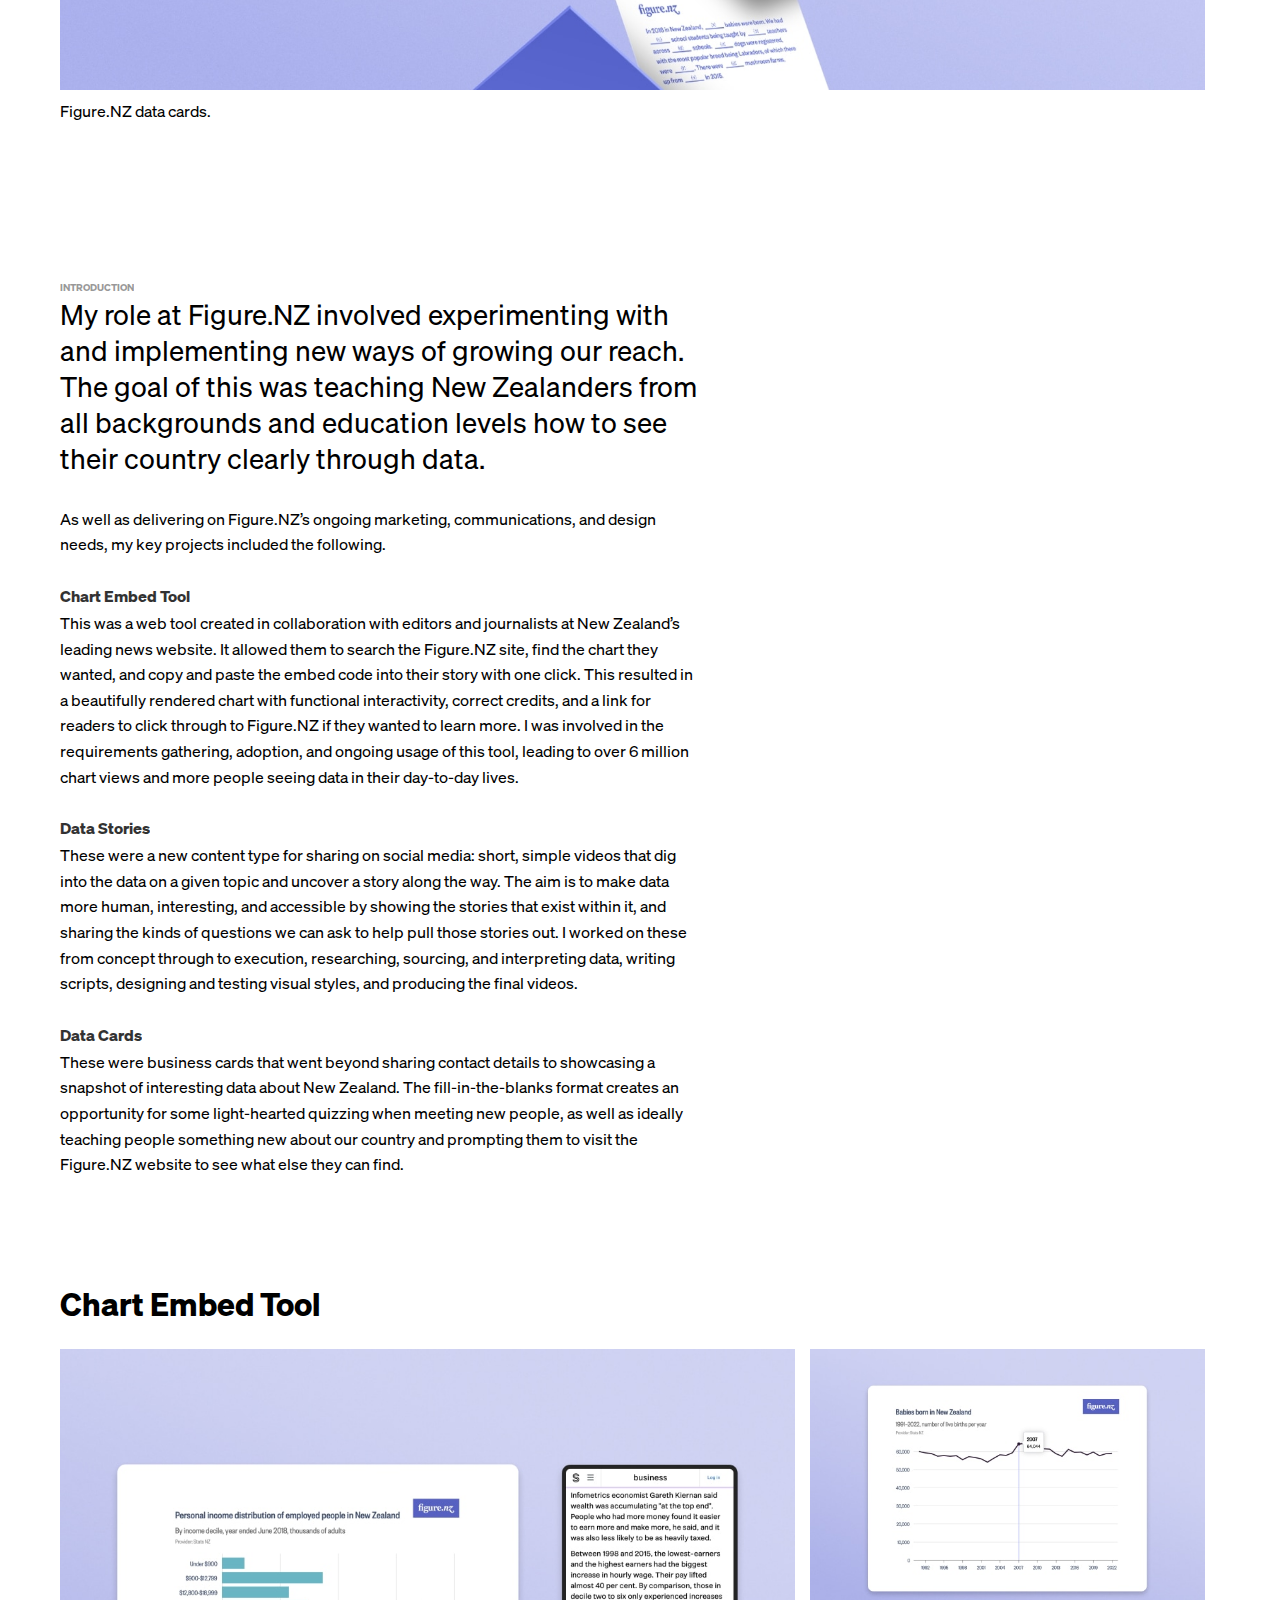
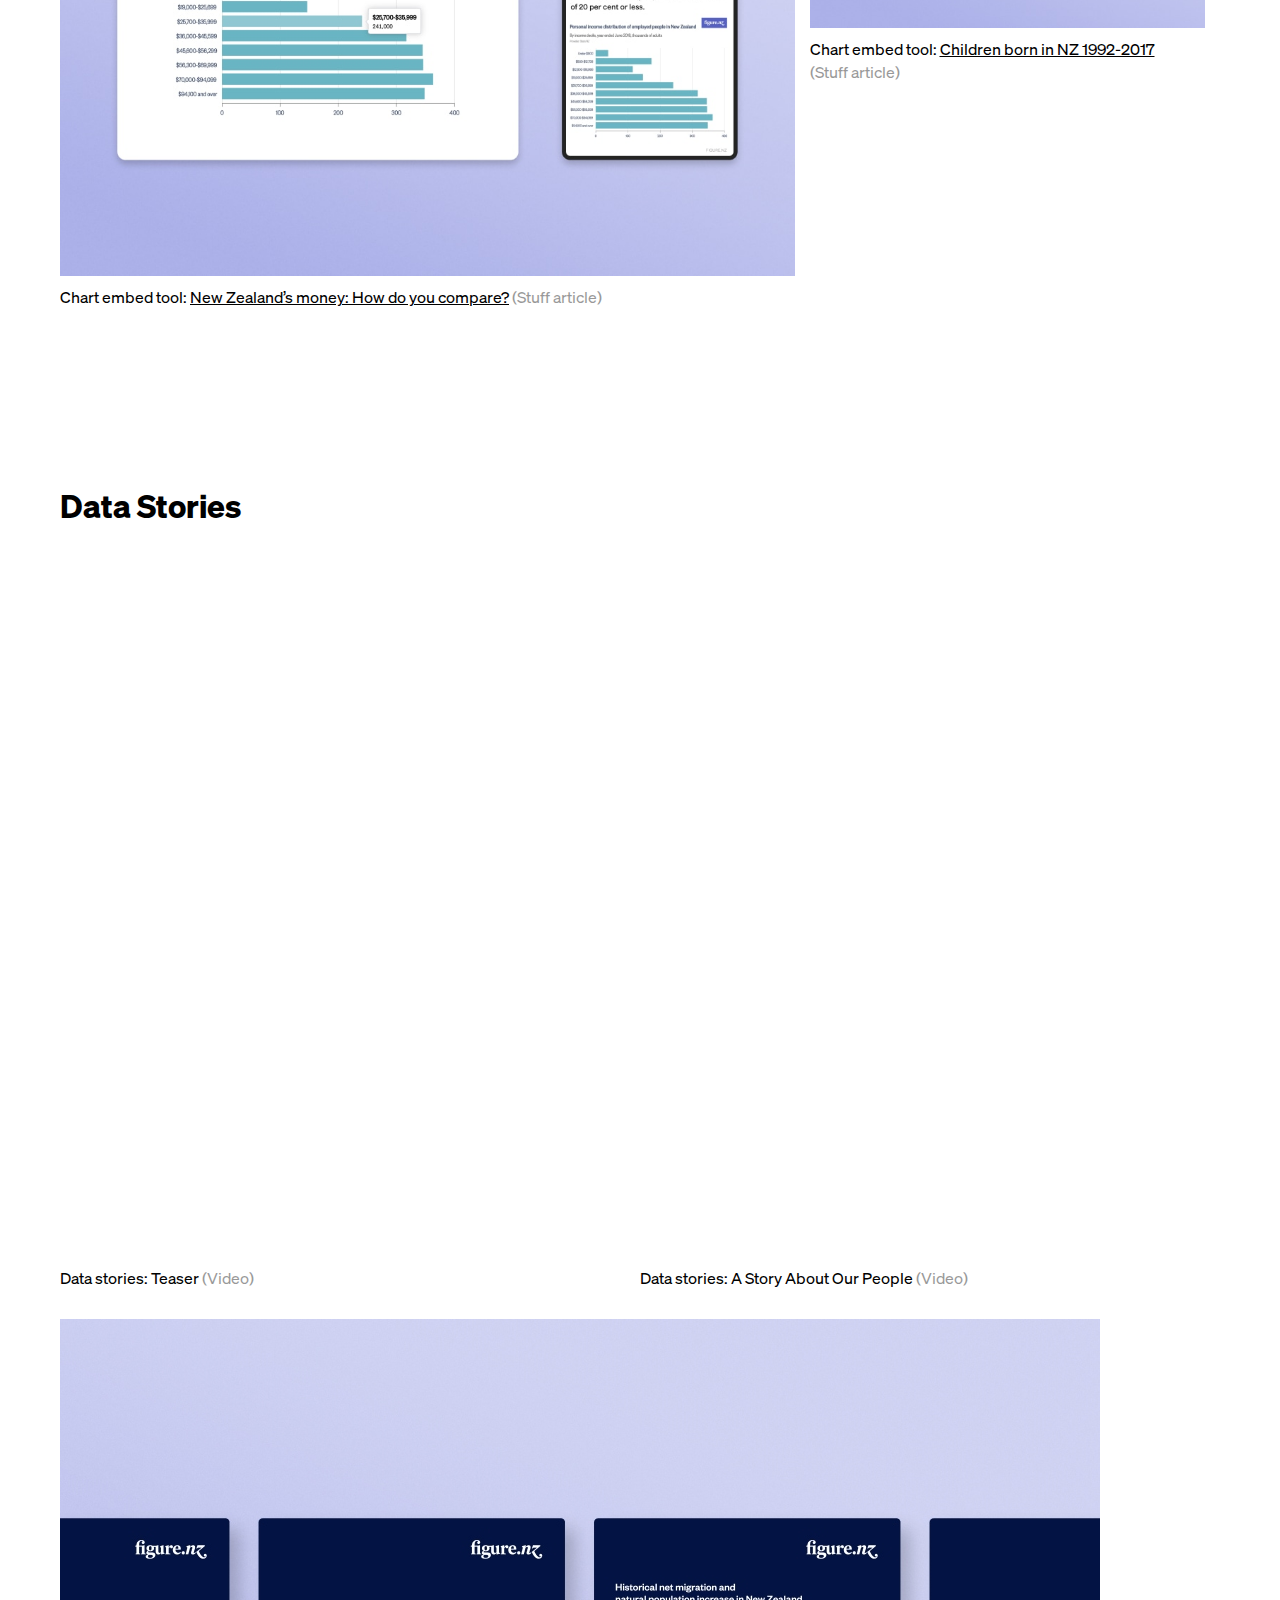
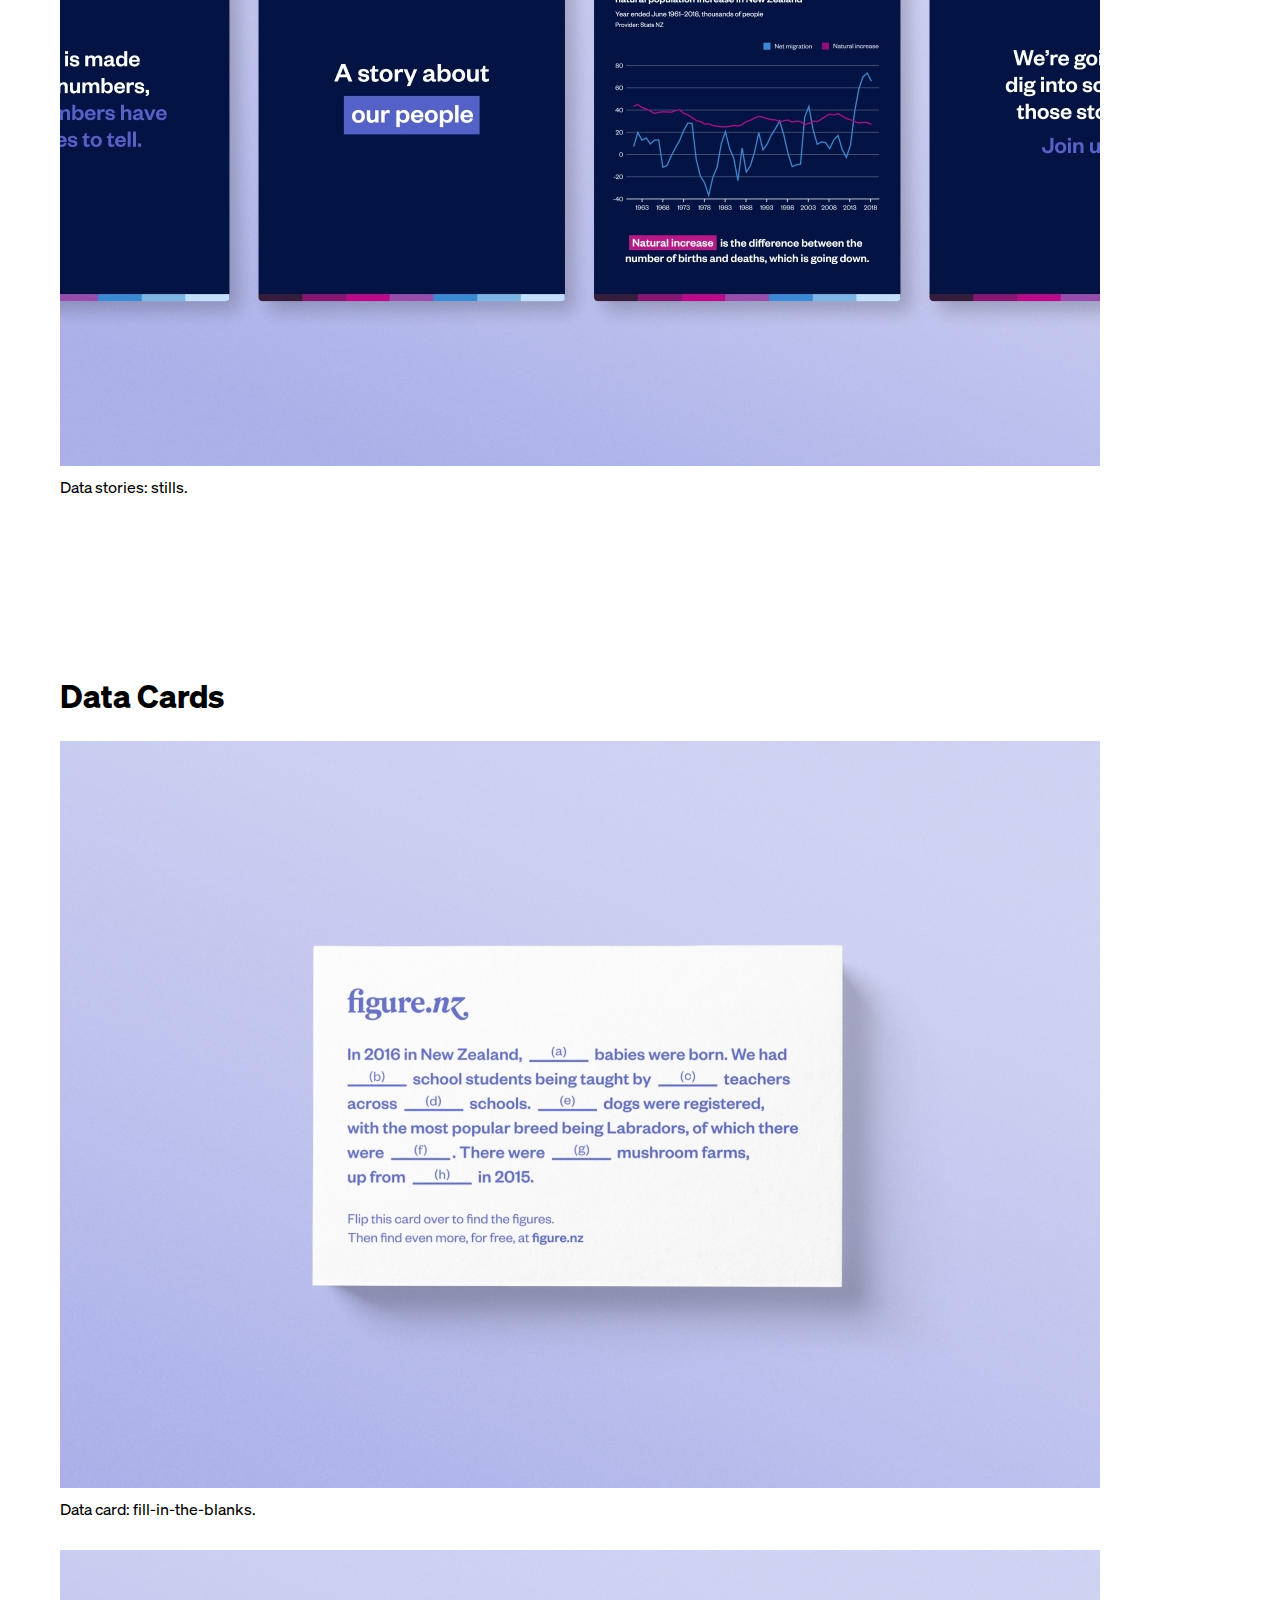
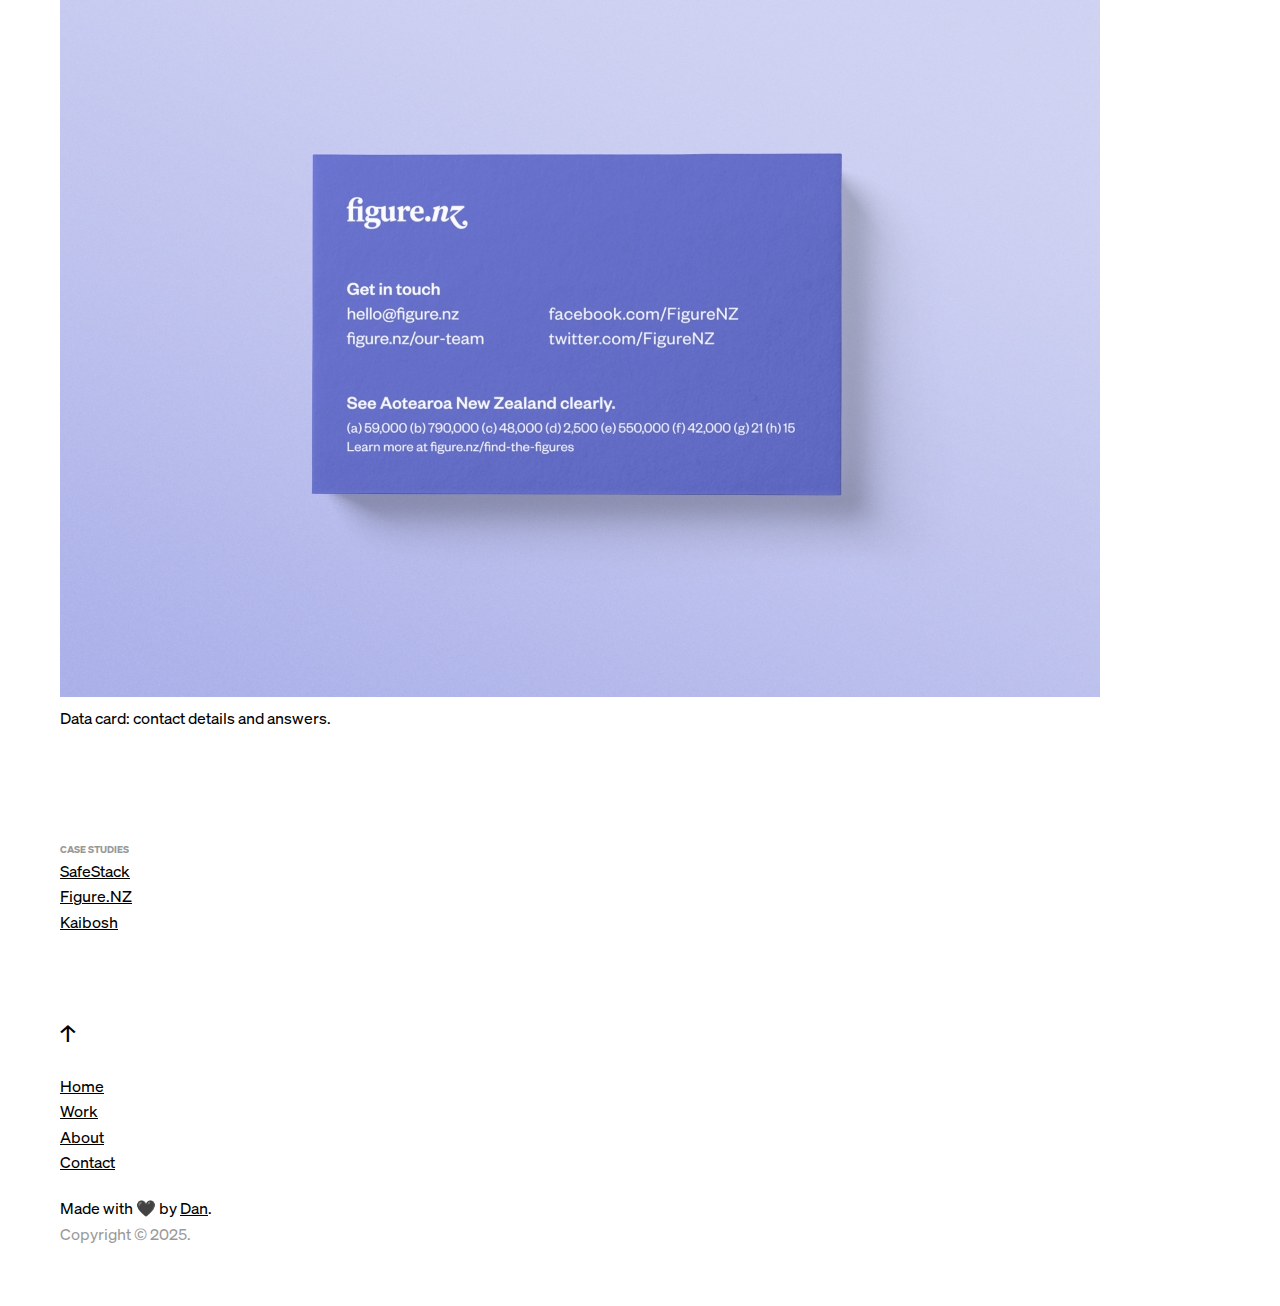
==== commit 0791b7d4: "chore: 2025" ====
--- a/case-studies/figure-nz/index.html
+++ b/case-studies/figure-nz/index.html
@@ -8,7 +8,7 @@
 
 		<meta name="description" content="Helping New Zealanders see their country clearly through data." />
 		<meta name="author" content="Anoushka Isaac" />
-		<meta name="copyright" content="Copyright Anoushka Isaac, 2024" />
+		<meta name="copyright" content="Copyright Anoushka Isaac, 2025" />
 
 		<meta name="viewport" content="width=device-width, initial-scale=1, shrink-to-fit=no" />
 
@@ -53,6 +53,35 @@
 					<li><a class="anchor" href="/#work">Work</a></li>
 					<li><a class="anchor" href="/#about">About</a></li>
 				</ul>
+				<div class="mobile menu">
+					<ul id="menu" class="hide">
+						<li><a href="/#about">About</a></li>
+						<li><a href="/#work">Work</a></li>
+						<li><a href="mailto:anoushkaisaac@gmail.com">Contact</a></li>
+						<br />
+						<li class="opacity">Case Studies</li>
+						<li><a href="/case-studies/safestack/">SafeStack</a></li>
+						<li><a href="/case-studies/figure-nz/">Figure.NZ</a></li>
+						<li><a href="/case-studies/kaibosh/">Kaibosh</a></li>
+						<br />
+						<li><a href="https://www.linkedin.com/in/anoushkaisaac/">LinkedIn</a></li>
+					</ul>
+					<a href="javascript:void(0);" onclick="mobileMenu()">
+						<i class="icon">
+							<svg width="15" height="12" fill="none" xmlns="http://www.w3.org/2000/svg"><path d="M.75.75h14M.75 10.75h14M.75 5.75h14" stroke="#000" stroke-linejoin="round" /></svg
+						></i>
+					</a>
+					<script>
+						function mobileMenu() {
+							var x = document.getElementById("menu");
+							if (x.style.display === "block") {
+								x.style.display = "none";
+							} else {
+								x.style.display = "block";
+							}
+						}
+					</script>
+				</div>
 			</nav>
 
 			<header>
@@ -215,7 +244,7 @@
 				</ul>
 				<p>
 					Made with 🖤 by <a href="https://dan.newman.is">Dan</a>. <br />
-					<span class="opacity">Copyright &copy; 2024.</span>
+					<span class="opacity">Copyright &copy; 2025.</span>
 				</p>
 			</footer>
 		</div>
--- a/files/css/styles.css
+++ b/files/css/styles.css
@@ -624,6 +624,12 @@
 	opacity: 0.8;
 }
 
+hr.massive {
+	margin: 0px 10px 80px 0;
+	border-top: 1px solid #dddddd;
+	opacity: 0.8;
+}
+
 .opacity {
 	opacity: 0.4;
 }
@@ -643,6 +649,14 @@
 
 .desktop {
 	display: inline;
+}
+
+.hide {
+	display: none;
+}
+
+.menu {
+	display: none;
 }
 
 ul.small {
@@ -692,8 +706,12 @@
 		float: right;
 		margin-left: 8%;
 	}
-	.desktop {
+	.desktop,
+	.menu {
 		display: none;
+	}
+	.hide {
+		display: inline;
 	}
 }
 @media only screen and (max-width: 900px) {
@@ -715,6 +733,31 @@
 	nav a {
 		opacity: 1;
 	}
+	/* Mobile Menu */
+	.menu .hide {
+		display: none;
+	}
+	.menu {
+		display: inline;
+	}
+	.mobile ul {
+		overflow: hidden;
+		position: relative;
+		margin-top: 20px;
+		padding: 20px 0px 30px 0;
+		border-top: 1px solid #dddddd;
+	}
+	.mobile a {
+		display: block;
+		line-height: 1.6em;
+	}
+	.mobile a i.icon {
+		display: block;
+		position: absolute;
+		right: 20px;
+		top: 24px;
+	}
+	/* -- */
 	.home header {
 		padding-top: 40px;
 	}
@@ -799,6 +842,14 @@
 	}
 	.desktop {
 		display: none;
+	}
+	.hide {
+		display: inline;
+	}
+	hr.massive {
+		margin-bottom: 40px;
+		margin-right: 0px;
+		max-width: 615px;
 	}
 	table {
 		padding-top: 40px;
